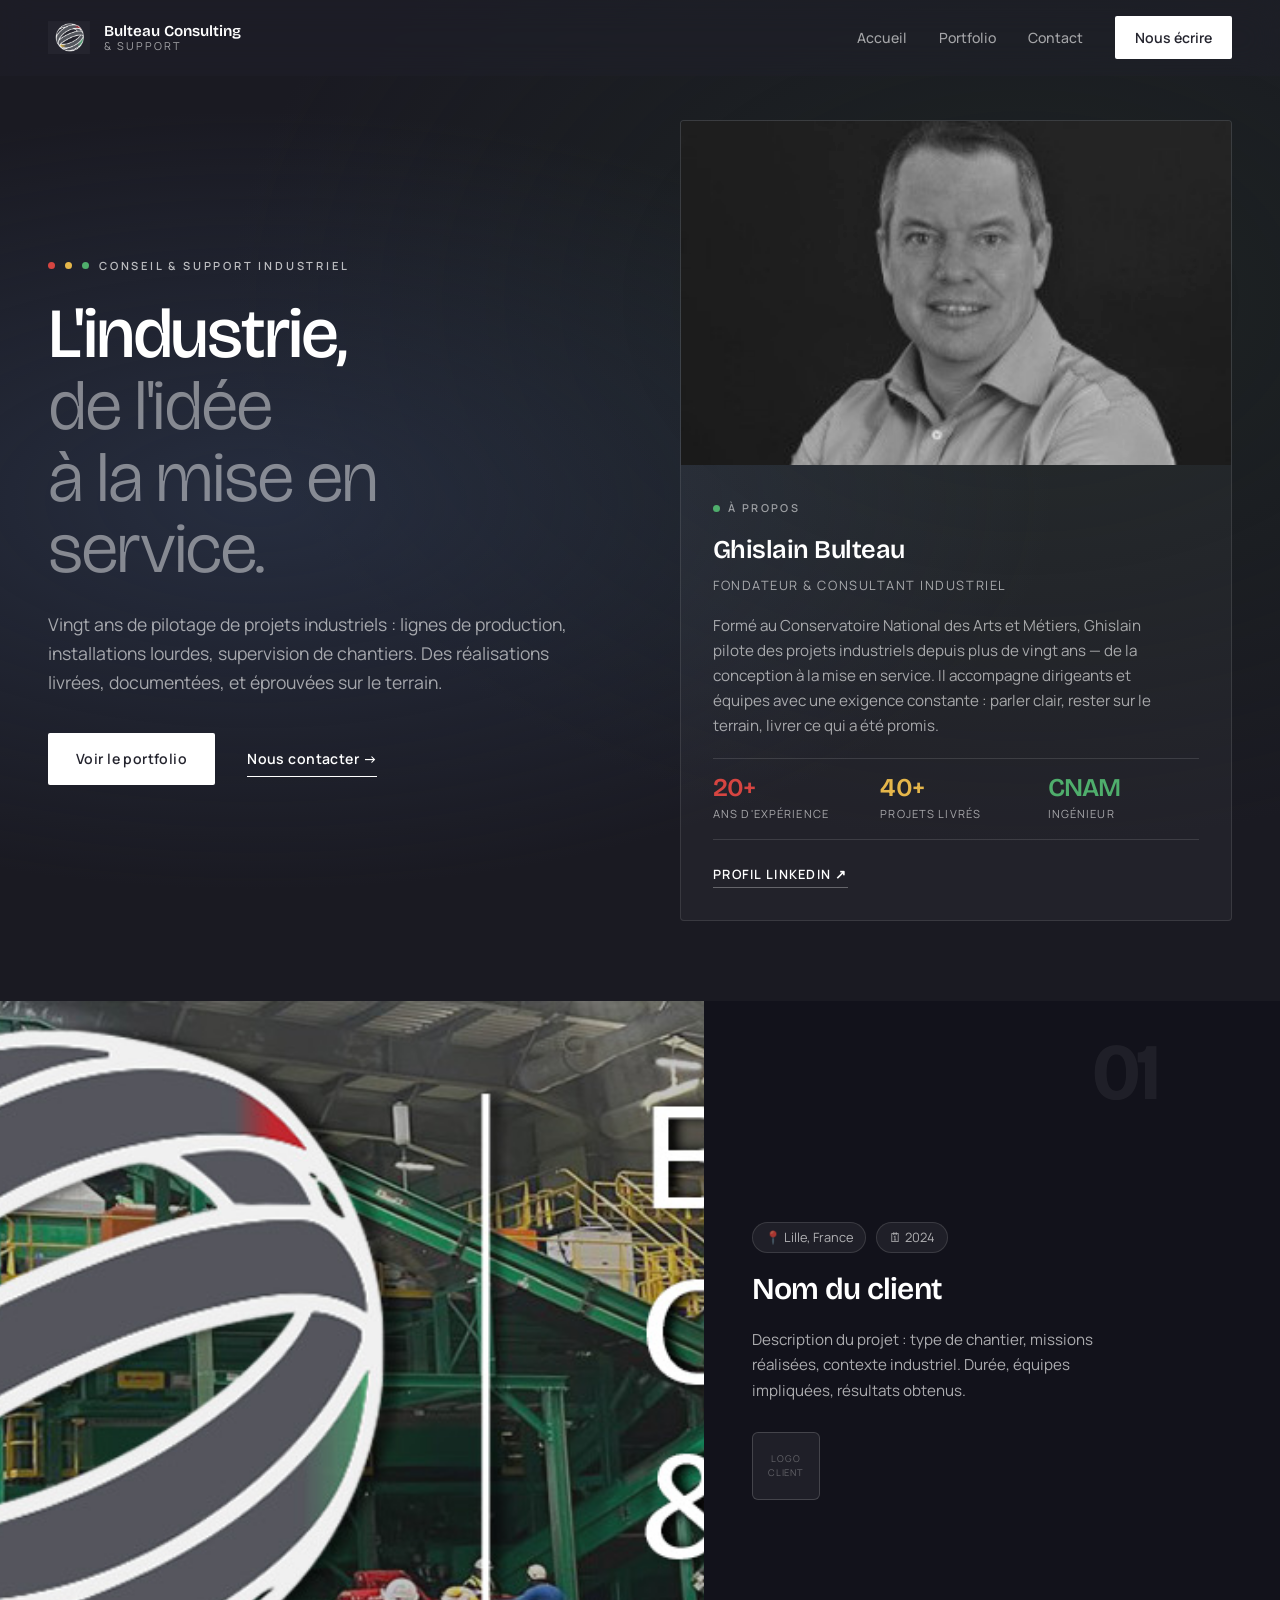
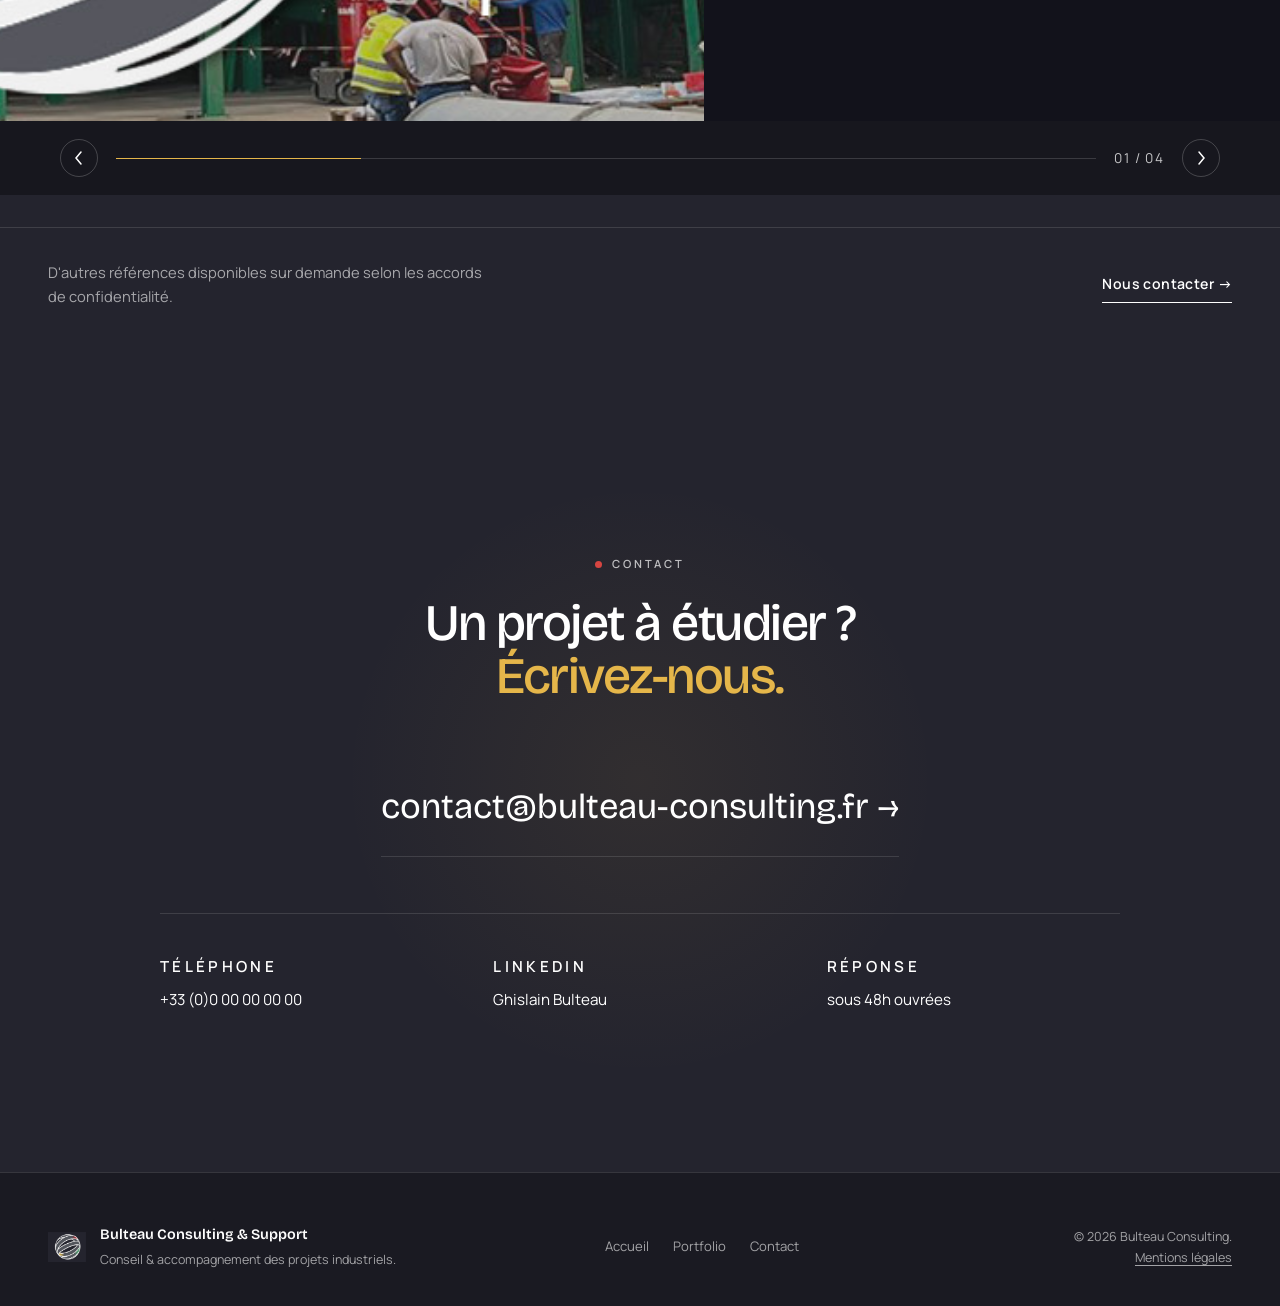
==== index.html @ d1f3a662 "maj" ====
<!DOCTYPE html>
<html lang="fr">
<head>
  <meta charset="UTF-8" />
  <meta name="viewport" content="width=device-width, initial-scale=1.0" />
  <title>Bulteau Consulting &amp; Support — Expertise industrielle</title>
  <meta name="description" content="Bulteau Consulting &amp; Support accompagne les projets de développement industriel." />
  <link rel="icon" type="image/png" href="assets/logo.png" />
  <link rel="preconnect" href="https://fonts.googleapis.com" />
  <link rel="preconnect" href="https://fonts.gstatic.com" crossorigin />
  <link href="https://fonts.googleapis.com/css2?family=Bricolage+Grotesque:opsz,wght@12..96,300..800&family=Manrope:wght@300;400;500;600;700&display=swap" rel="stylesheet" />
  <link rel="stylesheet" href="styles.css" />
</head>
<body>

  <header class="site-header" id="siteHeader">
    <div class="nav-wrap">
      <a href="#hero" class="brand">
        <img src="assets/logo.png" alt="Bulteau Consulting" class="brand-logo" />
        <span class="brand-text">
          <span class="brand-main">Bulteau Consulting</span>
          <span class="brand-sub">&amp; Support</span>
        </span>
      </a>
      <nav class="site-nav">
        <a href="#hero">Accueil</a>
        <a href="#portfolio">Portfolio</a>
        <a href="#contact">Contact</a>
        <a href="mailto:contact@bulteau-consulting.fr" class="nav-cta">Nous écrire</a>
      </nav>
      <button class="nav-toggle" id="navToggle" aria-label="Menu" aria-expanded="false">
        <span></span><span></span><span></span>
      </button>
    </div>
  </header>

  <!-- HERO -->
  <section class="hero" id="hero">
    <div class="hero-bg"></div>
    <div class="hero-inner">
      <div class="hero-left reveal">
        <p class="eyebrow light">
          <span class="dot red"></span>
          <span class="dot yellow"></span>
          <span class="dot green"></span>
          Conseil &amp; Support Industriel
        </p>
        <h1 class="display">
          L'industrie,<br />
          <em>de l'idée<br />à la mise en service.</em>
        </h1>
        <p class="lead">
          Vingt ans de pilotage de projets industriels : lignes de production,
          installations lourdes, supervision de chantiers. Des réalisations
          livrées, documentées, et éprouvées sur le terrain.
        </p>
        <div class="cta-row">
          <a href="#portfolio" class="btn btn-primary">Voir le portfolio</a>
          <a href="#contact" class="btn btn-ghost light">Nous contacter →</a>
        </div>
      </div>

      <div class="hero-right reveal">
        <div class="about-card">
          <div class="about-photo">
            <img src="assets/ghislain.jpg" alt="Ghislain Bulteau" />
          </div>
          <div class="about-body">
            <p class="about-eyebrow"><span class="dot green"></span> À propos</p>
            <h2 class="about-name">Ghislain Bulteau</h2>
            <p class="about-role">Fondateur &amp; Consultant industriel</p>
            <p class="about-bio">
              Formé au Conservatoire National des Arts et Métiers, Ghislain
              pilote des projets industriels depuis plus de vingt ans — de la
              conception à la mise en service. Il accompagne dirigeants et
              équipes avec une exigence constante : parler clair, rester sur
              le terrain, livrer ce qui a été promis.
            </p>
            <div class="about-facts">
              <div class="fact">
                <span class="fact-num red">20+</span>
                <span class="fact-label">ans d'expérience</span>
              </div>
              <div class="fact">
                <span class="fact-num yellow">40+</span>
                <span class="fact-label">projets livrés</span>
              </div>
              <div class="fact">
                <span class="fact-num green">CNAM</span>
                <span class="fact-label">ingénieur</span>
              </div>
            </div>
            <a href="https://www.linkedin.com/in/ghislain-bulteau/" target="_blank" rel="noopener" class="about-linkedin">
              Profil LinkedIn ↗
            </a>
          </div>
        </div>
      </div>
    </div>
  </section>

  <!-- PORTFOLIO -->
  <section class="portfolio" id="portfolio">
    <div class="slider-wrap">
      <div class="slider" id="slider">

        <!-- Chantier 01 -->
        <div class="slide active">
          <div class="slide-left">
            <div class="slide-bg" style="background-image:url('assets/hero-industrial.jpg')"></div>
          </div>
          <div class="slide-right">
            <div class="slide-right-overlay"></div>
            <div class="slide-content">
              <span class="slide-num">01</span>
              <div class="slide-tags">
                <span class="slide-tag">📍 Lille, France</span>
                <span class="slide-tag">🗓 2024</span>
              </div>
              <h3 class="slide-client">Nom du client</h3>
              <p class="slide-desc">
                Description du projet : type de chantier, missions réalisées,
                contexte industriel. Durée, équipes impliquées, résultats obtenus.
              </p>
              <div class="slide-logo">
                <span class="slide-logo-ph">LOGO<br>CLIENT</span>
              </div>
            </div>
          </div>
        </div>

        <!-- Chantier 02 -->
        <div class="slide">
          <div class="slide-left">
            <div class="slide-bg" style="background-image:url('assets/chantier1.jpg')"></div>
          </div>
          <div class="slide-right">
            <div class="slide-right-overlay"></div>
            <div class="slide-content">
              <span class="slide-num">02</span>
              <div class="slide-tags">
                <span class="slide-tag">📍 Lyon, France</span>
                <span class="slide-tag">🗓 2023</span>
              </div>
              <h3 class="slide-client">Nom du client</h3>
              <p class="slide-desc">
                Description du projet : type de chantier, missions réalisées,
                contexte industriel. Durée, équipes impliquées, résultats obtenus.
              </p>
              <div class="slide-logo">
                <span class="slide-logo-ph">LOGO<br>CLIENT</span>
              </div>
            </div>
          </div>
        </div>

        <!-- Chantier 03 -->
        <div class="slide">
          <div class="slide-left">
            <div class="slide-bg" style="background-image:url('assets/chantier2.jpg')"></div>
          </div>
          <div class="slide-right">
            <div class="slide-right-overlay"></div>
            <div class="slide-content">
              <span class="slide-num">03</span>
              <div class="slide-tags">
                <span class="slide-tag">📍 Nantes, France</span>
                <span class="slide-tag">🗓 2023</span>
              </div>
              <h3 class="slide-client">Nom du client</h3>
              <p class="slide-desc">
                Description du projet : type de chantier, missions réalisées,
                contexte industriel. Durée, équipes impliquées, résultats obtenus.
              </p>
              <div class="slide-logo">
                <span class="slide-logo-ph">LOGO<br>CLIENT</span>
              </div>
            </div>
          </div>
        </div>

        <!-- Chantier 04 -->
        <div class="slide">
          <div class="slide-left">
            <div class="slide-bg" style="background-image:url('assets/usine3.jpg')"></div>
          </div>
          <div class="slide-right">
            <div class="slide-right-overlay"></div>
            <div class="slide-content">
              <span class="slide-num">04</span>
              <div class="slide-tags">
                <span class="slide-tag">📍 Paris, France</span>
                <span class="slide-tag">🗓 2022</span>
              </div>
              <h3 class="slide-client">Nom du client</h3>
              <p class="slide-desc">
                Description du projet : type de chantier, missions réalisées,
                contexte industriel. Durée, équipes impliquées, résultats obtenus.
              </p>
              <div class="slide-logo">
                <span class="slide-logo-ph">LOGO<br>CLIENT</span>
              </div>
            </div>
          </div>
        </div>

      </div>

      <div class="slider-controls">
        <button class="ctrl-btn" id="prevSlide" aria-label="Précédent">
          <svg width="18" height="18" viewBox="0 0 18 18" fill="none"><path d="M11 3L6 9L11 15" stroke="currentColor" stroke-width="1.5" stroke-linecap="round"/></svg>
        </button>
        <div class="ctrl-bar"><div class="ctrl-fill" id="ctrlFill"></div></div>
        <span class="ctrl-count" id="ctrlCount">01 / 04</span>
        <button class="ctrl-btn" id="nextSlide" aria-label="Suivant">
          <svg width="18" height="18" viewBox="0 0 18 18" fill="none"><path d="M7 3L12 9L7 15" stroke="currentColor" stroke-width="1.5" stroke-linecap="round"/></svg>
        </button>
      </div>
    </div>

    <div class="portfolio-foot">
      <p>D'autres références disponibles sur demande selon les accords de confidentialité.</p>
      <a href="#contact" class="btn btn-ghost">Nous contacter →</a>
    </div>
  </section>

  <!-- CONTACT -->
  <section class="contact" id="contact">
    <div class="contact-inner reveal">
      <p class="eyebrow light"><span class="dot red"></span> Contact</p>
      <h2 class="display">
        Un projet à étudier ?<br />
        <em>Écrivez-nous.</em>
      </h2>
      <a href="mailto:contact@bulteau-consulting.fr" class="contact-mail">
        contact@bulteau-consulting.fr →
      </a>
      <div class="contact-meta">
        <div class="contact-col">
          <span class="contact-label">Téléphone</span>
          <a href="tel:+33000000000">+33 (0)0 00 00 00 00</a>
        </div>
        <div class="contact-col">
          <span class="contact-label">LinkedIn</span>
          <a href="https://www.linkedin.com/in/ghislain-bulteau/" target="_blank" rel="noopener">Ghislain Bulteau</a>
        </div>
        <div class="contact-col">
          <span class="contact-label">Réponse</span>
          <span>sous 48h ouvrées</span>
        </div>
      </div>
    </div>
  </section>

  <!-- FOOTER -->
  <footer class="site-footer">
    <div class="footer-inner">
      <div class="footer-brand">
        <img src="assets/logo.png" alt="" class="footer-logo" />
        <div>
          <p class="footer-name">Bulteau Consulting &amp; Support</p>
          <p class="footer-tag">Conseil &amp; accompagnement des projets industriels.</p>
        </div>
      </div>
      <nav class="footer-nav">
        <a href="#hero">Accueil</a>
        <a href="#portfolio">Portfolio</a>
        <a href="#contact">Contact</a>
      </nav>
      <p class="footer-legal">
        © <span id="year"></span> Bulteau Consulting.<br />
        <a href="#">Mentions légales</a>
      </p>
    </div>
  </footer>

  <script src="script.js"></script>
</body>
</html>
   
 
---- styles.css ----
:root {
  --bg:      #24242E;
  --bg-dark: #1A1A22;
  --white:   #FFFFFF;
  --muted:   rgba(255,255,255,0.6);
  --border:  rgba(255,255,255,0.12);
  --red:     #D64541;
  --yellow:  #E5B64A;
  --green:   #4FAE6C;
  --ease:    cubic-bezier(0.22,1,0.36,1);
  --max:     1320px;
}

*,*::before,*::after { box-sizing:border-box; margin:0; padding:0; }
html { scroll-behavior:smooth; }
body {
  font-family:'Manrope',-apple-system,sans-serif;
  font-size:16px; line-height:1.65;
  background:var(--bg); color:var(--white);
  -webkit-font-smoothing:antialiased; overflow-x:hidden;
}
img { display:block; max-width:100%; }
a { color:inherit; text-decoration:none; }
button { font:inherit; cursor:pointer; background:none; border:0; }

.display {
  font-family:'Bricolage Grotesque',system-ui,sans-serif;
  font-weight:500; letter-spacing:-0.03em; line-height:1.02;
}
.display em { font-style:normal; font-weight:300; color:rgba(255,255,255,0.45); }
h1.display { font-size:clamp(2.4rem,5.5vw,4.8rem); }
h2.display { font-size:clamp(2rem,4vw,3.6rem); }

.eyebrow {
  font-size:0.7rem; font-weight:600; letter-spacing:0.25em;
  text-transform:uppercase; color:rgba(255,255,255,0.55);
  display:inline-flex; align-items:center; gap:10px; margin-bottom:1.5rem;
}
.eyebrow.light { color:rgba(255,255,255,0.7); }

.dot { display:inline-block; width:7px; height:7px; border-radius:50%; }
.dot.red    { background:var(--red); }
.dot.yellow { background:var(--yellow); }
.dot.green  { background:var(--green); }

.lead { font-size:1.1rem; color:var(--muted); max-width:48ch; margin:1.5rem 0 2.25rem; }

.btn {
  display:inline-flex; align-items:center; gap:8px;
  padding:14px 28px; font-size:0.88rem; font-weight:600;
  letter-spacing:0.03em; border-radius:2px;
  transition:all 0.3s var(--ease); white-space:nowrap;
}
.btn-primary { background:var(--white); color:var(--bg); }
.btn-primary:hover { background:var(--yellow); transform:translateY(-2px); }
.btn-ghost { border-bottom:1px solid currentColor; padding:6px 0; border-radius:0; }
.btn-ghost.light { color:var(--white); }
.cta-row { display:flex; align-items:center; gap:2rem; flex-wrap:wrap; }

/* ── HEADER ── */
.site-header {
  position:fixed; inset:0 0 auto 0; z-index:100;
  background:rgba(36,36,46,0.35);
  backdrop-filter:blur(16px); -webkit-backdrop-filter:blur(16px);
  border-bottom:1px solid transparent;
  transition:background 0.3s,border-color 0.3s;
}
.site-header.scrolled { background:rgba(36,36,46,0.95); border-bottom-color:var(--border); }
.nav-wrap {
  display:flex; align-items:center; justify-content:space-between;
  padding:16px 48px; max-width:var(--max); margin:0 auto;
}
.brand { display:flex; align-items:center; gap:14px; }
.brand-logo { width:42px; height:42px; object-fit:contain; }
.brand-text { display:flex; flex-direction:column; line-height:1.1; }
.brand-main { font-family:'Bricolage Grotesque',system-ui,sans-serif; font-weight:600; font-size:0.95rem; color:var(--white); }
.brand-sub  { font-size:0.68rem; letter-spacing:0.18em; text-transform:uppercase; color:var(--muted); }

.site-nav { display:flex; align-items:center; gap:2rem; }
.site-nav a { font-size:0.88rem; font-weight:500; color:var(--muted); position:relative; transition:color 0.2s; padding:4px 0; }
.site-nav a::after { content:""; position:absolute; left:0; right:100%; bottom:-4px; height:1px; background:var(--white); transition:right 0.3s var(--ease); }
.site-nav a:hover { color:var(--white); }
.site-nav a:hover::after { right:0; }
.site-nav a.nav-cta { padding:10px 20px; background:var(--white); color:var(--bg); border-radius:2px; font-weight:600; }
.site-nav a.nav-cta::after { display:none; }
.site-nav a.nav-cta:hover { background:var(--yellow); }

.nav-toggle { display:none; flex-direction:column; justify-content:center; align-items:center; gap:5px; width:40px; height:40px; }
.nav-toggle span { display:block; width:22px; height:1.5px; background:var(--white); transition:transform 0.3s,opacity 0.3s; }
.nav-toggle.open span:nth-child(1) { transform:translateY(6.5px) rotate(45deg); }
.nav-toggle.open span:nth-child(2) { opacity:0; }
.nav-toggle.open span:nth-child(3) { transform:translateY(-6.5px) rotate(-45deg); }

/* ── HERO ── */
.hero {
  position:relative; min-height:100vh;
  display:flex; align-items:center;
  padding:120px 48px 80px;
}
.hero-bg {
  position:absolute; inset:0; z-index:0;
  background:
    radial-gradient(ellipse at 20% 50%, rgba(46,58,82,0.6) 0%, transparent 55%),
    radial-gradient(ellipse at 80% 30%, rgba(30,42,34,0.5) 0%, transparent 55%),
    var(--bg-dark);
}
.hero-inner {
  position:relative; z-index:1;
  display:grid; grid-template-columns:1fr 1fr;
  gap:80px; align-items:center;
  max-width:var(--max); margin:0 auto; width:100%;
}
.hero-left { display:flex; flex-direction:column; }

.about-card { background:rgba(255,255,255,0.04); border:1px solid rgba(255,255,255,0.1); border-radius:4px; overflow:hidden; }
.about-photo { width:100%; aspect-ratio:16/10; overflow:hidden; }
.about-photo img { width:100%; height:100%; object-fit:cover; object-position:center top; filter:grayscale(100%) contrast(1.05); transition:transform 0.6s var(--ease); }
.about-card:hover .about-photo img { transform:scale(1.03); }
.about-body { padding:28px 32px 32px; }
.about-eyebrow { font-size:0.68rem; font-weight:600; letter-spacing:0.22em; text-transform:uppercase; color:rgba(255,255,255,0.55); display:inline-flex; align-items:center; gap:8px; margin-bottom:12px; }
.about-name { font-family:'Bricolage Grotesque',system-ui,sans-serif; font-weight:600; font-size:1.6rem; letter-spacing:-0.02em; margin-bottom:4px; }
.about-role { font-size:0.8rem; letter-spacing:0.12em; text-transform:uppercase; color:var(--muted); margin-bottom:16px; }
.about-bio { font-size:0.95rem; color:var(--muted); line-height:1.65; margin-bottom:20px; max-width:52ch; }
.about-facts { display:grid; grid-template-columns:repeat(3,1fr); gap:1rem; padding:16px 0; border-top:1px solid var(--border); border-bottom:1px solid var(--border); margin-bottom:20px; }
.fact { display:flex; flex-direction:column; gap:4px; }
.fact-num { font-family:'Bricolage Grotesque',system-ui,sans-serif; font-weight:600; font-size:1.6rem; letter-spacing:-0.03em; line-height:1; }
.fact-num.red    { color:var(--red); }
.fact-num.yellow { color:var(--yellow); }
.fact-num.green  { color:var(--green); }
.fact-label { font-size:0.7rem; letter-spacing:0.1em; text-transform:uppercase; color:var(--muted); }
.about-linkedin { display:inline-flex; align-items:center; gap:6px; font-size:0.8rem; font-weight:600; letter-spacing:0.1em; text-transform:uppercase; color:var(--white); border-bottom:1px solid rgba(255,255,255,0.3); padding-bottom:2px; transition:color 0.2s,border-color 0.2s; }
.about-linkedin:hover { color:var(--yellow); border-color:var(--yellow); }

/* ── PORTFOLIO — slider 2 colonnes ── */
.portfolio { background:var(--bg); padding-bottom:80px; }

.slider-wrap { position:relative; width:100%; }

.slider {
  position:relative;
  width:100%;
  height:80vh;
  min-height:520px;
  max-height:860px;
  overflow:hidden;
  background:var(--bg-dark);
}

/* Chaque slide occupe tout l'espace et est cachée par défaut */
.slide {
  position:absolute;
  inset:0;
  opacity:0;
  transition:opacity 0.85s var(--ease);
  display:grid;
  grid-template-columns:55% 45%;
}
.slide.active { opacity:1; z-index:1; }

/* Colonne gauche : photo bien cadrée */
.slide-left {
  position:relative;
  overflow:hidden;
}
.slide-bg {
  position:absolute; inset:0;
  background-size:cover;
  background-position:center;
  transform:scale(1.04);
  transition:transform 6s var(--ease);
}
.slide.active .slide-bg { transform:scale(1); }

/* Colonne droite : fond sombre + texte */
.slide-right {
  position:relative;
  display:flex;
  align-items:center;
}
.slide-right-overlay {
  position:absolute; inset:0;
  background:rgba(18,18,26,0.82);
  backdrop-filter:blur(2px);
}
.slide-content {
  position:relative; z-index:1;
  padding:52px 48px;
  display:flex;
  flex-direction:column;
  gap:20px;
  height:100%;
  justify-content:center;
}

.slide-num {
  font-family:'Bricolage Grotesque',system-ui,sans-serif;
  font-size:5rem; font-weight:700;
  color:rgba(255,255,255,0.06);
  letter-spacing:-0.05em; line-height:1;
  position:absolute; top:32px; right:40px;
}

.slide-tags { display:flex; gap:10px; flex-wrap:wrap; }
.slide-tag {
  display:inline-flex; align-items:center; gap:6px;
  font-size:0.8rem; color:rgba(255,255,255,0.65);
  padding:4px 12px;
  background:rgba(255,255,255,0.06);
  border:1px solid rgba(255,255,255,0.12);
  border-radius:40px;
}

.slide-client {
  font-family:'Bricolage Grotesque',system-ui,sans-serif;
  font-size:1.9rem; font-weight:600;
  letter-spacing:-0.025em; color:var(--white);
  line-height:1.1;
}

.slide-desc {
  font-size:0.95rem;
  color:rgba(255,255,255,0.65);
  line-height:1.7;
  max-width:44ch;
}

.slide-logo {
  width:68px; height:68px;
  background:rgba(255,255,255,0.06);
  border:1px solid rgba(255,255,255,0.16);
  border-radius:6px;
  display:flex; align-items:center; justify-content:center;
  overflow:hidden; margin-top:8px;
}
.slide-logo img { width:100%; height:100%; object-fit:contain; padding:8px; }
.slide-logo-ph { font-size:0.58rem; letter-spacing:0.1em; text-transform:uppercase; color:rgba(255,255,255,0.3); text-align:center; line-height:1.5; }

/* Contrôles */
.slider-controls {
  display:flex; align-items:center; gap:18px;
  padding:18px 60px;
  background:rgba(18,18,24,0.7);
}
.ctrl-btn { width:38px; height:38px; border-radius:50%; display:flex; align-items:center; justify-content:center; color:var(--white); border:1px solid rgba(255,255,255,0.2); flex-shrink:0; transition:background 0.2s,border-color 0.2s; }
.ctrl-btn:hover { background:var(--white); color:var(--bg); border-color:var(--white); }
.ctrl-bar { flex:1; height:1px; background:rgba(255,255,255,0.15); position:relative; overflow:hidden; }
.ctrl-fill { position:absolute; left:0; top:0; bottom:0; background:var(--yellow); transition:width 0.4s var(--ease); }
.ctrl-count { font-size:0.85rem; letter-spacing:0.1em; color:rgba(255,255,255,0.75); min-width:48px; text-align:center; flex-shrink:0; }

.portfolio-foot {
  display:flex; align-items:center; justify-content:space-between;
  padding:32px 48px 0; max-width:var(--max); margin:32px auto 0;
  border-top:1px solid var(--border);
}
.portfolio-foot p { font-size:0.92rem; color:var(--muted); max-width:50ch; }
.portfolio-foot .btn-ghost { color:var(--white); }

/* ── CONTACT ── */
.contact { background:var(--bg); padding:160px 48px; position:relative; overflow:hidden; }
.contact::before { content:""; position:absolute; left:50%; top:50%; transform:translate(-50%,-50%); width:700px; height:700px; border-radius:50%; background:radial-gradient(circle,rgba(229,182,74,0.07),transparent 60%); pointer-events:none; }
.contact-inner { max-width:960px; margin:0 auto; text-align:center; position:relative; z-index:1; }
.contact-inner .display em { color:var(--yellow); font-weight:500; }
.contact-inner h2 { margin-bottom:3.5rem; }
.contact-mail { display:inline-flex; align-items:center; gap:16px; font-family:'Bricolage Grotesque',system-ui,sans-serif; font-size:clamp(1.2rem,2.8vw,2.2rem); font-weight:400; color:var(--white); padding:1.25rem 0; border-bottom:1px solid var(--border); transition:color 0.3s,gap 0.3s var(--ease); margin-bottom:3.5rem; }
.contact-mail:hover { color:var(--yellow); gap:24px; border-bottom-color:var(--yellow); }
.contact-meta { display:grid; grid-template-columns:repeat(3,1fr); gap:2.5rem; border-top:1px solid var(--border); padding-top:2.5rem; text-align:left; }
.contact-col { display:flex; flex-direction:column; gap:8px; }
.contact-label { font-size:0.68rem; letter-spacing:0.22em; text-transform:uppercase; color:var(--muted); font-weight:600; }
.contact-col a, .contact-col span { font-size:0.95rem; color:var(--white); transition:color 0.2s; }
.contact-col a:hover { color:var(--yellow); }

/* ── FOOTER ── */
.site-footer { background:var(--bg-dark); padding:50px 48px 36px; border-top:1px solid var(--border); }
.footer-inner { display:grid; grid-template-columns:2fr 1fr 1.5fr; gap:2rem; align-items:center; max-width:var(--max); margin:0 auto; }
.footer-brand { display:flex; align-items:center; gap:14px; }
.footer-logo { width:38px; height:38px; object-fit:contain; }
.footer-name { font-family:'Bricolage Grotesque',system-ui,sans-serif; font-weight:600; font-size:0.9rem; margin-bottom:3px; color:var(--white); }
.footer-tag  { font-size:0.78rem; color:var(--muted); }
.footer-nav  { display:flex; gap:1.5rem; justify-content:center; }
.footer-nav a { font-size:0.82rem; color:var(--muted); transition:color 0.2s; }
.footer-nav a:hover { color:var(--white); }
.footer-legal { font-size:0.78rem; color:var(--muted); text-align:right; line-height:1.7; }
.footer-legal a { text-decoration:underline; text-underline-offset:3px; }

/* ── REVEAL ── */
.reveal { opacity:0; transform:translateY(28px); transition:opacity 0.8s var(--ease),transform 0.8s var(--ease); }
.reveal.in { opacity:1; transform:translateY(0); }

/* ── RESPONSIVE ── */
@media (max-width:1000px) {
  .hero-inner { grid-template-columns:1fr; gap:48px; }
  .hero { padding:100px 32px 60px; min-height:auto; }
  .slide { grid-template-columns:1fr; }
  .slide-left { height:50%; }
  .slide-right { height:50%; }
  .slide-content { padding:32px 28px; }
  .portfolio-foot { padding:24px 32px 0; }
  .slider-controls { padding:16px 32px; }
}
@media (max-width:768px) {
  .nav-wrap { padding:14px 24px; }
  .brand-text { display:none; }
  .site-nav { display:none; }
  .nav-toggle { display:flex; }
  .site-nav.mobile-open { display:flex; position:fixed; inset:68px 0 0 0; flex-direction:column; align-items:flex-start; gap:1.5rem; padding:2.5rem 24px; background:var(--bg); border-top:1px solid var(--border); z-index:99; }
  .site-nav.mobile-open a { font-family:'Bricolage Grotesque',system-ui,sans-serif; font-size:1.6rem; color:var(--white); }
  .hero { padding:90px 24px 48px; }
  .about-body { padding:20px 24px 24px; }
  .slider { height:auto; min-height:auto; max-height:none; }
  .slide { position:relative; grid-template-columns:1fr; opacity:1; display:none; }
  .slide.active { display:grid; }
  .slide-left { aspect-ratio:16/9; }
  .slide-num { display:none; }
  .slide-content { padding:24px 20px; }
  .slide-client { font-size:1.3rem; }
  .slider-controls { padding:14px 24px; }
  .contact { padding:100px 24px; }
  .contact-meta { grid-template-columns:1fr; gap:1.5rem; }
  .portfolio-foot { flex-direction:column; align-items:flex-start; gap:1.25rem; padding:20px 24px 0; }
  .site-footer { padding:40px 24px 28px; }
  .footer-inner { grid-template-columns:1fr; text-align:center; gap:1.25rem; }
  .footer-brand { justify-content:center; }
  .footer-nav { justify-content:center; }
  .footer-legal { text-align:center; }
}
@media (max-width:480px) {
  .cta-row { flex-direction:column; align-items:flex-start; }
  .about-facts { gap:0.75rem; }
  .fact-num { font-size:1.3rem; }
}
@media (prefers-reduced-motion:reduce) {
  *,*::before,*::after { transition-duration:0.01ms !important; animation-duration:0.01ms !important; }
  .reveal { opacity:1; transform:none; }
  .slide { transition:none; }
}
   
 
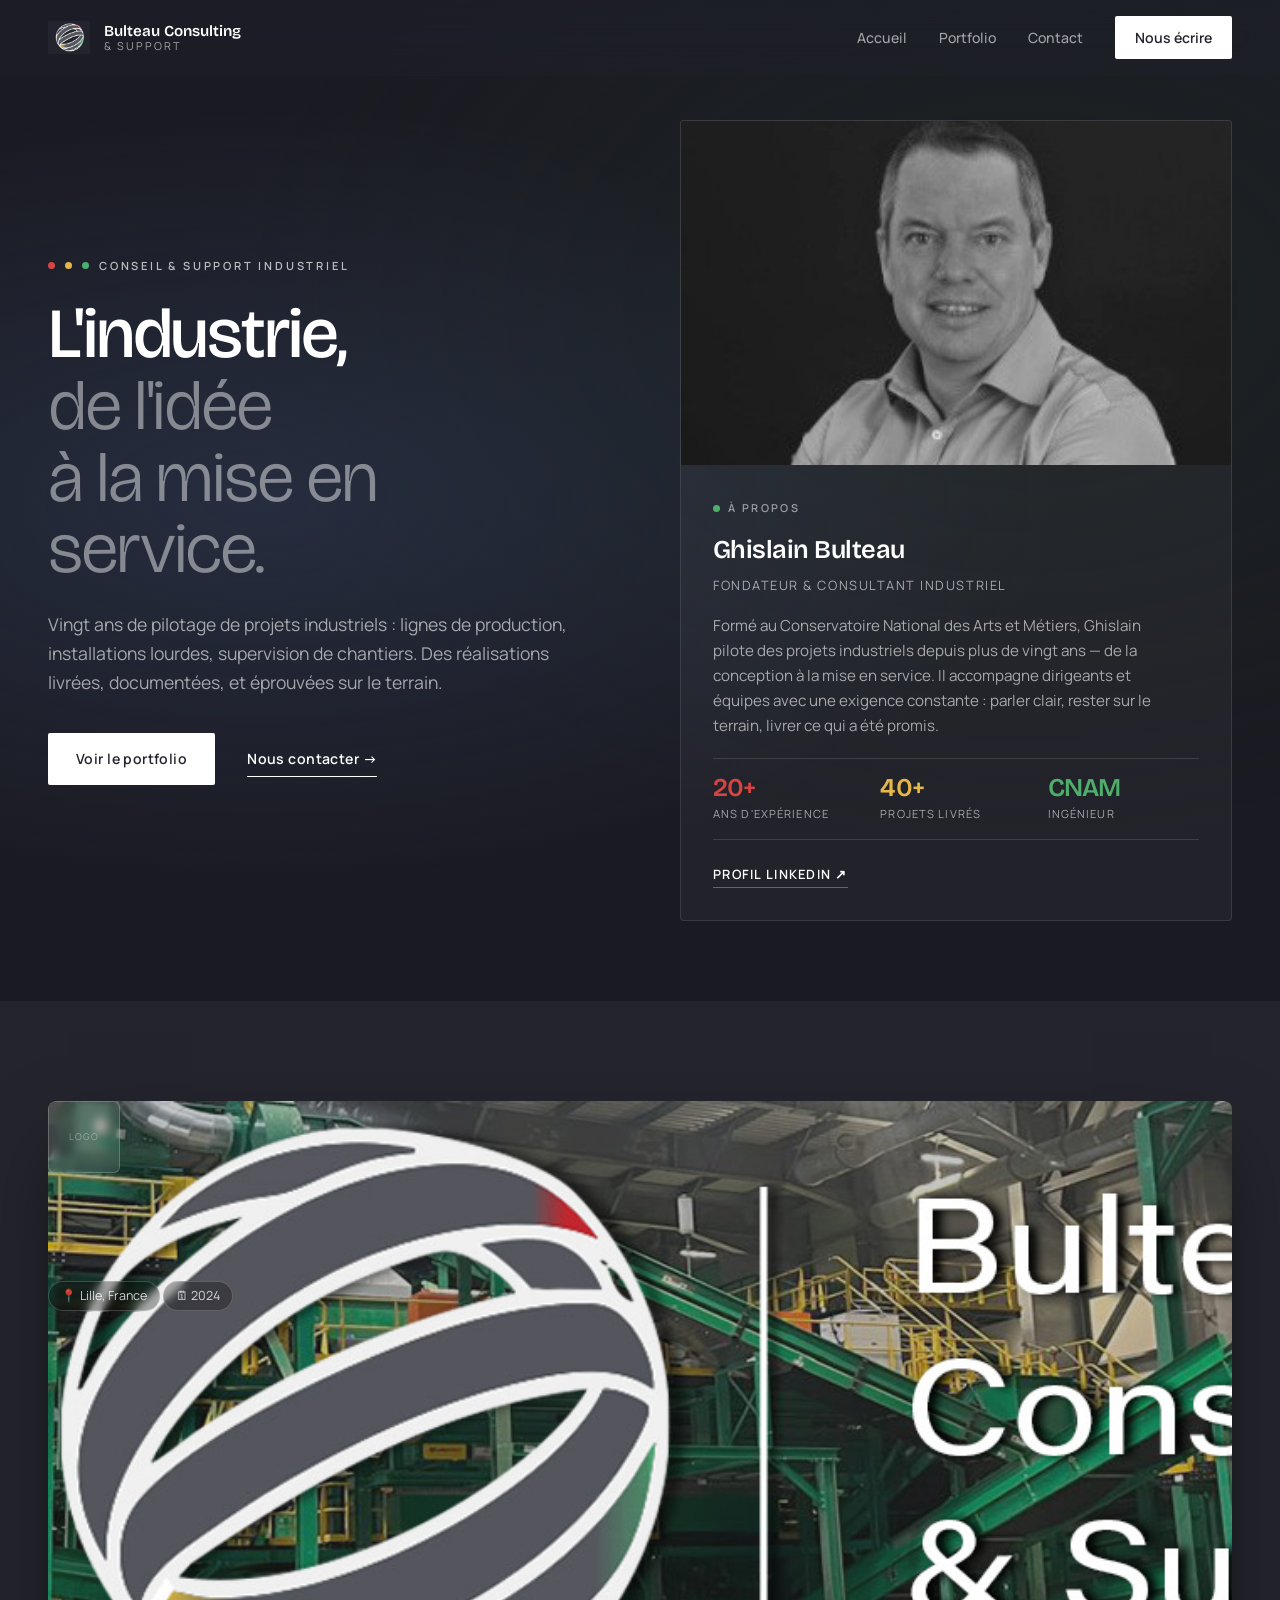
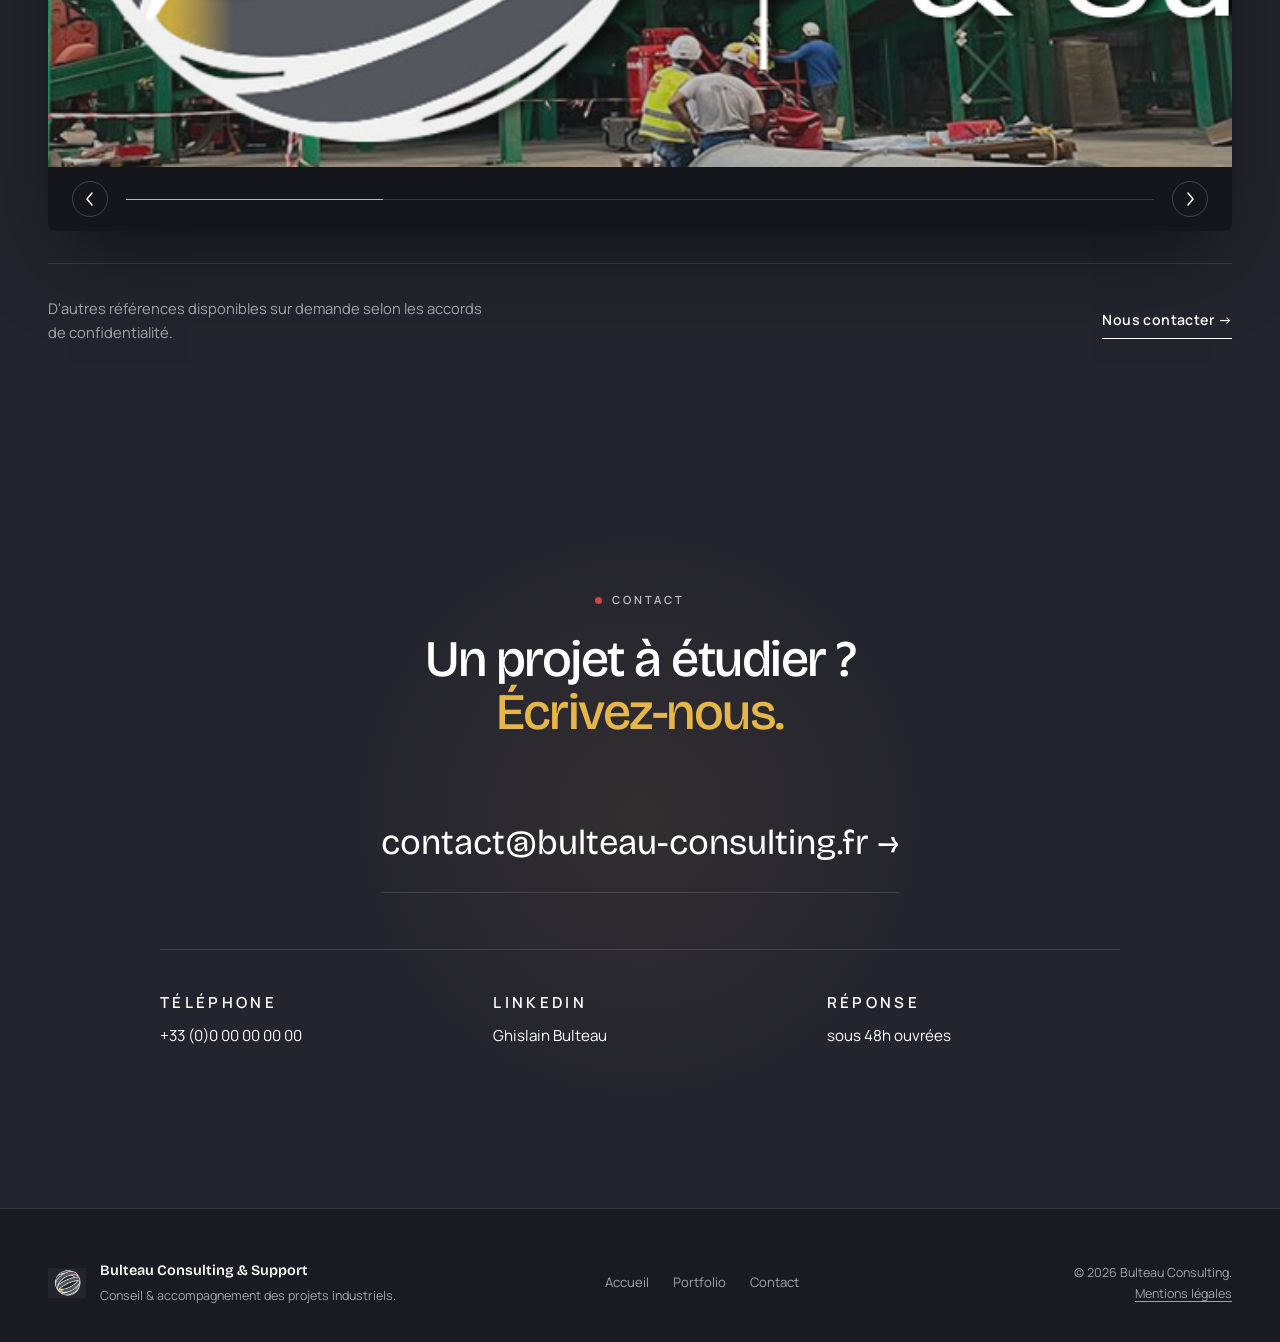
==== commit 43c879af: "Update index.html" ====
--- a/index.html
+++ b/index.html
@@ -34,7 +34,6 @@
     </div>
   </header>
 
-  <!-- HERO -->
   <section class="hero" id="hero">
     <div class="hero-bg"></div>
     <div class="hero-inner">
@@ -99,142 +98,108 @@
     </div>
   </section>
 
-  <!-- PORTFOLIO -->
   <section class="portfolio" id="portfolio">
-    <div class="slider-wrap">
-      <div class="slider" id="slider">
-
-        <!-- Chantier 01 -->
-        <div class="slide active">
-          <div class="slide-left">
+    <div class="portfolio-inner">
+      <div class="slider-wrap reveal">
+        <div class="slider" id="slider">
+
+          <div class="slide active">
             <div class="slide-bg" style="background-image:url('assets/hero-industrial.jpg')"></div>
-          </div>
-          <div class="slide-right">
-            <div class="slide-right-overlay"></div>
-            <div class="slide-content">
-              <span class="slide-num">01</span>
-              <div class="slide-tags">
+            <div class="slide-panel">
+              <div class="panel-top">
+                <div class="slide-logo"><span class="slide-logo-ph">LOGO</span></div>
+                <span class="slide-num">01 / 04</span>
+              </div>
+              <div class="panel-body">
+                <h3 class="slide-client">Nom du client</h3>
+                <p class="slide-desc">Description du projet : type de chantier, missions réalisées, contexte industriel. Durée, équipes impliquées, résultats obtenus.</p>
+              </div>
+              <div class="panel-footer">
                 <span class="slide-tag">📍 Lille, France</span>
                 <span class="slide-tag">🗓 2024</span>
               </div>
-              <h3 class="slide-client">Nom du client</h3>
-              <p class="slide-desc">
-                Description du projet : type de chantier, missions réalisées,
-                contexte industriel. Durée, équipes impliquées, résultats obtenus.
-              </p>
-              <div class="slide-logo">
-                <span class="slide-logo-ph">LOGO<br>CLIENT</span>
-              </div>
-            </div>
-          </div>
-        </div>
-
-        <!-- Chantier 02 -->
-        <div class="slide">
-          <div class="slide-left">
+            </div>
+          </div>
+
+          <div class="slide">
             <div class="slide-bg" style="background-image:url('assets/chantier1.jpg')"></div>
-          </div>
-          <div class="slide-right">
-            <div class="slide-right-overlay"></div>
-            <div class="slide-content">
-              <span class="slide-num">02</span>
-              <div class="slide-tags">
+            <div class="slide-panel">
+              <div class="panel-top">
+                <div class="slide-logo"><span class="slide-logo-ph">LOGO</span></div>
+                <span class="slide-num">02 / 04</span>
+              </div>
+              <div class="panel-body">
+                <h3 class="slide-client">Nom du client</h3>
+                <p class="slide-desc">Description du projet : type de chantier, missions réalisées, contexte industriel. Durée, équipes impliquées, résultats obtenus.</p>
+              </div>
+              <div class="panel-footer">
                 <span class="slide-tag">📍 Lyon, France</span>
                 <span class="slide-tag">🗓 2023</span>
               </div>
-              <h3 class="slide-client">Nom du client</h3>
-              <p class="slide-desc">
-                Description du projet : type de chantier, missions réalisées,
-                contexte industriel. Durée, équipes impliquées, résultats obtenus.
-              </p>
-              <div class="slide-logo">
-                <span class="slide-logo-ph">LOGO<br>CLIENT</span>
-              </div>
-            </div>
-          </div>
-        </div>
-
-        <!-- Chantier 03 -->
-        <div class="slide">
-          <div class="slide-left">
+            </div>
+          </div>
+
+          <div class="slide">
             <div class="slide-bg" style="background-image:url('assets/chantier2.jpg')"></div>
-          </div>
-          <div class="slide-right">
-            <div class="slide-right-overlay"></div>
-            <div class="slide-content">
-              <span class="slide-num">03</span>
-              <div class="slide-tags">
+            <div class="slide-panel">
+              <div class="panel-top">
+                <div class="slide-logo"><span class="slide-logo-ph">LOGO</span></div>
+                <span class="slide-num">03 / 04</span>
+              </div>
+              <div class="panel-body">
+                <h3 class="slide-client">Nom du client</h3>
+                <p class="slide-desc">Description du projet : type de chantier, missions réalisées, contexte industriel. Durée, équipes impliquées, résultats obtenus.</p>
+              </div>
+              <div class="panel-footer">
                 <span class="slide-tag">📍 Nantes, France</span>
                 <span class="slide-tag">🗓 2023</span>
               </div>
-              <h3 class="slide-client">Nom du client</h3>
-              <p class="slide-desc">
-                Description du projet : type de chantier, missions réalisées,
-                contexte industriel. Durée, équipes impliquées, résultats obtenus.
-              </p>
-              <div class="slide-logo">
-                <span class="slide-logo-ph">LOGO<br>CLIENT</span>
-              </div>
-            </div>
-          </div>
-        </div>
-
-        <!-- Chantier 04 -->
-        <div class="slide">
-          <div class="slide-left">
+            </div>
+          </div>
+
+          <div class="slide">
             <div class="slide-bg" style="background-image:url('assets/usine3.jpg')"></div>
-          </div>
-          <div class="slide-right">
-            <div class="slide-right-overlay"></div>
-            <div class="slide-content">
-              <span class="slide-num">04</span>
-              <div class="slide-tags">
+            <div class="slide-panel">
+              <div class="panel-top">
+                <div class="slide-logo"><span class="slide-logo-ph">LOGO</span></div>
+                <span class="slide-num">04 / 04</span>
+              </div>
+              <div class="panel-body">
+                <h3 class="slide-client">Nom du client</h3>
+                <p class="slide-desc">Description du projet : type de chantier, missions réalisées, contexte industriel. Durée, équipes impliquées, résultats obtenus.</p>
+              </div>
+              <div class="panel-footer">
                 <span class="slide-tag">📍 Paris, France</span>
                 <span class="slide-tag">🗓 2022</span>
               </div>
-              <h3 class="slide-client">Nom du client</h3>
-              <p class="slide-desc">
-                Description du projet : type de chantier, missions réalisées,
-                contexte industriel. Durée, équipes impliquées, résultats obtenus.
-              </p>
-              <div class="slide-logo">
-                <span class="slide-logo-ph">LOGO<br>CLIENT</span>
-              </div>
-            </div>
-          </div>
-        </div>
-
-      </div>
-
-      <div class="slider-controls">
-        <button class="ctrl-btn" id="prevSlide" aria-label="Précédent">
-          <svg width="18" height="18" viewBox="0 0 18 18" fill="none"><path d="M11 3L6 9L11 15" stroke="currentColor" stroke-width="1.5" stroke-linecap="round"/></svg>
-        </button>
-        <div class="ctrl-bar"><div class="ctrl-fill" id="ctrlFill"></div></div>
-        <span class="ctrl-count" id="ctrlCount">01 / 04</span>
-        <button class="ctrl-btn" id="nextSlide" aria-label="Suivant">
-          <svg width="18" height="18" viewBox="0 0 18 18" fill="none"><path d="M7 3L12 9L7 15" stroke="currentColor" stroke-width="1.5" stroke-linecap="round"/></svg>
-        </button>
-      </div>
-    </div>
-
-    <div class="portfolio-foot">
-      <p>D'autres références disponibles sur demande selon les accords de confidentialité.</p>
-      <a href="#contact" class="btn btn-ghost">Nous contacter →</a>
+            </div>
+          </div>
+
+        </div>
+
+        <div class="slider-controls">
+          <button class="ctrl-btn" id="prevSlide" aria-label="Précédent">
+            <svg width="18" height="18" viewBox="0 0 18 18" fill="none"><path d="M11 3L6 9L11 15" stroke="currentColor" stroke-width="1.5" stroke-linecap="round"/></svg>
+          </button>
+          <div class="ctrl-bar"><div class="ctrl-fill" id="ctrlFill"></div></div>
+          <button class="ctrl-btn" id="nextSlide" aria-label="Suivant">
+            <svg width="18" height="18" viewBox="0 0 18 18" fill="none"><path d="M7 3L12 9L7 15" stroke="currentColor" stroke-width="1.5" stroke-linecap="round"/></svg>
+          </button>
+        </div>
+      </div>
+
+      <div class="portfolio-foot">
+        <p>D'autres références disponibles sur demande selon les accords de confidentialité.</p>
+        <a href="#contact" class="btn btn-ghost">Nous contacter →</a>
+      </div>
     </div>
   </section>
 
-  <!-- CONTACT -->
   <section class="contact" id="contact">
     <div class="contact-inner reveal">
       <p class="eyebrow light"><span class="dot red"></span> Contact</p>
-      <h2 class="display">
-        Un projet à étudier ?<br />
-        <em>Écrivez-nous.</em>
-      </h2>
-      <a href="mailto:contact@bulteau-consulting.fr" class="contact-mail">
-        contact@bulteau-consulting.fr →
-      </a>
+      <h2 class="display">Un projet à étudier ?<br /><em>Écrivez-nous.</em></h2>
+      <a href="mailto:contact@bulteau-consulting.fr" class="contact-mail">contact@bulteau-consulting.fr →</a>
       <div class="contact-meta">
         <div class="contact-col">
           <span class="contact-label">Téléphone</span>
@@ -252,7 +217,6 @@
     </div>
   </section>
 
-  <!-- FOOTER -->
   <footer class="site-footer">
     <div class="footer-inner">
       <div class="footer-brand">
@@ -267,16 +231,10 @@
         <a href="#portfolio">Portfolio</a>
         <a href="#contact">Contact</a>
       </nav>
-      <p class="footer-legal">
-        © <span id="year"></span> Bulteau Consulting.<br />
-        <a href="#">Mentions légales</a>
-      </p>
+      <p class="footer-legal">© <span id="year"></span> Bulteau Consulting.<br /><a href="#">Mentions légales</a></p>
     </div>
   </footer>
 
   <script src="script.js"></script>
 </body>
 </html>
-  - 
- 
--- a/styles.css
+++ b/styles.css
@@ -1,338 +1,333 @@
-:root {
-  --bg:      #24242E;
-  --bg-dark: #1A1A22;
-  --white:   #FFFFFF;
-  --muted:   rgba(255,255,255,0.6);
-  --border:  rgba(255,255,255,0.12);
-  --red:     #D64541;
-  --yellow:  #E5B64A;
-  --green:   #4FAE6C;
-  --ease:    cubic-bezier(0.22,1,0.36,1);
-  --max:     1320px;
-}
-
-*,*::before,*::after { box-sizing:border-box; margin:0; padding:0; }
-html { scroll-behavior:smooth; }
-body {
-  font-family:'Manrope',-apple-system,sans-serif;
-  font-size:16px; line-height:1.65;
-  background:var(--bg); color:var(--white);
-  -webkit-font-smoothing:antialiased; overflow-x:hidden;
-}
-img { display:block; max-width:100%; }
-a { color:inherit; text-decoration:none; }
-button { font:inherit; cursor:pointer; background:none; border:0; }
-
-.display {
-  font-family:'Bricolage Grotesque',system-ui,sans-serif;
-  font-weight:500; letter-spacing:-0.03em; line-height:1.02;
-}
-.display em { font-style:normal; font-weight:300; color:rgba(255,255,255,0.45); }
-h1.display { font-size:clamp(2.4rem,5.5vw,4.8rem); }
-h2.display { font-size:clamp(2rem,4vw,3.6rem); }
-
-.eyebrow {
-  font-size:0.7rem; font-weight:600; letter-spacing:0.25em;
-  text-transform:uppercase; color:rgba(255,255,255,0.55);
-  display:inline-flex; align-items:center; gap:10px; margin-bottom:1.5rem;
-}
-.eyebrow.light { color:rgba(255,255,255,0.7); }
-
-.dot { display:inline-block; width:7px; height:7px; border-radius:50%; }
-.dot.red    { background:var(--red); }
-.dot.yellow { background:var(--yellow); }
-.dot.green  { background:var(--green); }
-
-.lead { font-size:1.1rem; color:var(--muted); max-width:48ch; margin:1.5rem 0 2.25rem; }
-
-.btn {
-  display:inline-flex; align-items:center; gap:8px;
-  padding:14px 28px; font-size:0.88rem; font-weight:600;
-  letter-spacing:0.03em; border-radius:2px;
-  transition:all 0.3s var(--ease); white-space:nowrap;
-}
-.btn-primary { background:var(--white); color:var(--bg); }
-.btn-primary:hover { background:var(--yellow); transform:translateY(-2px); }
-.btn-ghost { border-bottom:1px solid currentColor; padding:6px 0; border-radius:0; }
-.btn-ghost.light { color:var(--white); }
-.cta-row { display:flex; align-items:center; gap:2rem; flex-wrap:wrap; }
-
-/* ── HEADER ── */
-.site-header {
-  position:fixed; inset:0 0 auto 0; z-index:100;
-  background:rgba(36,36,46,0.35);
-  backdrop-filter:blur(16px); -webkit-backdrop-filter:blur(16px);
-  border-bottom:1px solid transparent;
-  transition:background 0.3s,border-color 0.3s;
-}
-.site-header.scrolled { background:rgba(36,36,46,0.95); border-bottom-color:var(--border); }
-.nav-wrap {
-  display:flex; align-items:center; justify-content:space-between;
-  padding:16px 48px; max-width:var(--max); margin:0 auto;
-}
-.brand { display:flex; align-items:center; gap:14px; }
-.brand-logo { width:42px; height:42px; object-fit:contain; }
-.brand-text { display:flex; flex-direction:column; line-height:1.1; }
-.brand-main { font-family:'Bricolage Grotesque',system-ui,sans-serif; font-weight:600; font-size:0.95rem; color:var(--white); }
-.brand-sub  { font-size:0.68rem; letter-spacing:0.18em; text-transform:uppercase; color:var(--muted); }
-
-.site-nav { display:flex; align-items:center; gap:2rem; }
-.site-nav a { font-size:0.88rem; font-weight:500; color:var(--muted); position:relative; transition:color 0.2s; padding:4px 0; }
-.site-nav a::after { content:""; position:absolute; left:0; right:100%; bottom:-4px; height:1px; background:var(--white); transition:right 0.3s var(--ease); }
-.site-nav a:hover { color:var(--white); }
-.site-nav a:hover::after { right:0; }
-.site-nav a.nav-cta { padding:10px 20px; background:var(--white); color:var(--bg); border-radius:2px; font-weight:600; }
-.site-nav a.nav-cta::after { display:none; }
-.site-nav a.nav-cta:hover { background:var(--yellow); }
-
-.nav-toggle { display:none; flex-direction:column; justify-content:center; align-items:center; gap:5px; width:40px; height:40px; }
-.nav-toggle span { display:block; width:22px; height:1.5px; background:var(--white); transition:transform 0.3s,opacity 0.3s; }
-.nav-toggle.open span:nth-child(1) { transform:translateY(6.5px) rotate(45deg); }
-.nav-toggle.open span:nth-child(2) { opacity:0; }
-.nav-toggle.open span:nth-child(3) { transform:translateY(-6.5px) rotate(-45deg); }
-
-/* ── HERO ── */
-.hero {
-  position:relative; min-height:100vh;
-  display:flex; align-items:center;
-  padding:120px 48px 80px;
-}
-.hero-bg {
-  position:absolute; inset:0; z-index:0;
-  background:
-    radial-gradient(ellipse at 20% 50%, rgba(46,58,82,0.6) 0%, transparent 55%),
-    radial-gradient(ellipse at 80% 30%, rgba(30,42,34,0.5) 0%, transparent 55%),
-    var(--bg-dark);
-}
-.hero-inner {
-  position:relative; z-index:1;
-  display:grid; grid-template-columns:1fr 1fr;
-  gap:80px; align-items:center;
-  max-width:var(--max); margin:0 auto; width:100%;
-}
-.hero-left { display:flex; flex-direction:column; }
-
-.about-card { background:rgba(255,255,255,0.04); border:1px solid rgba(255,255,255,0.1); border-radius:4px; overflow:hidden; }
-.about-photo { width:100%; aspect-ratio:16/10; overflow:hidden; }
-.about-photo img { width:100%; height:100%; object-fit:cover; object-position:center top; filter:grayscale(100%) contrast(1.05); transition:transform 0.6s var(--ease); }
-.about-card:hover .about-photo img { transform:scale(1.03); }
-.about-body { padding:28px 32px 32px; }
-.about-eyebrow { font-size:0.68rem; font-weight:600; letter-spacing:0.22em; text-transform:uppercase; color:rgba(255,255,255,0.55); display:inline-flex; align-items:center; gap:8px; margin-bottom:12px; }
-.about-name { font-family:'Bricolage Grotesque',system-ui,sans-serif; font-weight:600; font-size:1.6rem; letter-spacing:-0.02em; margin-bottom:4px; }
-.about-role { font-size:0.8rem; letter-spacing:0.12em; text-transform:uppercase; color:var(--muted); margin-bottom:16px; }
-.about-bio { font-size:0.95rem; color:var(--muted); line-height:1.65; margin-bottom:20px; max-width:52ch; }
-.about-facts { display:grid; grid-template-columns:repeat(3,1fr); gap:1rem; padding:16px 0; border-top:1px solid var(--border); border-bottom:1px solid var(--border); margin-bottom:20px; }
-.fact { display:flex; flex-direction:column; gap:4px; }
-.fact-num { font-family:'Bricolage Grotesque',system-ui,sans-serif; font-weight:600; font-size:1.6rem; letter-spacing:-0.03em; line-height:1; }
-.fact-num.red    { color:var(--red); }
-.fact-num.yellow { color:var(--yellow); }
-.fact-num.green  { color:var(--green); }
-.fact-label { font-size:0.7rem; letter-spacing:0.1em; text-transform:uppercase; color:var(--muted); }
-.about-linkedin { display:inline-flex; align-items:center; gap:6px; font-size:0.8rem; font-weight:600; letter-spacing:0.1em; text-transform:uppercase; color:var(--white); border-bottom:1px solid rgba(255,255,255,0.3); padding-bottom:2px; transition:color 0.2s,border-color 0.2s; }
-.about-linkedin:hover { color:var(--yellow); border-color:var(--yellow); }
-
-/* ── PORTFOLIO — slider 2 colonnes ── */
-.portfolio { background:var(--bg); padding-bottom:80px; }
-
-.slider-wrap { position:relative; width:100%; }
-
-.slider {
-  position:relative;
-  width:100%;
-  height:80vh;
-  min-height:520px;
-  max-height:860px;
-  overflow:hidden;
-  background:var(--bg-dark);
-}
-
-/* Chaque slide occupe tout l'espace et est cachée par défaut */
-.slide {
-  position:absolute;
-  inset:0;
-  opacity:0;
-  transition:opacity 0.85s var(--ease);
-  display:grid;
-  grid-template-columns:55% 45%;
-}
-.slide.active { opacity:1; z-index:1; }
-
-/* Colonne gauche : photo bien cadrée */
-.slide-left {
-  position:relative;
-  overflow:hidden;
-}
-.slide-bg {
-  position:absolute; inset:0;
-  background-size:cover;
-  background-position:center;
-  transform:scale(1.04);
-  transition:transform 6s var(--ease);
-}
-.slide.active .slide-bg { transform:scale(1); }
-
-/* Colonne droite : fond sombre + texte */
-.slide-right {
-  position:relative;
-  display:flex;
-  align-items:center;
-}
-.slide-right-overlay {
-  position:absolute; inset:0;
-  background:rgba(18,18,26,0.82);
-  backdrop-filter:blur(2px);
-}
-.slide-content {
-  position:relative; z-index:1;
-  padding:52px 48px;
-  display:flex;
-  flex-direction:column;
-  gap:20px;
-  height:100%;
-  justify-content:center;
-}
-
-.slide-num {
-  font-family:'Bricolage Grotesque',system-ui,sans-serif;
-  font-size:5rem; font-weight:700;
-  color:rgba(255,255,255,0.06);
-  letter-spacing:-0.05em; line-height:1;
-  position:absolute; top:32px; right:40px;
-}
-
-.slide-tags { display:flex; gap:10px; flex-wrap:wrap; }
-.slide-tag {
-  display:inline-flex; align-items:center; gap:6px;
-  font-size:0.8rem; color:rgba(255,255,255,0.65);
-  padding:4px 12px;
-  background:rgba(255,255,255,0.06);
-  border:1px solid rgba(255,255,255,0.12);
-  border-radius:40px;
-}
-
-.slide-client {
-  font-family:'Bricolage Grotesque',system-ui,sans-serif;
-  font-size:1.9rem; font-weight:600;
-  letter-spacing:-0.025em; color:var(--white);
-  line-height:1.1;
-}
-
-.slide-desc {
-  font-size:0.95rem;
-  color:rgba(255,255,255,0.65);
-  line-height:1.7;
-  max-width:44ch;
-}
-
-.slide-logo {
-  width:68px; height:68px;
-  background:rgba(255,255,255,0.06);
-  border:1px solid rgba(255,255,255,0.16);
-  border-radius:6px;
-  display:flex; align-items:center; justify-content:center;
-  overflow:hidden; margin-top:8px;
-}
-.slide-logo img { width:100%; height:100%; object-fit:contain; padding:8px; }
-.slide-logo-ph { font-size:0.58rem; letter-spacing:0.1em; text-transform:uppercase; color:rgba(255,255,255,0.3); text-align:center; line-height:1.5; }
-
-/* Contrôles */
-.slider-controls {
-  display:flex; align-items:center; gap:18px;
-  padding:18px 60px;
-  background:rgba(18,18,24,0.7);
-}
-.ctrl-btn { width:38px; height:38px; border-radius:50%; display:flex; align-items:center; justify-content:center; color:var(--white); border:1px solid rgba(255,255,255,0.2); flex-shrink:0; transition:background 0.2s,border-color 0.2s; }
-.ctrl-btn:hover { background:var(--white); color:var(--bg); border-color:var(--white); }
-.ctrl-bar { flex:1; height:1px; background:rgba(255,255,255,0.15); position:relative; overflow:hidden; }
-.ctrl-fill { position:absolute; left:0; top:0; bottom:0; background:var(--yellow); transition:width 0.4s var(--ease); }
-.ctrl-count { font-size:0.85rem; letter-spacing:0.1em; color:rgba(255,255,255,0.75); min-width:48px; text-align:center; flex-shrink:0; }
-
-.portfolio-foot {
-  display:flex; align-items:center; justify-content:space-between;
-  padding:32px 48px 0; max-width:var(--max); margin:32px auto 0;
-  border-top:1px solid var(--border);
-}
-.portfolio-foot p { font-size:0.92rem; color:var(--muted); max-width:50ch; }
-.portfolio-foot .btn-ghost { color:var(--white); }
-
-/* ── CONTACT ── */
-.contact { background:var(--bg); padding:160px 48px; position:relative; overflow:hidden; }
-.contact::before { content:""; position:absolute; left:50%; top:50%; transform:translate(-50%,-50%); width:700px; height:700px; border-radius:50%; background:radial-gradient(circle,rgba(229,182,74,0.07),transparent 60%); pointer-events:none; }
-.contact-inner { max-width:960px; margin:0 auto; text-align:center; position:relative; z-index:1; }
-.contact-inner .display em { color:var(--yellow); font-weight:500; }
-.contact-inner h2 { margin-bottom:3.5rem; }
-.contact-mail { display:inline-flex; align-items:center; gap:16px; font-family:'Bricolage Grotesque',system-ui,sans-serif; font-size:clamp(1.2rem,2.8vw,2.2rem); font-weight:400; color:var(--white); padding:1.25rem 0; border-bottom:1px solid var(--border); transition:color 0.3s,gap 0.3s var(--ease); margin-bottom:3.5rem; }
-.contact-mail:hover { color:var(--yellow); gap:24px; border-bottom-color:var(--yellow); }
-.contact-meta { display:grid; grid-template-columns:repeat(3,1fr); gap:2.5rem; border-top:1px solid var(--border); padding-top:2.5rem; text-align:left; }
-.contact-col { display:flex; flex-direction:column; gap:8px; }
-.contact-label { font-size:0.68rem; letter-spacing:0.22em; text-transform:uppercase; color:var(--muted); font-weight:600; }
-.contact-col a, .contact-col span { font-size:0.95rem; color:var(--white); transition:color 0.2s; }
-.contact-col a:hover { color:var(--yellow); }
-
-/* ── FOOTER ── */
-.site-footer { background:var(--bg-dark); padding:50px 48px 36px; border-top:1px solid var(--border); }
-.footer-inner { display:grid; grid-template-columns:2fr 1fr 1.5fr; gap:2rem; align-items:center; max-width:var(--max); margin:0 auto; }
-.footer-brand { display:flex; align-items:center; gap:14px; }
-.footer-logo { width:38px; height:38px; object-fit:contain; }
-.footer-name { font-family:'Bricolage Grotesque',system-ui,sans-serif; font-weight:600; font-size:0.9rem; margin-bottom:3px; color:var(--white); }
-.footer-tag  { font-size:0.78rem; color:var(--muted); }
-.footer-nav  { display:flex; gap:1.5rem; justify-content:center; }
-.footer-nav a { font-size:0.82rem; color:var(--muted); transition:color 0.2s; }
-.footer-nav a:hover { color:var(--white); }
-.footer-legal { font-size:0.78rem; color:var(--muted); text-align:right; line-height:1.7; }
-.footer-legal a { text-decoration:underline; text-underline-offset:3px; }
-
-/* ── REVEAL ── */
-.reveal { opacity:0; transform:translateY(28px); transition:opacity 0.8s var(--ease),transform 0.8s var(--ease); }
-.reveal.in { opacity:1; transform:translateY(0); }
-
-/* ── RESPONSIVE ── */
-@media (max-width:1000px) {
-  .hero-inner { grid-template-columns:1fr; gap:48px; }
-  .hero { padding:100px 32px 60px; min-height:auto; }
-  .slide { grid-template-columns:1fr; }
-  .slide-left { height:50%; }
-  .slide-right { height:50%; }
-  .slide-content { padding:32px 28px; }
-  .portfolio-foot { padding:24px 32px 0; }
-  .slider-controls { padding:16px 32px; }
-}
-@media (max-width:768px) {
-  .nav-wrap { padding:14px 24px; }
-  .brand-text { display:none; }
-  .site-nav { display:none; }
-  .nav-toggle { display:flex; }
-  .site-nav.mobile-open { display:flex; position:fixed; inset:68px 0 0 0; flex-direction:column; align-items:flex-start; gap:1.5rem; padding:2.5rem 24px; background:var(--bg); border-top:1px solid var(--border); z-index:99; }
-  .site-nav.mobile-open a { font-family:'Bricolage Grotesque',system-ui,sans-serif; font-size:1.6rem; color:var(--white); }
-  .hero { padding:90px 24px 48px; }
-  .about-body { padding:20px 24px 24px; }
-  .slider { height:auto; min-height:auto; max-height:none; }
-  .slide { position:relative; grid-template-columns:1fr; opacity:1; display:none; }
-  .slide.active { display:grid; }
-  .slide-left { aspect-ratio:16/9; }
-  .slide-num { display:none; }
-  .slide-content { padding:24px 20px; }
-  .slide-client { font-size:1.3rem; }
-  .slider-controls { padding:14px 24px; }
-  .contact { padding:100px 24px; }
-  .contact-meta { grid-template-columns:1fr; gap:1.5rem; }
-  .portfolio-foot { flex-direction:column; align-items:flex-start; gap:1.25rem; padding:20px 24px 0; }
-  .site-footer { padding:40px 24px 28px; }
-  .footer-inner { grid-template-columns:1fr; text-align:center; gap:1.25rem; }
-  .footer-brand { justify-content:center; }
-  .footer-nav { justify-content:center; }
-  .footer-legal { text-align:center; }
-}
-@media (max-width:480px) {
-  .cta-row { flex-direction:column; align-items:flex-start; }
-  .about-facts { gap:0.75rem; }
-  .fact-num { font-size:1.3rem; }
-}
-@media (prefers-reduced-motion:reduce) {
-  *,*::before,*::after { transition-duration:0.01ms !important; animation-duration:0.01ms !important; }
-  .reveal { opacity:1; transform:none; }
-  .slide { transition:none; }
-}
-  - 
- +:root {
+  --bg:      #24242E;
+  --bg-dark: #1A1A22;
+  --white:   #FFFFFF;
+  --muted:   rgba(255,255,255,0.6);
+  --border:  rgba(255,255,255,0.12);
+  --red:     #D64541;
+  --yellow:  #E5B64A;
+  --green:   #4FAE6C;
+  --ease:    cubic-bezier(0.22,1,0.36,1);
+  --max:     1320px;
+}
+
+*,*::before,*::after { box-sizing:border-box; margin:0; padding:0; }
+html { scroll-behavior:smooth; }
+body {
+  font-family:'Manrope',-apple-system,sans-serif;
+  font-size:16px; line-height:1.65;
+  background:var(--bg); color:var(--white);
+  -webkit-font-smoothing:antialiased; overflow-x:hidden;
+}
+img { display:block; max-width:100%; }
+a { color:inherit; text-decoration:none; }
+button { font:inherit; cursor:pointer; background:none; border:0; }
+
+.display {
+  font-family:'Bricolage Grotesque',system-ui,sans-serif;
+  font-weight:500; letter-spacing:-0.03em; line-height:1.02;
+}
+.display em { font-style:normal; font-weight:300; color:rgba(255,255,255,0.45); }
+h1.display { font-size:clamp(2.4rem,5.5vw,4.8rem); }
+h2.display { font-size:clamp(2rem,4vw,3.6rem); }
+
+.eyebrow {
+  font-size:0.7rem; font-weight:600; letter-spacing:0.25em;
+  text-transform:uppercase; color:rgba(255,255,255,0.55);
+  display:inline-flex; align-items:center; gap:10px; margin-bottom:1.5rem;
+}
+.eyebrow.light { color:rgba(255,255,255,0.7); }
+
+.dot { display:inline-block; width:7px; height:7px; border-radius:50%; }
+.dot.red    { background:var(--red); }
+.dot.yellow { background:var(--yellow); }
+.dot.green  { background:var(--green); }
+
+.lead { font-size:1.1rem; color:var(--muted); max-width:48ch; margin:1.5rem 0 2.25rem; }
+
+.btn {
+  display:inline-flex; align-items:center; gap:8px;
+  padding:14px 28px; font-size:0.88rem; font-weight:600;
+  letter-spacing:0.03em; border-radius:2px;
+  transition:all 0.3s var(--ease); white-space:nowrap;
+}
+.btn-primary { background:var(--white); color:var(--bg); }
+.btn-primary:hover { background:var(--yellow); transform:translateY(-2px); }
+.btn-ghost { border-bottom:1px solid currentColor; padding:6px 0; border-radius:0; }
+.btn-ghost.light { color:var(--white); }
+.cta-row { display:flex; align-items:center; gap:2rem; flex-wrap:wrap; }
+
+.site-header {
+  position:fixed; inset:0 0 auto 0; z-index:100;
+  background:rgba(36,36,46,0.35);
+  backdrop-filter:blur(16px); -webkit-backdrop-filter:blur(16px);
+  border-bottom:1px solid transparent;
+  transition:background 0.3s,border-color 0.3s;
+}
+.site-header.scrolled { background:rgba(36,36,46,0.95); border-bottom-color:var(--border); }
+.nav-wrap {
+  display:flex; align-items:center; justify-content:space-between;
+  padding:16px 48px; max-width:var(--max); margin:0 auto;
+}
+.brand { display:flex; align-items:center; gap:14px; }
+.brand-logo { width:42px; height:42px; object-fit:contain; }
+.brand-text { display:flex; flex-direction:column; line-height:1.1; }
+.brand-main { font-family:'Bricolage Grotesque',system-ui,sans-serif; font-weight:600; font-size:0.95rem; color:var(--white); }
+.brand-sub  { font-size:0.68rem; letter-spacing:0.18em; text-transform:uppercase; color:var(--muted); }
+
+.site-nav { display:flex; align-items:center; gap:2rem; }
+.site-nav a { font-size:0.88rem; font-weight:500; color:var(--muted); position:relative; transition:color 0.2s; padding:4px 0; }
+.site-nav a::after { content:""; position:absolute; left:0; right:100%; bottom:-4px; height:1px; background:var(--white); transition:right 0.3s var(--ease); }
+.site-nav a:hover { color:var(--white); }
+.site-nav a:hover::after { right:0; }
+.site-nav a.nav-cta { padding:10px 20px; background:var(--white); color:var(--bg); border-radius:2px; font-weight:600; }
+.site-nav a.nav-cta::after { display:none; }
+.site-nav a.nav-cta:hover { background:var(--yellow); }
+
+.nav-toggle { display:none; flex-direction:column; justify-content:center; align-items:center; gap:5px; width:40px; height:40px; }
+.nav-toggle span { display:block; width:22px; height:1.5px; background:var(--white); transition:transform 0.3s,opacity 0.3s; }
+.nav-toggle.open span:nth-child(1) { transform:translateY(6.5px) rotate(45deg); }
+.nav-toggle.open span:nth-child(2) { opacity:0; }
+.nav-toggle.open span:nth-child(3) { transform:translateY(-6.5px) rotate(-45deg); }
+
+.hero {
+  position:relative; min-height:100vh;
+  display:flex; align-items:center;
+  padding:120px 48px 80px;
+}
+.hero-bg {
+  position:absolute; inset:0; z-index:0;
+  background:
+    radial-gradient(ellipse at 20% 50%, rgba(46,58,82,0.6) 0%, transparent 55%),
+    radial-gradient(ellipse at 80% 30%, rgba(30,42,34,0.5) 0%, transparent 55%),
+    var(--bg-dark);
+}
+.hero-inner {
+  position:relative; z-index:1;
+  display:grid; grid-template-columns:1fr 1fr;
+  gap:80px; align-items:center;
+  max-width:var(--max); margin:0 auto; width:100%;
+}
+.hero-left { display:flex; flex-direction:column; }
+
+.about-card { background:rgba(255,255,255,0.04); border:1px solid rgba(255,255,255,0.1); border-radius:4px; overflow:hidden; }
+.about-photo { width:100%; aspect-ratio:16/10; overflow:hidden; }
+.about-photo img { width:100%; height:100%; object-fit:cover; object-position:center top; filter:grayscale(100%) contrast(1.05); transition:transform 0.6s var(--ease); }
+.about-card:hover .about-photo img { transform:scale(1.03); }
+.about-body { padding:28px 32px 32px; }
+.about-eyebrow { font-size:0.68rem; font-weight:600; letter-spacing:0.22em; text-transform:uppercase; color:rgba(255,255,255,0.55); display:inline-flex; align-items:center; gap:8px; margin-bottom:12px; }
+.about-name { font-family:'Bricolage Grotesque',system-ui,sans-serif; font-weight:600; font-size:1.6rem; letter-spacing:-0.02em; margin-bottom:4px; }
+.about-role { font-size:0.8rem; letter-spacing:0.12em; text-transform:uppercase; color:var(--muted); margin-bottom:16px; }
+.about-bio { font-size:0.95rem; color:var(--muted); line-height:1.65; margin-bottom:20px; max-width:52ch; }
+.about-facts { display:grid; grid-template-columns:repeat(3,1fr); gap:1rem; padding:16px 0; border-top:1px solid var(--border); border-bottom:1px solid var(--border); margin-bottom:20px; }
+.fact { display:flex; flex-direction:column; gap:4px; }
+.fact-num { font-family:'Bricolage Grotesque',system-ui,sans-serif; font-weight:600; font-size:1.6rem; letter-spacing:-0.03em; line-height:1; }
+.fact-num.red    { color:var(--red); }
+.fact-num.yellow { color:var(--yellow); }
+.fact-num.green  { color:var(--green); }
+.fact-label { font-size:0.7rem; letter-spacing:0.1em; text-transform:uppercase; color:var(--muted); }
+.about-linkedin { display:inline-flex; align-items:center; gap:6px; font-size:0.8rem; font-weight:600; letter-spacing:0.1em; text-transform:uppercase; color:var(--white); border-bottom:1px solid rgba(255,255,255,0.3); padding-bottom:2px; transition:color 0.2s,border-color 0.2s; }
+.about-linkedin:hover { color:var(--yellow); border-color:var(--yellow); }
+
+.portfolio {
+  background:var(--bg);
+  padding:100px 0 80px;
+}
+
+.portfolio-inner {
+  max-width:var(--max);
+  margin:0 auto;
+  padding:0 48px;
+}
+
+.slider-wrap {
+  position:relative;
+  width:100%;
+  border-radius:8px;
+  overflow:hidden;
+  box-shadow:0 32px 80px -20px rgba(0,0,0,0.6);
+}
+
+.slider {
+  position:relative;
+  width:100%;
+  aspect-ratio:16/9;
+  min-height:400px;
+  max-height:720px;
+  overflow:hidden;
+  background:var(--bg-dark);
+}
+
+.slide {
+  position:absolute;
+  inset:0;
+  opacity:0;
+  transition:opacity 0.85s var(--ease);
+}
+.slide.active { opacity:1; z-index:1; }
+
+.slide-bg {
+  position:absolute; inset:0;
+  background-size:cover;
+  background-position:center;
+  transform:scale(1.04);
+  transition:transform 6s var(--ease);
+}
+.slide.active .slide-bg { transform:scale(1); }
+
+.slide-overlay {
+  position:absolute; inset:0;
+  background:linear-gradient(
+    to top,
+    rgba(10,10,16,0.75) 0%,
+    rgba(10,10,16,0.25) 35%,
+    transparent 60%
+  );
+}
+
+.slide-caption {
+  position:absolute;
+  left:0; right:0; bottom:0;
+  z-index:2;
+  display:flex;
+  align-items:flex-end;
+  justify-content:space-between;
+  gap:24px;
+  padding:32px 44px;
+}
+
+.slide-caption-left {
+  display:flex;
+  flex-direction:column;
+  gap:10px;
+}
+
+.slide-tags { display:flex; gap:8px; flex-wrap:wrap; }
+.slide-tag {
+  display:inline-flex; align-items:center; gap:5px;
+  font-size:0.78rem; color:rgba(255,255,255,0.8);
+  padding:4px 12px;
+  background:rgba(0,0,0,0.3);
+  border:1px solid rgba(255,255,255,0.2);
+  border-radius:40px;
+  backdrop-filter:blur(4px);
+}
+
+.slide-client {
+  font-family:'Bricolage Grotesque',system-ui,sans-serif;
+  font-size:2rem; font-weight:600;
+  letter-spacing:-0.025em;
+  color:var(--white);
+  line-height:1.1;
+  text-shadow:0 2px 12px rgba(0,0,0,0.4);
+}
+
+.slide-desc {
+  font-size:0.9rem;
+  color:rgba(255,255,255,0.75);
+  line-height:1.6;
+  max-width:52ch;
+  text-shadow:0 1px 6px rgba(0,0,0,0.5);
+}
+
+.slide-logo {
+  width:72px; height:72px;
+  flex-shrink:0;
+  background:rgba(255,255,255,0.1);
+  border:1px solid rgba(255,255,255,0.2);
+  border-radius:6px;
+  display:flex; align-items:center; justify-content:center;
+  overflow:hidden;
+  backdrop-filter:blur(4px);
+  align-self:flex-end;
+}
+.slide-logo img { width:100%; height:100%; object-fit:contain; padding:8px; }
+.slide-logo-ph { font-size:0.58rem; letter-spacing:0.1em; text-transform:uppercase; color:rgba(255,255,255,0.4); text-align:center; line-height:1.5; }
+
+.slider-controls {
+  display:flex; align-items:center; gap:18px;
+  padding:14px 24px;
+  background:rgba(18,18,24,0.8);
+}
+.ctrl-btn { width:36px; height:36px; border-radius:50%; display:flex; align-items:center; justify-content:center; color:var(--white); border:1px solid rgba(255,255,255,0.2); flex-shrink:0; transition:background 0.2s,border-color 0.2s; }
+.ctrl-btn:hover { background:var(--white); color:var(--bg); border-color:var(--white); }
+.ctrl-bar { flex:1; height:1px; background:rgba(255,255,255,0.15); position:relative; overflow:hidden; }
+.ctrl-fill { position:absolute; left:0; top:0; bottom:0; background:var(--yellow); transition:width 0.4s var(--ease); }
+.ctrl-count { font-size:0.82rem; letter-spacing:0.1em; color:rgba(255,255,255,0.7); min-width:44px; text-align:center; flex-shrink:0; }
+
+.portfolio-foot {
+  display:flex; align-items:center; justify-content:space-between;
+  padding-top:32px; margin-top:32px;
+  border-top:1px solid var(--border);
+}
+.portfolio-foot p { font-size:0.92rem; color:var(--muted); max-width:50ch; }
+.portfolio-foot .btn-ghost { color:var(--white); }
+
+.contact { background:var(--bg); padding:160px 48px; position:relative; overflow:hidden; }
+.contact::before { content:""; position:absolute; left:50%; top:50%; transform:translate(-50%,-50%); width:700px; height:700px; border-radius:50%; background:radial-gradient(circle,rgba(229,182,74,0.07),transparent 60%); pointer-events:none; }
+.contact-inner { max-width:960px; margin:0 auto; text-align:center; position:relative; z-index:1; }
+.contact-inner .display em { color:var(--yellow); font-weight:500; }
+.contact-inner h2 { margin-bottom:3.5rem; }
+.contact-mail { display:inline-flex; align-items:center; gap:16px; font-family:'Bricolage Grotesque',system-ui,sans-serif; font-size:clamp(1.2rem,2.8vw,2.2rem); font-weight:400; color:var(--white); padding:1.25rem 0; border-bottom:1px solid var(--border); transition:color 0.3s,gap 0.3s var(--ease); margin-bottom:3.5rem; }
+.contact-mail:hover { color:var(--yellow); gap:24px; border-bottom-color:var(--yellow); }
+.contact-meta { display:grid; grid-template-columns:repeat(3,1fr); gap:2.5rem; border-top:1px solid var(--border); padding-top:2.5rem; text-align:left; }
+.contact-col { display:flex; flex-direction:column; gap:8px; }
+.contact-label { font-size:0.68rem; letter-spacing:0.22em; text-transform:uppercase; color:var(--muted); font-weight:600; }
+.contact-col a,.contact-col span { font-size:0.95rem; color:var(--white); transition:color 0.2s; }
+.contact-col a:hover { color:var(--yellow); }
+
+.site-footer { background:var(--bg-dark); padding:50px 48px 36px; border-top:1px solid var(--border); }
+.footer-inner { display:grid; grid-template-columns:2fr 1fr 1.5fr; gap:2rem; align-items:center; max-width:var(--max); margin:0 auto; }
+.footer-brand { display:flex; align-items:center; gap:14px; }
+.footer-logo { width:38px; height:38px; object-fit:contain; }
+.footer-name { font-family:'Bricolage Grotesque',system-ui,sans-serif; font-weight:600; font-size:0.9rem; margin-bottom:3px; color:var(--white); }
+.footer-tag  { font-size:0.78rem; color:var(--muted); }
+.footer-nav  { display:flex; gap:1.5rem; justify-content:center; }
+.footer-nav a { font-size:0.82rem; color:var(--muted); transition:color 0.2s; }
+.footer-nav a:hover { color:var(--white); }
+.footer-legal { font-size:0.78rem; color:var(--muted); text-align:right; line-height:1.7; }
+.footer-legal a { text-decoration:underline; text-underline-offset:3px; }
+
+.reveal { opacity:0; transform:translateY(28px); transition:opacity 0.8s var(--ease),transform 0.8s var(--ease); }
+.reveal.in { opacity:1; transform:translateY(0); }
+
+@media (max-width:1000px) {
+  .hero-inner { grid-template-columns:1fr; gap:48px; }
+  .hero { padding:100px 32px 60px; min-height:auto; }
+  .portfolio-inner { padding:0 32px; }
+  .slide-client { font-size:1.5rem; }
+}
+@media (max-width:768px) {
+  .nav-wrap { padding:14px 24px; }
+  .brand-text { display:none; }
+  .site-nav { display:none; }
+  .nav-toggle { display:flex; }
+  .site-nav.mobile-open { display:flex; position:fixed; inset:68px 0 0 0; flex-direction:column; align-items:flex-start; gap:1.5rem; padding:2.5rem 24px; background:var(--bg); border-top:1px solid var(--border); z-index:99; }
+  .site-nav.mobile-open a { font-family:'Bricolage Grotesque',system-ui,sans-serif; font-size:1.6rem; color:var(--white); }
+  .hero { padding:90px 24px 48px; }
+  .about-body { padding:20px 24px 24px; }
+  .portfolio { padding:60px 0 60px; }
+  .portfolio-inner { padding:0 20px; }
+  .slider { aspect-ratio:4/3; }
+  .slide-caption { padding:20px 24px; flex-direction:column; align-items:flex-start; gap:14px; }
+  .slide-client { font-size:1.2rem; }
+  .slide-desc { display:none; }
+  .contact { padding:100px 24px; }
+  .contact-meta { grid-template-columns:1fr; gap:1.5rem; }
+  .portfolio-foot { flex-direction:column; align-items:flex-start; gap:1.25rem; }
+  .site-footer { padding:40px 24px 28px; }
+  .footer-inner { grid-template-columns:1fr; text-align:center; gap:1.25rem; }
+  .footer-brand { justify-content:center; }
+  .footer-nav { justify-content:center; }
+  .footer-legal { text-align:center; }
+}
+@media (max-width:480px) {
+  .cta-row { flex-direction:column; align-items:flex-start; }
+  .about-facts { gap:0.75rem; }
+  .fact-num { font-size:1.3rem; }
+}
+@media (prefers-reduced-motion:reduce) {
+  *,*::before,*::after { transition-duration:0.01ms !important; animation-duration:0.01ms !important; }
+  .reveal { opacity:1; transform:none; }
+  .slide { transition:none; }
+}
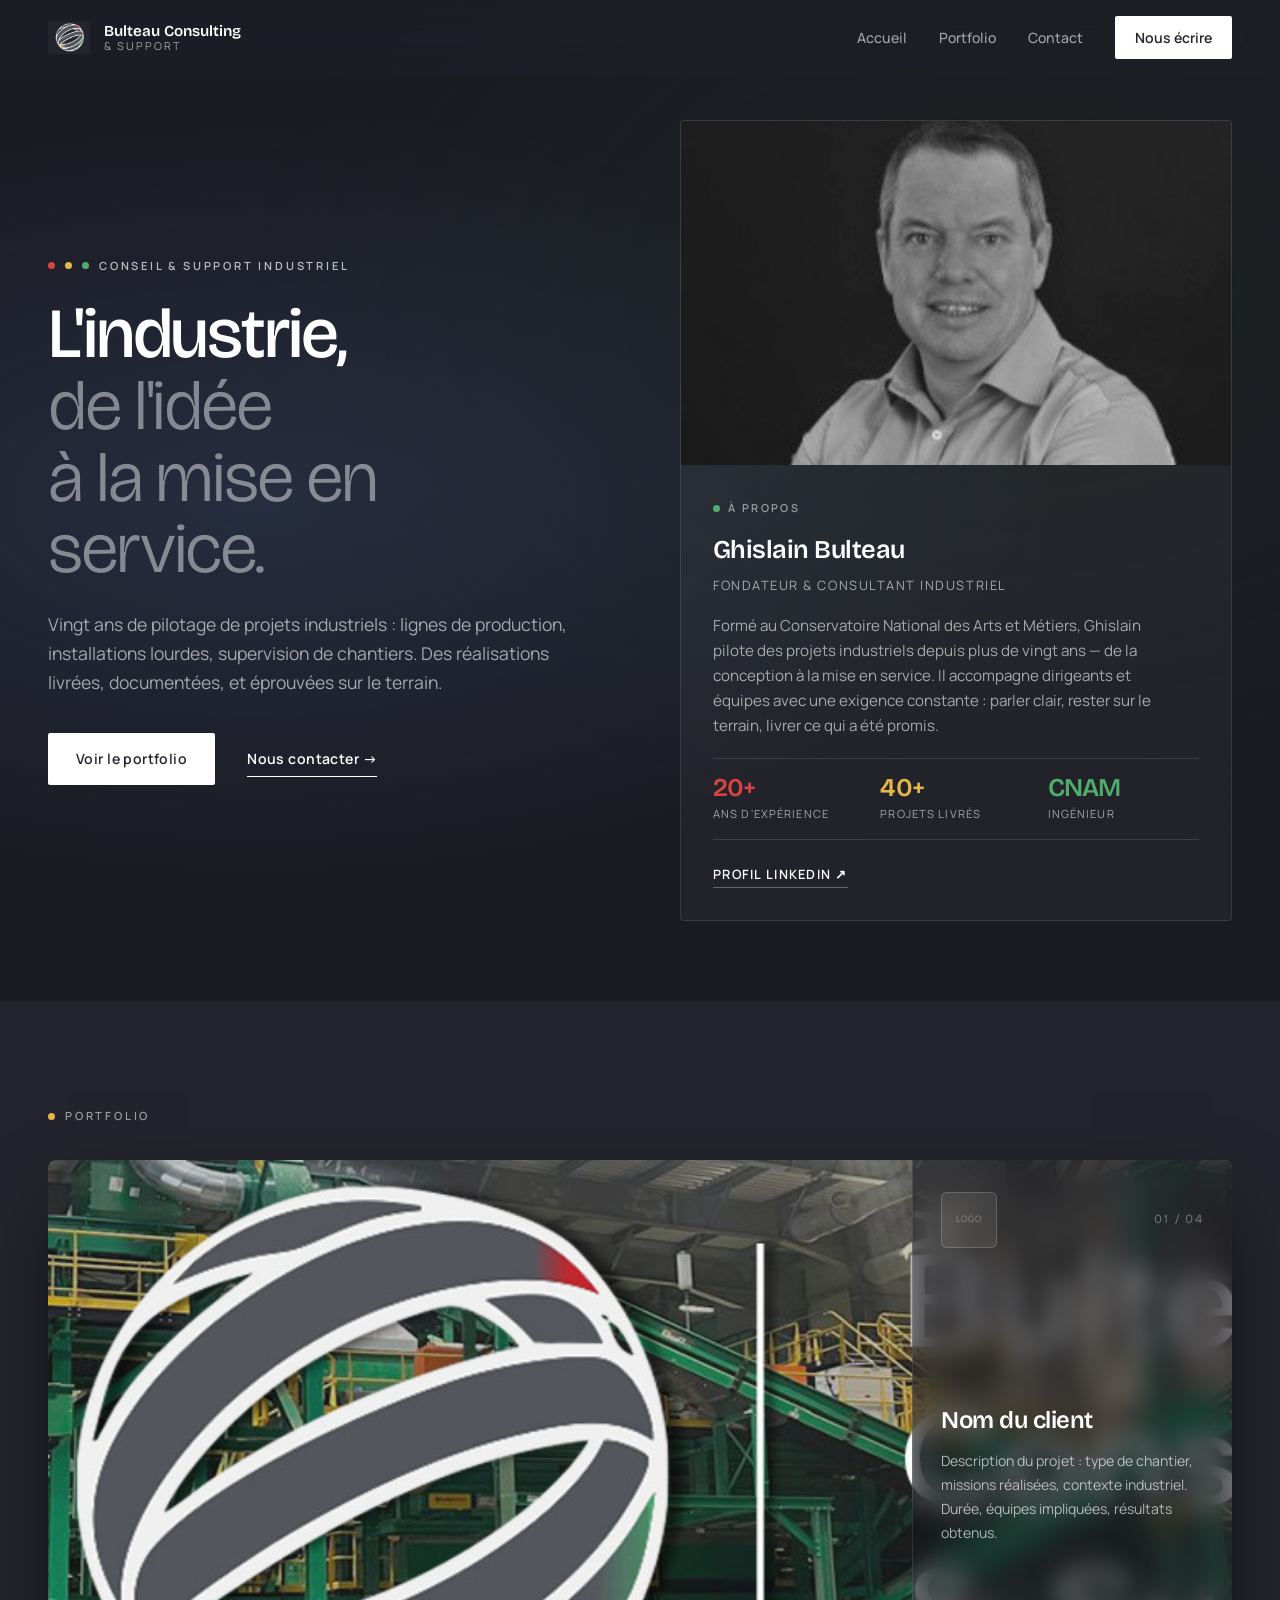
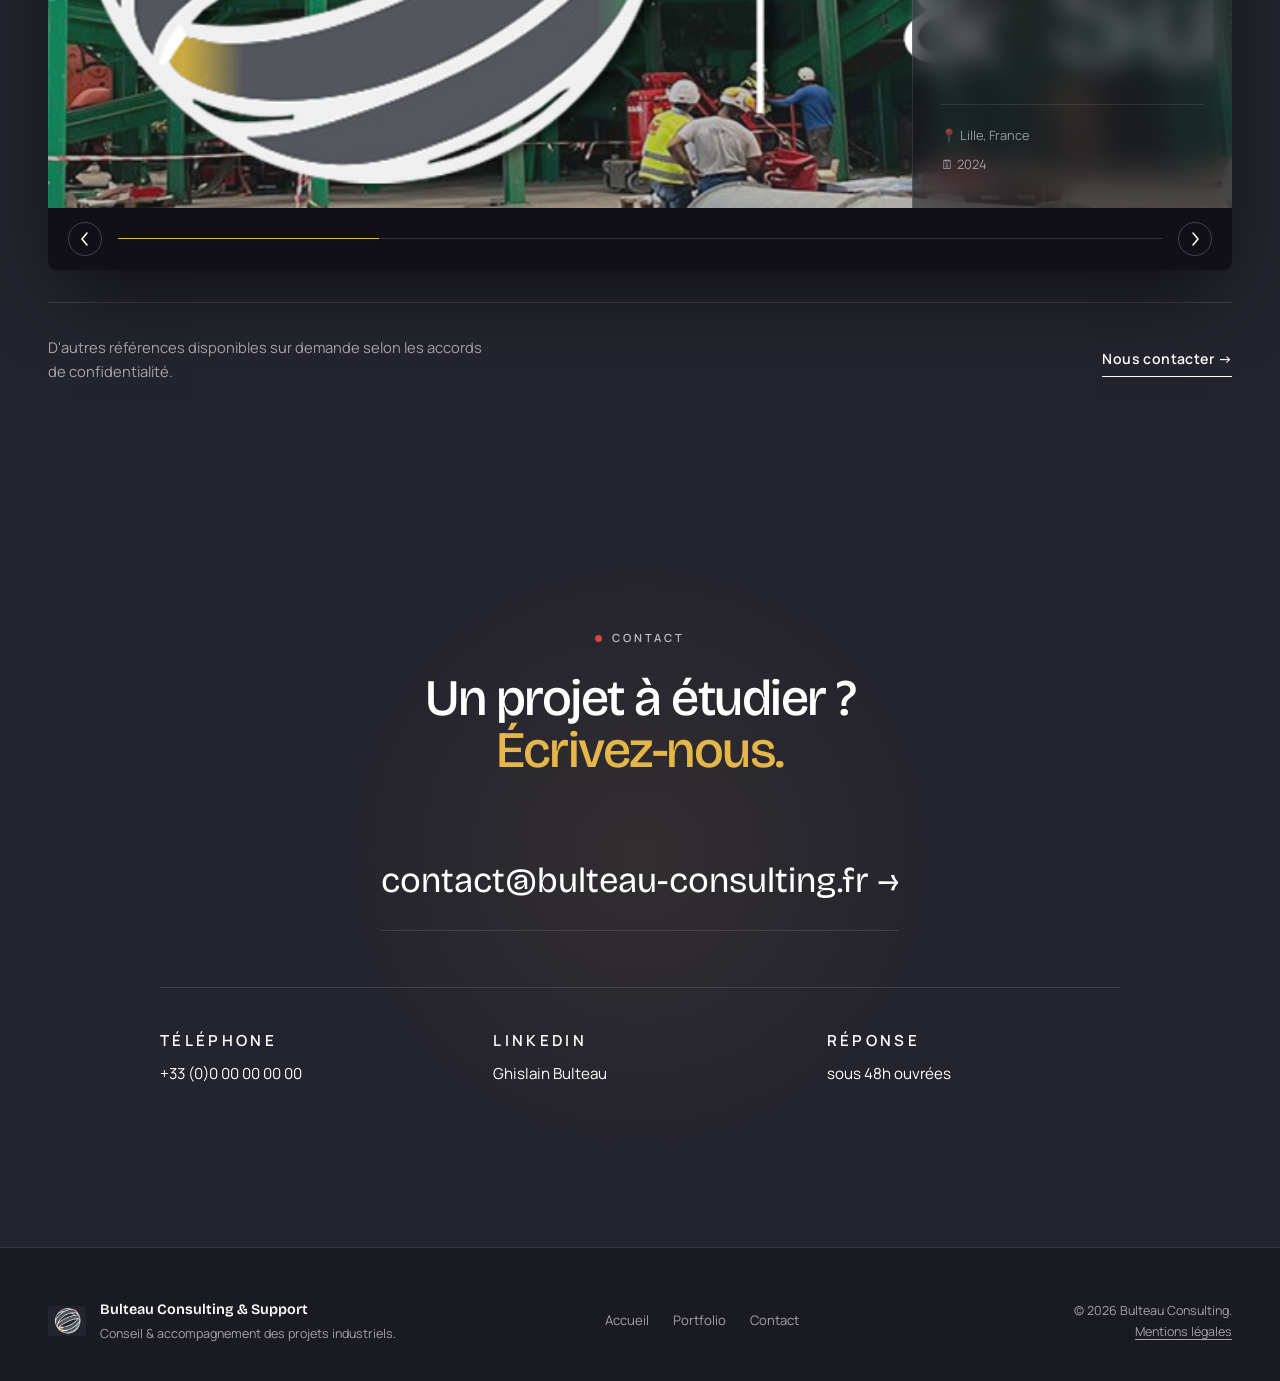
==== commit fe7d0c2d: "Update index.html" ====
--- a/index.html
+++ b/index.html
@@ -100,6 +100,9 @@
 
   <section class="portfolio" id="portfolio">
     <div class="portfolio-inner">
+      <div class="portfolio-title">
+  <p class="eyebrow"><span class="dot yellow"></span> Portfolio</p>
+</div>
       <div class="slider-wrap reveal">
         <div class="slider" id="slider">
 
--- a/styles.css
+++ b/styles.css
@@ -10,71 +10,38 @@
   --ease:    cubic-bezier(0.22,1,0.36,1);
   --max:     1320px;
 }
-
 *,*::before,*::after { box-sizing:border-box; margin:0; padding:0; }
 html { scroll-behavior:smooth; }
-body {
-  font-family:'Manrope',-apple-system,sans-serif;
-  font-size:16px; line-height:1.65;
-  background:var(--bg); color:var(--white);
-  -webkit-font-smoothing:antialiased; overflow-x:hidden;
-}
+body { font-family:'Manrope',-apple-system,sans-serif; font-size:16px; line-height:1.65; background:var(--bg); color:var(--white); -webkit-font-smoothing:antialiased; overflow-x:hidden; }
 img { display:block; max-width:100%; }
 a { color:inherit; text-decoration:none; }
 button { font:inherit; cursor:pointer; background:none; border:0; }
-
-.display {
-  font-family:'Bricolage Grotesque',system-ui,sans-serif;
-  font-weight:500; letter-spacing:-0.03em; line-height:1.02;
-}
+.display { font-family:'Bricolage Grotesque',system-ui,sans-serif; font-weight:500; letter-spacing:-0.03em; line-height:1.02; }
 .display em { font-style:normal; font-weight:300; color:rgba(255,255,255,0.45); }
 h1.display { font-size:clamp(2.4rem,5.5vw,4.8rem); }
 h2.display { font-size:clamp(2rem,4vw,3.6rem); }
-
-.eyebrow {
-  font-size:0.7rem; font-weight:600; letter-spacing:0.25em;
-  text-transform:uppercase; color:rgba(255,255,255,0.55);
-  display:inline-flex; align-items:center; gap:10px; margin-bottom:1.5rem;
-}
+.eyebrow { font-size:0.7rem; font-weight:600; letter-spacing:0.25em; text-transform:uppercase; color:rgba(255,255,255,0.55); display:inline-flex; align-items:center; gap:10px; margin-bottom:1.5rem; }
 .eyebrow.light { color:rgba(255,255,255,0.7); }
-
 .dot { display:inline-block; width:7px; height:7px; border-radius:50%; }
-.dot.red    { background:var(--red); }
+.dot.red { background:var(--red); }
 .dot.yellow { background:var(--yellow); }
-.dot.green  { background:var(--green); }
-
+.dot.green { background:var(--green); }
 .lead { font-size:1.1rem; color:var(--muted); max-width:48ch; margin:1.5rem 0 2.25rem; }
-
-.btn {
-  display:inline-flex; align-items:center; gap:8px;
-  padding:14px 28px; font-size:0.88rem; font-weight:600;
-  letter-spacing:0.03em; border-radius:2px;
-  transition:all 0.3s var(--ease); white-space:nowrap;
-}
+.btn { display:inline-flex; align-items:center; gap:8px; padding:14px 28px; font-size:0.88rem; font-weight:600; letter-spacing:0.03em; border-radius:2px; transition:all 0.3s var(--ease); white-space:nowrap; }
 .btn-primary { background:var(--white); color:var(--bg); }
 .btn-primary:hover { background:var(--yellow); transform:translateY(-2px); }
 .btn-ghost { border-bottom:1px solid currentColor; padding:6px 0; border-radius:0; }
 .btn-ghost.light { color:var(--white); }
 .cta-row { display:flex; align-items:center; gap:2rem; flex-wrap:wrap; }
 
-.site-header {
-  position:fixed; inset:0 0 auto 0; z-index:100;
-  background:rgba(36,36,46,0.35);
-  backdrop-filter:blur(16px); -webkit-backdrop-filter:blur(16px);
-  border-bottom:1px solid transparent;
-  transition:background 0.3s,border-color 0.3s;
-}
+.site-header { position:fixed; inset:0 0 auto 0; z-index:100; background:rgba(36,36,46,0.35); backdrop-filter:blur(16px); -webkit-backdrop-filter:blur(16px); border-bottom:1px solid transparent; transition:background 0.3s,border-color 0.3s; }
 .site-header.scrolled { background:rgba(36,36,46,0.95); border-bottom-color:var(--border); }
-.nav-wrap {
-  display:flex; align-items:center; justify-content:space-between;
-  padding:16px 48px; max-width:var(--max); margin:0 auto;
-}
+.nav-wrap { display:flex; align-items:center; justify-content:space-between; padding:16px 48px; max-width:var(--max); margin:0 auto; }
 .brand { display:flex; align-items:center; gap:14px; }
 .brand-logo { width:42px; height:42px; object-fit:contain; }
 .brand-text { display:flex; flex-direction:column; line-height:1.1; }
 .brand-main { font-family:'Bricolage Grotesque',system-ui,sans-serif; font-weight:600; font-size:0.95rem; color:var(--white); }
-.brand-sub  { font-size:0.68rem; letter-spacing:0.18em; text-transform:uppercase; color:var(--muted); }
-
+.brand-sub { font-size:0.68rem; letter-spacing:0.18em; text-transform:uppercase; color:var(--muted); }
 .site-nav { display:flex; align-items:center; gap:2rem; }
 .site-nav a { font-size:0.88rem; font-weight:500; color:var(--muted); position:relative; transition:color 0.2s; padding:4px 0; }
 .site-nav a::after { content:""; position:absolute; left:0; right:100%; bottom:-4px; height:1px; background:var(--white); transition:right 0.3s var(--ease); }
@@ -83,33 +50,16 @@
 .site-nav a.nav-cta { padding:10px 20px; background:var(--white); color:var(--bg); border-radius:2px; font-weight:600; }
 .site-nav a.nav-cta::after { display:none; }
 .site-nav a.nav-cta:hover { background:var(--yellow); }
-
 .nav-toggle { display:none; flex-direction:column; justify-content:center; align-items:center; gap:5px; width:40px; height:40px; }
 .nav-toggle span { display:block; width:22px; height:1.5px; background:var(--white); transition:transform 0.3s,opacity 0.3s; }
 .nav-toggle.open span:nth-child(1) { transform:translateY(6.5px) rotate(45deg); }
 .nav-toggle.open span:nth-child(2) { opacity:0; }
 .nav-toggle.open span:nth-child(3) { transform:translateY(-6.5px) rotate(-45deg); }
 
-.hero {
-  position:relative; min-height:100vh;
-  display:flex; align-items:center;
-  padding:120px 48px 80px;
-}
-.hero-bg {
-  position:absolute; inset:0; z-index:0;
-  background:
-    radial-gradient(ellipse at 20% 50%, rgba(46,58,82,0.6) 0%, transparent 55%),
-    radial-gradient(ellipse at 80% 30%, rgba(30,42,34,0.5) 0%, transparent 55%),
-    var(--bg-dark);
-}
-.hero-inner {
-  position:relative; z-index:1;
-  display:grid; grid-template-columns:1fr 1fr;
-  gap:80px; align-items:center;
-  max-width:var(--max); margin:0 auto; width:100%;
-}
+.hero { position:relative; min-height:100vh; display:flex; align-items:center; padding:120px 48px 80px; }
+.hero-bg { position:absolute; inset:0; z-index:0; background: radial-gradient(ellipse at 20% 50%, rgba(46,58,82,0.6) 0%, transparent 55%), radial-gradient(ellipse at 80% 30%, rgba(30,42,34,0.5) 0%, transparent 55%), var(--bg-dark); }
+.hero-inner { position:relative; z-index:1; display:grid; grid-template-columns:1fr 1fr; gap:80px; align-items:center; max-width:var(--max); margin:0 auto; width:100%; }
 .hero-left { display:flex; flex-direction:column; }
-
 .about-card { background:rgba(255,255,255,0.04); border:1px solid rgba(255,255,255,0.1); border-radius:4px; overflow:hidden; }
 .about-photo { width:100%; aspect-ratio:16/10; overflow:hidden; }
 .about-photo img { width:100%; height:100%; object-fit:cover; object-position:center top; filter:grayscale(100%) contrast(1.05); transition:transform 0.6s var(--ease); }
@@ -122,144 +72,71 @@
 .about-facts { display:grid; grid-template-columns:repeat(3,1fr); gap:1rem; padding:16px 0; border-top:1px solid var(--border); border-bottom:1px solid var(--border); margin-bottom:20px; }
 .fact { display:flex; flex-direction:column; gap:4px; }
 .fact-num { font-family:'Bricolage Grotesque',system-ui,sans-serif; font-weight:600; font-size:1.6rem; letter-spacing:-0.03em; line-height:1; }
-.fact-num.red    { color:var(--red); }
+.fact-num.red { color:var(--red); }
 .fact-num.yellow { color:var(--yellow); }
-.fact-num.green  { color:var(--green); }
+.fact-num.green { color:var(--green); }
 .fact-label { font-size:0.7rem; letter-spacing:0.1em; text-transform:uppercase; color:var(--muted); }
 .about-linkedin { display:inline-flex; align-items:center; gap:6px; font-size:0.8rem; font-weight:600; letter-spacing:0.1em; text-transform:uppercase; color:var(--white); border-bottom:1px solid rgba(255,255,255,0.3); padding-bottom:2px; transition:color 0.2s,border-color 0.2s; }
 .about-linkedin:hover { color:var(--yellow); border-color:var(--yellow); }
 
-.portfolio {
-  background:var(--bg);
-  padding:100px 0 80px;
-}
-
-.portfolio-inner {
-  max-width:var(--max);
-  margin:0 auto;
-  padding:0 48px;
-}
-
-.slider-wrap {
-  position:relative;
-  width:100%;
-  border-radius:8px;
-  overflow:hidden;
-  box-shadow:0 32px 80px -20px rgba(0,0,0,0.6);
-}
+/* PORTFOLIO */
+.portfolio { background:var(--bg); padding:100px 0 80px; }
+.portfolio-inner { max-width:var(--max); margin:0 auto; padding:0 48px; }
+
+.portfolio-title {
+  margin-bottom:32px;
+}
+.portfolio-title .eyebrow {
+  color:rgba(255,255,255,0.55);
+  margin-bottom:0;
+}
+
+.slider-wrap { position:relative; border-radius:8px; overflow:hidden; box-shadow:0 32px 80px -20px rgba(0,0,0,0.7); }
 
 .slider {
   position:relative;
   width:100%;
-  aspect-ratio:16/9;
-  min-height:400px;
-  max-height:720px;
+  height:72vh;
+  min-height:520px;
+  max-height:860px;
+  background:#0a0a0f;
   overflow:hidden;
-  background:var(--bg-dark);
-}
-
-.slide {
+}
+
+.slide { position:absolute; inset:0; opacity:0; transition:opacity 0.85s var(--ease); }
+.slide.active { opacity:1; z-index:1; }
+
+/* Photo en cover — remplit tout, pas de bandes noires */
+.slide-bg {
   position:absolute;
   inset:0;
-  opacity:0;
-  transition:opacity 0.85s var(--ease);
-}
-.slide.active { opacity:1; z-index:1; }
-
-.slide-bg {
-  position:absolute; inset:0;
   background-size:cover;
   background-position:center;
-  transform:scale(1.04);
+  background-repeat:no-repeat;
+  transform:scale(1.03);
   transition:transform 6s var(--ease);
 }
 .slide.active .slide-bg { transform:scale(1); }
 
-.slide-overlay {
-  position:absolute; inset:0;
-  background:linear-gradient(
-    to top,
-    rgba(10,10,16,0.75) 0%,
-    rgba(10,10,16,0.25) 35%,
-    transparent 60%
-  );
-}
-
-.slide-caption {
-  position:absolute;
-  left:0; right:0; bottom:0;
-  z-index:2;
-  display:flex;
-  align-items:flex-end;
-  justify-content:space-between;
-  gap:24px;
-  padding:32px 44px;
-}
-
-.slide-caption-left {
-  display:flex;
-  flex-direction:column;
-  gap:10px;
-}
-
-.slide-tags { display:flex; gap:8px; flex-wrap:wrap; }
-.slide-tag {
-  display:inline-flex; align-items:center; gap:5px;
-  font-size:0.78rem; color:rgba(255,255,255,0.8);
-  padding:4px 12px;
-  background:rgba(0,0,0,0.3);
-  border:1px solid rgba(255,255,255,0.2);
-  border-radius:40px;
-  backdrop-filter:blur(4px);
-}
-
-.slide-client {
-  font-family:'Bricolage Grotesque',system-ui,sans-serif;
-  font-size:2rem; font-weight:600;
-  letter-spacing:-0.025em;
-  color:var(--white);
-  line-height:1.1;
-  text-shadow:0 2px 12px rgba(0,0,0,0.4);
-}
-
-.slide-desc {
-  font-size:0.9rem;
-  color:rgba(255,255,255,0.75);
-  line-height:1.6;
-  max-width:52ch;
-  text-shadow:0 1px 6px rgba(0,0,0,0.5);
-}
-
-.slide-logo {
-  width:72px; height:72px;
-  flex-shrink:0;
-  background:rgba(255,255,255,0.1);
-  border:1px solid rgba(255,255,255,0.2);
-  border-radius:6px;
-  display:flex; align-items:center; justify-content:center;
-  overflow:hidden;
-  backdrop-filter:blur(4px);
-  align-self:flex-end;
-}
-.slide-logo img { width:100%; height:100%; object-fit:contain; padding:8px; }
-.slide-logo-ph { font-size:0.58rem; letter-spacing:0.1em; text-transform:uppercase; color:rgba(255,255,255,0.4); text-align:center; line-height:1.5; }
-
-.slider-controls {
-  display:flex; align-items:center; gap:18px;
-  padding:14px 24px;
-  background:rgba(18,18,24,0.8);
-}
-.ctrl-btn { width:36px; height:36px; border-radius:50%; display:flex; align-items:center; justify-content:center; color:var(--white); border:1px solid rgba(255,255,255,0.2); flex-shrink:0; transition:background 0.2s,border-color 0.2s; }
+.slide-panel { position:absolute; top:0; right:0; bottom:0; width:320px; display:flex; flex-direction:column; justify-content:space-between; padding:32px 28px; background:rgba(20,20,28,0.55); backdrop-filter:blur(14px); -webkit-backdrop-filter:blur(14px); border-left:1px solid rgba(255,255,255,0.1); }
+.panel-top { display:flex; align-items:center; justify-content:space-between; }
+.slide-logo { width:56px; height:56px; background:rgba(255,255,255,0.08); border:1px solid rgba(255,255,255,0.18); border-radius:6px; display:flex; align-items:center; justify-content:center; overflow:hidden; }
+.slide-logo img { width:100%; height:100%; object-fit:contain; padding:6px; }
+.slide-logo-ph { font-size:0.55rem; letter-spacing:0.1em; text-transform:uppercase; color:rgba(255,255,255,0.35); text-align:center; line-height:1.4; }
+.slide-num { font-family:'Bricolage Grotesque',system-ui,sans-serif; font-size:0.78rem; letter-spacing:0.15em; color:rgba(255,255,255,0.35); }
+.panel-body { flex:1; display:flex; flex-direction:column; justify-content:center; gap:14px; padding:24px 0; }
+.slide-client { font-family:'Bricolage Grotesque',system-ui,sans-serif; font-size:1.5rem; font-weight:600; letter-spacing:-0.02em; color:var(--white); line-height:1.15; }
+.slide-desc { font-size:0.88rem; color:rgba(255,255,255,0.65); line-height:1.7; }
+.panel-footer { display:flex; flex-direction:column; gap:8px; padding-top:20px; border-top:1px solid rgba(255,255,255,0.1); }
+.slide-tag { font-size:0.8rem; color:rgba(255,255,255,0.55); display:flex; align-items:center; gap:6px; }
+
+.slider-controls { display:flex; align-items:center; gap:16px; padding:14px 20px; background:rgba(14,14,20,0.9); }
+.ctrl-btn { width:34px; height:34px; border-radius:50%; display:flex; align-items:center; justify-content:center; color:var(--white); border:1px solid rgba(255,255,255,0.2); flex-shrink:0; transition:background 0.2s,border-color 0.2s; }
 .ctrl-btn:hover { background:var(--white); color:var(--bg); border-color:var(--white); }
 .ctrl-bar { flex:1; height:1px; background:rgba(255,255,255,0.15); position:relative; overflow:hidden; }
 .ctrl-fill { position:absolute; left:0; top:0; bottom:0; background:var(--yellow); transition:width 0.4s var(--ease); }
-.ctrl-count { font-size:0.82rem; letter-spacing:0.1em; color:rgba(255,255,255,0.7); min-width:44px; text-align:center; flex-shrink:0; }
-
-.portfolio-foot {
-  display:flex; align-items:center; justify-content:space-between;
-  padding-top:32px; margin-top:32px;
-  border-top:1px solid var(--border);
-}
+
+.portfolio-foot { display:flex; align-items:center; justify-content:space-between; padding-top:32px; margin-top:32px; border-top:1px solid var(--border); }
 .portfolio-foot p { font-size:0.92rem; color:var(--muted); max-width:50ch; }
 .portfolio-foot .btn-ghost { color:var(--white); }
 
@@ -281,8 +158,8 @@
 .footer-brand { display:flex; align-items:center; gap:14px; }
 .footer-logo { width:38px; height:38px; object-fit:contain; }
 .footer-name { font-family:'Bricolage Grotesque',system-ui,sans-serif; font-weight:600; font-size:0.9rem; margin-bottom:3px; color:var(--white); }
-.footer-tag  { font-size:0.78rem; color:var(--muted); }
-.footer-nav  { display:flex; gap:1.5rem; justify-content:center; }
+.footer-tag { font-size:0.78rem; color:var(--muted); }
+.footer-nav { display:flex; gap:1.5rem; justify-content:center; }
 .footer-nav a { font-size:0.82rem; color:var(--muted); transition:color 0.2s; }
 .footer-nav a:hover { color:var(--white); }
 .footer-legal { font-size:0.78rem; color:var(--muted); text-align:right; line-height:1.7; }
@@ -295,7 +172,8 @@
   .hero-inner { grid-template-columns:1fr; gap:48px; }
   .hero { padding:100px 32px 60px; min-height:auto; }
   .portfolio-inner { padding:0 32px; }
-  .slide-client { font-size:1.5rem; }
+  .slide-panel { width:260px; padding:24px 20px; }
+  .slide-client { font-size:1.2rem; }
 }
 @media (max-width:768px) {
   .nav-wrap { padding:14px 24px; }
@@ -308,9 +186,8 @@
   .about-body { padding:20px 24px 24px; }
   .portfolio { padding:60px 0 60px; }
   .portfolio-inner { padding:0 20px; }
-  .slider { aspect-ratio:4/3; }
-  .slide-caption { padding:20px 24px; flex-direction:column; align-items:flex-start; gap:14px; }
-  .slide-client { font-size:1.2rem; }
+  .slider { height:65vh; min-height:400px; }
+  .slide-panel { width:100%; top:auto; left:0; right:0; bottom:0; border-left:none; border-top:1px solid rgba(255,255,255,0.1); }
   .slide-desc { display:none; }
   .contact { padding:100px 24px; }
   .contact-meta { grid-template-columns:1fr; gap:1.5rem; }
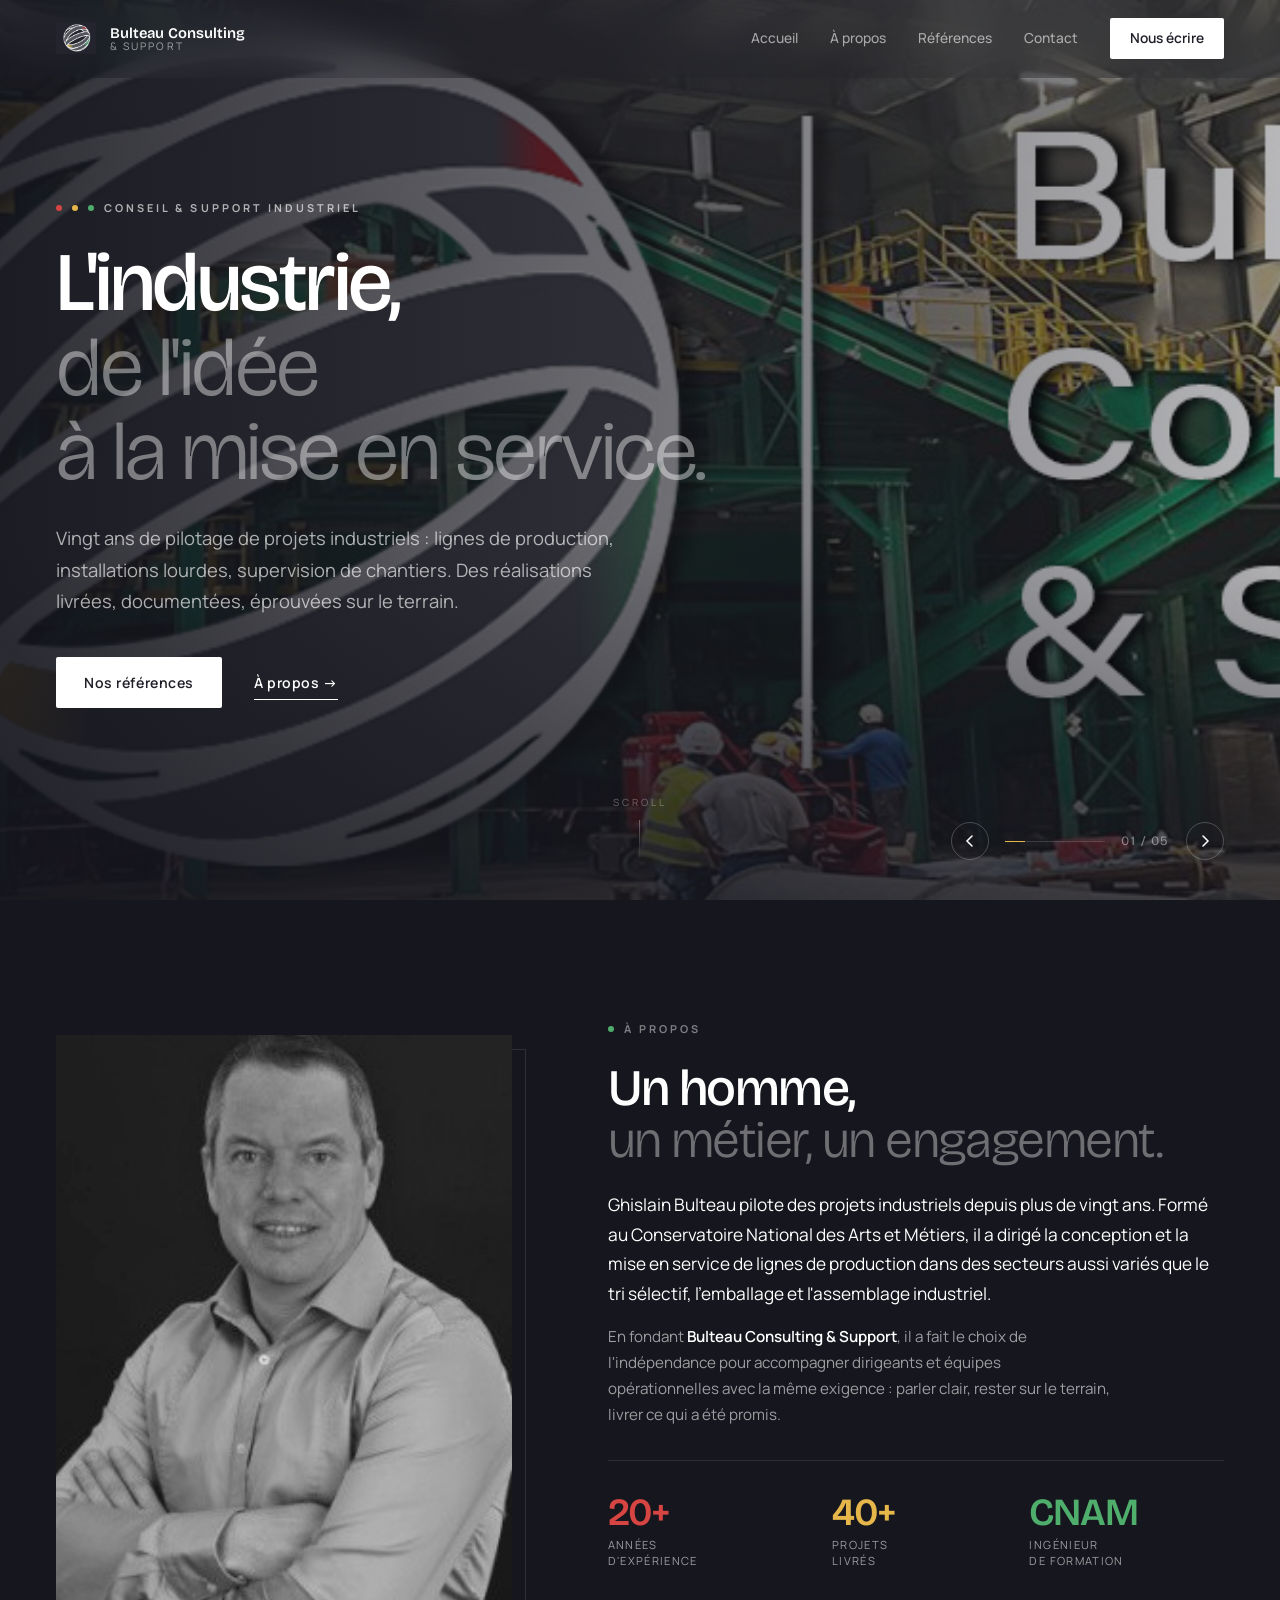
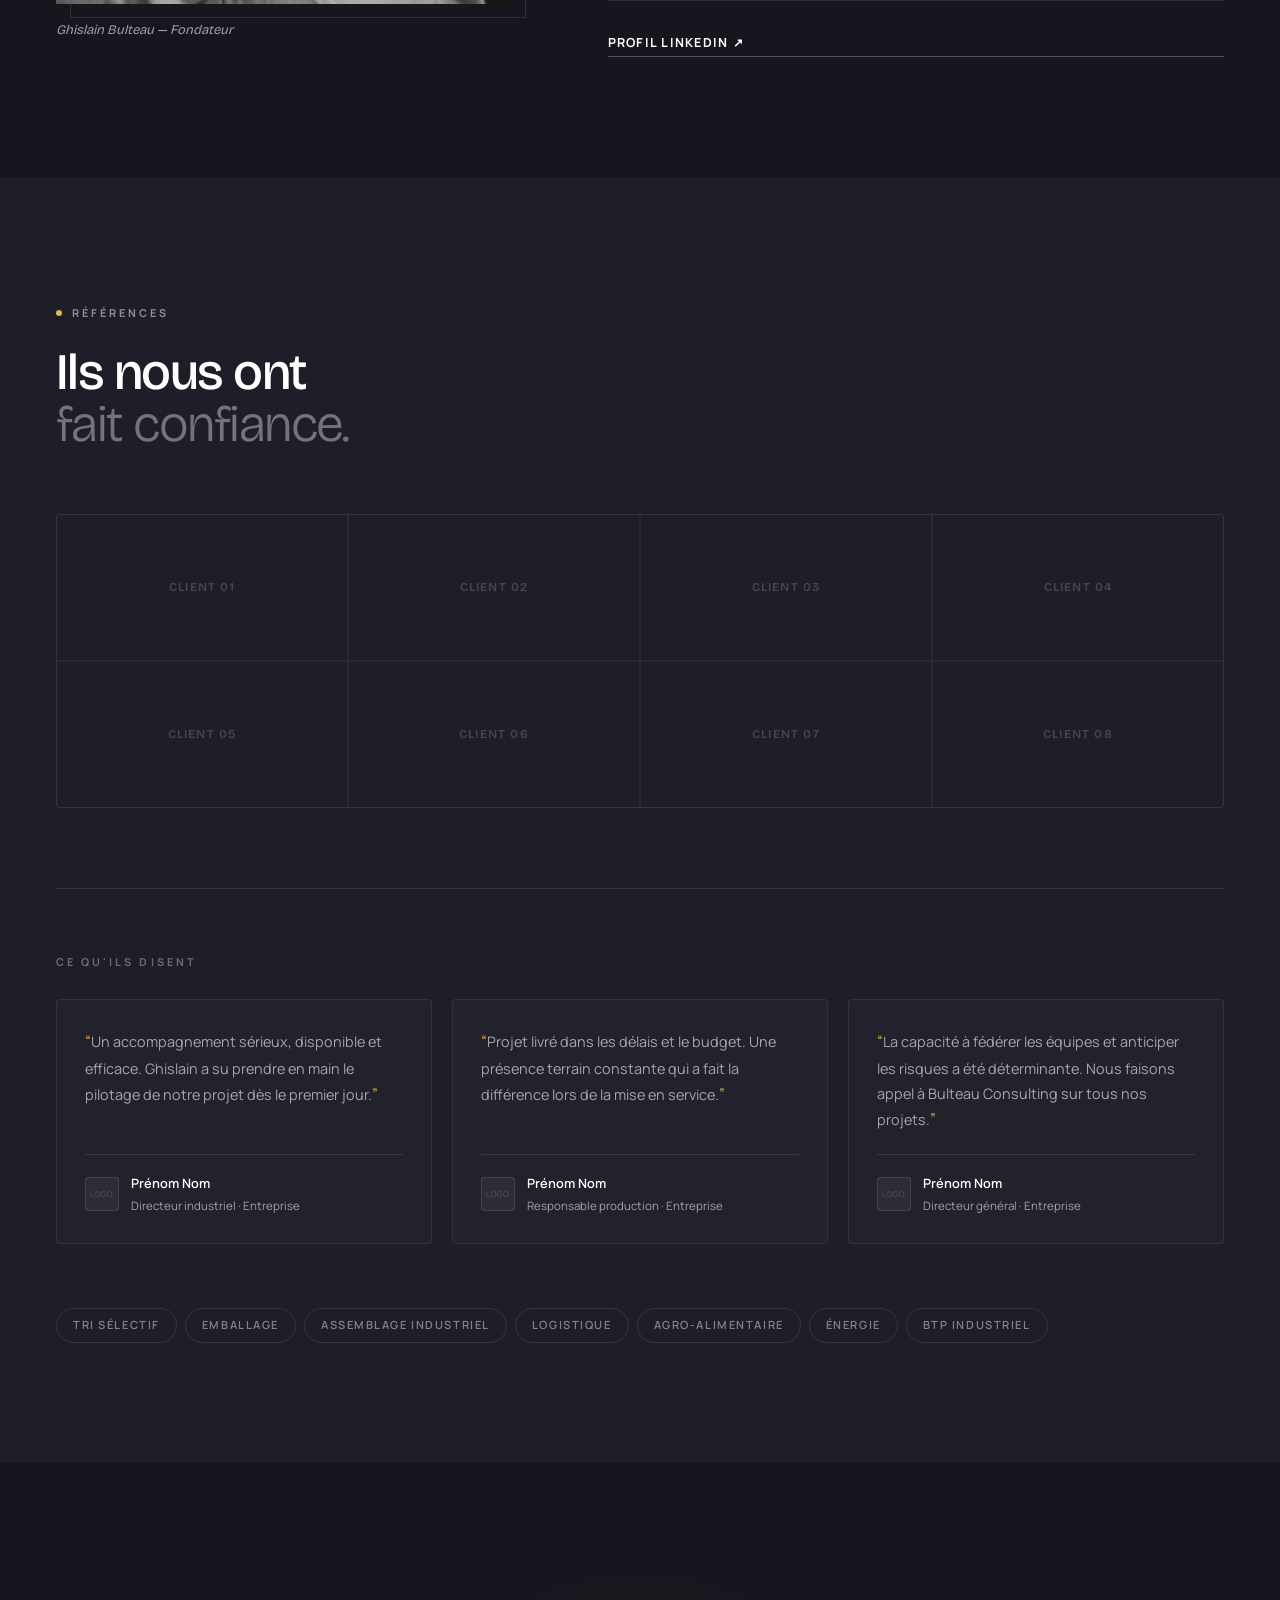
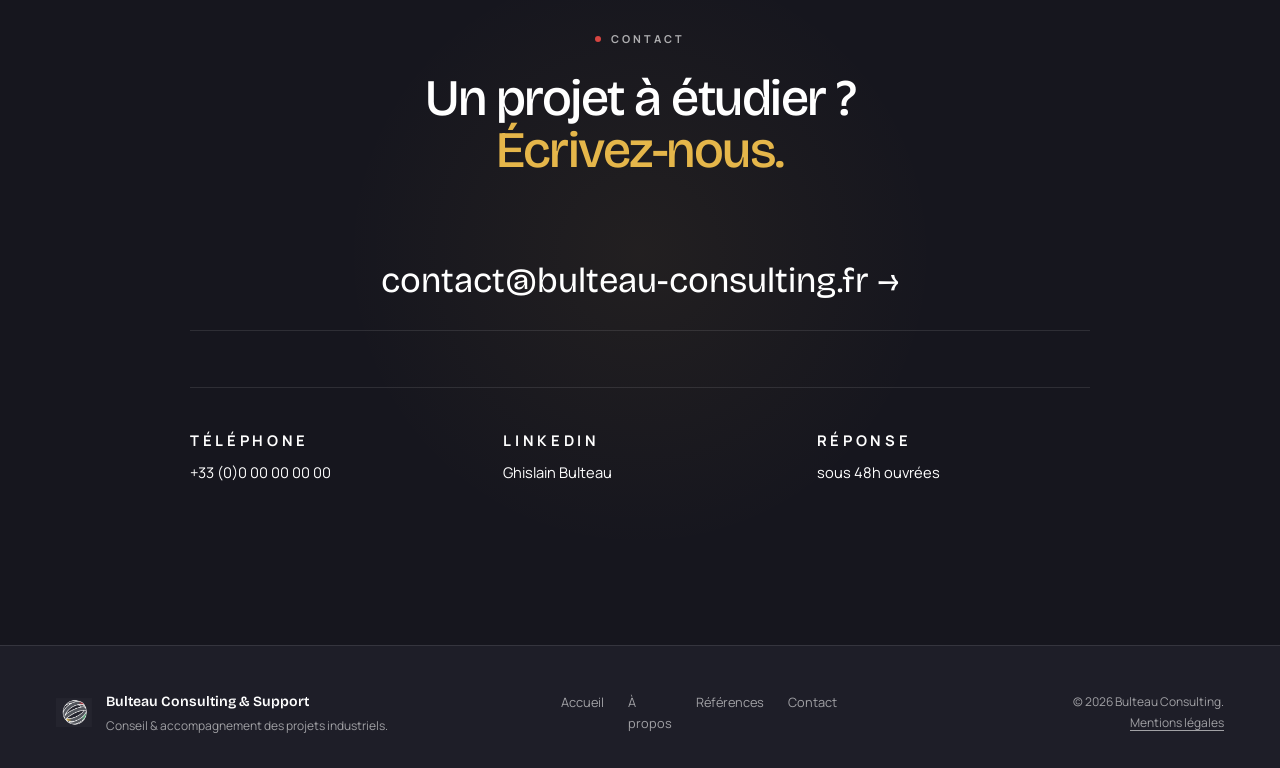
==== commit 2e363a23: "nouvelle version du site avec timelapse" ====
--- a/index.html
+++ b/index.html
@@ -4,15 +4,262 @@
   <meta charset="UTF-8" />
   <meta name="viewport" content="width=device-width, initial-scale=1.0" />
   <title>Bulteau Consulting &amp; Support — Expertise industrielle</title>
-  <meta name="description" content="Bulteau Consulting &amp; Support accompagne les projets de développement industriel." />
-  <link rel="icon" type="image/png" href="assets/logo.png" />
   <link rel="preconnect" href="https://fonts.googleapis.com" />
   <link rel="preconnect" href="https://fonts.gstatic.com" crossorigin />
   <link href="https://fonts.googleapis.com/css2?family=Bricolage+Grotesque:opsz,wght@12..96,300..800&family=Manrope:wght@300;400;500;600;700&display=swap" rel="stylesheet" />
-  <link rel="stylesheet" href="styles.css" />
+  <style>
+    :root {
+      --bg:      #1E1E28;
+      --bg-dark: #16161E;
+      --white:   #FFFFFF;
+      --muted:   rgba(255,255,255,0.58);
+      --border:  rgba(255,255,255,0.1);
+      --red:     #D64541;
+      --yellow:  #E5B64A;
+      --green:   #4FAE6C;
+      --ease:    cubic-bezier(0.22,1,0.36,1);
+      --max:     1280px;
+    }
+    *,*::before,*::after { box-sizing:border-box; margin:0; padding:0; }
+    html { scroll-behavior:smooth; }
+    body { font-family:'Manrope',sans-serif; font-size:16px; line-height:1.65; background:var(--bg); color:var(--white); -webkit-font-smoothing:antialiased; overflow-x:hidden; }
+    img { display:block; max-width:100%; }
+    a { color:inherit; text-decoration:none; }
+    button { font:inherit; cursor:pointer; background:none; border:0; }
+
+    .display { font-family:'Bricolage Grotesque',sans-serif; font-weight:500; letter-spacing:-0.03em; line-height:1.02; }
+    .display em { font-style:normal; font-weight:300; color:rgba(255,255,255,0.42); }
+    h1.display { font-size:clamp(3rem,6.5vw,5.8rem); }
+    h2.display { font-size:clamp(2rem,4vw,3.4rem); }
+
+    .eyebrow { font-size:0.68rem; font-weight:700; letter-spacing:0.28em; text-transform:uppercase; color:rgba(255,255,255,0.5); display:inline-flex; align-items:center; gap:10px; margin-bottom:1.5rem; }
+    .eyebrow.light { color:rgba(255,255,255,0.65); }
+    .dot { display:inline-block; width:6px; height:6px; border-radius:50%; }
+    .dot.red    { background:var(--red); }
+    .dot.yellow { background:var(--yellow); }
+    .dot.green  { background:var(--green); }
+    .lead { font-size:1.15rem; color:rgba(255,255,255,0.65); max-width:52ch; margin:1.75rem 0 2.5rem; line-height:1.7; }
+
+    .btn { display:inline-flex; align-items:center; gap:8px; padding:14px 28px; font-size:0.88rem; font-weight:600; letter-spacing:0.04em; border-radius:2px; transition:all 0.3s var(--ease); white-space:nowrap; }
+    .btn-primary { background:var(--white); color:var(--bg); }
+    .btn-primary:hover { background:var(--yellow); transform:translateY(-2px); }
+    .btn-ghost { border-bottom:1px solid currentColor; padding:5px 0; border-radius:0; }
+    .btn-ghost.light { color:var(--white); }
+    .cta-row { display:flex; align-items:center; gap:2rem; flex-wrap:wrap; }
+
+    /* ── HEADER ── */
+    .site-header { position:fixed; inset:0 0 auto 0; z-index:100; background:rgba(30,30,40,0.2); backdrop-filter:blur(18px); -webkit-backdrop-filter:blur(18px); border-bottom:1px solid transparent; transition:background 0.3s,border-color 0.3s; }
+    .site-header.scrolled { background:rgba(22,22,30,0.96); border-bottom-color:var(--border); }
+    .nav-wrap { display:flex; align-items:center; justify-content:space-between; padding:18px 56px; max-width:var(--max); margin:0 auto; }
+    .brand { display:flex; align-items:center; gap:14px; }
+    .brand-logo { width:40px; height:40px; object-fit:contain; }
+    .brand-text { display:flex; flex-direction:column; line-height:1.1; }
+    .brand-main { font-family:'Bricolage Grotesque',sans-serif; font-weight:600; font-size:0.92rem; color:var(--white); }
+    .brand-sub  { font-size:0.65rem; letter-spacing:0.2em; text-transform:uppercase; color:var(--muted); }
+    .site-nav { display:flex; align-items:center; gap:2rem; }
+    .site-nav a { font-size:0.86rem; font-weight:500; color:var(--muted); position:relative; transition:color 0.2s; padding:4px 0; }
+    .site-nav a::after { content:""; position:absolute; left:0; right:100%; bottom:-4px; height:1px; background:var(--white); transition:right 0.3s var(--ease); }
+    .site-nav a:hover { color:var(--white); }
+    .site-nav a:hover::after { right:0; }
+    .site-nav a.nav-cta { padding:9px 20px; background:var(--white); color:var(--bg); border-radius:2px; font-weight:600; }
+    .site-nav a.nav-cta::after { display:none; }
+    .site-nav a.nav-cta:hover { background:var(--yellow); }
+
+    /* ── HERO plein écran — slider en fond, texte centré ── */
+    .hero {
+      position:relative;
+      height:100vh;
+      min-height:640px;
+      display:flex;
+      align-items:center;
+      overflow:hidden;
+    }
+
+    /* Slides en fond */
+    .hero-slides { position:absolute; inset:0; z-index:0; }
+    .hero-slide {
+      position:absolute; inset:0;
+      opacity:0;
+      transition:opacity 1.4s var(--ease);
+    }
+    .hero-slide.active { opacity:1; }
+    .hero-slide-img {
+      position:absolute; inset:0;
+      background-size:cover;
+      background-position:center;
+    }
+    /* Vidéo dans une slide */
+    .hero-slide-video {
+      position:absolute; inset:0;
+      width:100%; height:100%;
+      object-fit:cover;
+    }
+    /* Badge "timelapse" sur la slide vidéo */
+    .hero-video-badge {
+      position:absolute; top:32px; left:56px; z-index:3;
+      display:inline-flex; align-items:center; gap:8px;
+      font-size:0.7rem; font-weight:700; letter-spacing:0.18em; text-transform:uppercase;
+      color:#fff; background:rgba(214,69,65,0.85);
+      padding:7px 16px; border-radius:40px;
+      opacity:0; transition:opacity 0.4s var(--ease) 0.3s;
+    }
+    .hero-slide.active .hero-video-badge { opacity:1; }
+    .hero-video-badge .rec-dot {
+      width:6px; height:6px; border-radius:50%; background:#fff;
+      animation:pulse 1.4s ease-in-out infinite;
+    }
+    @keyframes pulse { 0%,100%{opacity:1} 50%{opacity:0.3} }
+
+    /* Overlay : dégradé fort à gauche pour lisibilité, léger à droite */
+    .hero-overlay {
+      position:absolute; inset:0; z-index:1;
+      background:
+        linear-gradient(90deg,
+          rgba(20,20,28,0.88) 0%,
+          rgba(20,20,28,0.60) 50%,
+          rgba(20,20,28,0.30) 100%
+        ),
+        linear-gradient(to top,
+          rgba(20,20,28,0.6) 0%,
+          transparent 40%
+        );
+    }
+
+    /* Contenu du hero */
+    .hero-content {
+      position:relative; z-index:2;
+      max-width:var(--max);
+      margin:0 auto;
+      padding:0 56px;
+      width:100%;
+    }
+
+    .hero-text { max-width:680px; }
+    .hero-text h1 { margin:0; }
+
+    /* Contrôles et scroll en bas */
+    .hero-scroll { position:absolute; bottom:40px; left:50%; transform:translateX(-50%); display:flex; flex-direction:column; align-items:center; gap:10px; font-size:0.62rem; letter-spacing:0.3em; text-transform:uppercase; color:rgba(255,255,255,0.35); z-index:2; }
+    .hero-scroll-line { width:1px; height:40px; background:linear-gradient(to bottom, rgba(255,255,255,0.35), transparent); animation:scrollDown 2.4s var(--ease) infinite; }
+    @keyframes scrollDown { 0%{transform:scaleY(0);transform-origin:top} 50%{transform:scaleY(1);transform-origin:top} 51%{transform-origin:bottom} 100%{transform:scaleY(0);transform-origin:bottom} }
+
+    .hero-bottom { position:absolute; bottom:40px; right:56px; z-index:2; display:flex; align-items:center; }
+    .hero-controls { display:flex; align-items:center; gap:16px; }
+    .hero-ctrl-btn { width:38px; height:38px; border-radius:50%; display:flex; align-items:center; justify-content:center; color:var(--white); border:1px solid rgba(255,255,255,0.22); transition:background 0.2s,border-color 0.2s; }
+    .hero-ctrl-btn:hover { background:rgba(255,255,255,0.1); border-color:rgba(255,255,255,0.4); }
+    .hero-ctrl-bar { width:100px; height:1px; background:rgba(255,255,255,0.15); position:relative; overflow:hidden; }
+    .hero-ctrl-fill { position:absolute; left:0; top:0; bottom:0; background:var(--yellow); transition:width 0.5s var(--ease); }
+    .hero-ctrl-count { font-family:'Bricolage Grotesque',sans-serif; font-size:0.8rem; letter-spacing:0.12em; color:rgba(255,255,255,0.45); }
+
+    /* ── À PROPOS ── */
+    .about { background:var(--bg-dark); padding:120px 0; }
+    .about-inner { max-width:var(--max); margin:0 auto; padding:0 56px; display:grid; grid-template-columns:minmax(0,0.85fr) minmax(0,1.15fr); gap:96px; align-items:center; }
+
+    .about-portrait { display:flex; flex-direction:column; gap:16px; }
+    .portrait-img-wrap { position:relative; }
+    .portrait-img-wrap img { width:100%; aspect-ratio:4/5; object-fit:cover; object-position:top center; filter:grayscale(100%) contrast(1.06); display:block; }
+    .portrait-img-wrap::after { content:""; position:absolute; top:14px; left:14px; right:-14px; bottom:-14px; border:1px solid rgba(255,255,255,0.1); pointer-events:none; z-index:-1; }
+    .portrait-caption { font-family:'Bricolage Grotesque',sans-serif; font-size:0.82rem; color:var(--muted); font-style:italic; }
+
+    .about-text { display:flex; flex-direction:column; }
+    .about-text .eyebrow { color:rgba(255,255,255,0.45); }
+    .about-text h2 { color:var(--white); margin-bottom:0; }
+    .about-text h2 em { color:rgba(255,255,255,0.38); }
+    .about-bio-lead { font-size:1.08rem; color:var(--white); line-height:1.7; margin:1.5rem 0 1rem; max-width:56ch; }
+    .about-bio { font-size:0.95rem; color:var(--muted); line-height:1.72; max-width:56ch; margin-bottom:2rem; }
+    .about-bio strong { color:var(--white); font-weight:600; }
+
+    .about-facts { display:grid; grid-template-columns:repeat(3,auto); gap:3rem; padding:2rem 0; border-top:1px solid var(--border); border-bottom:1px solid var(--border); margin-bottom:2rem; }
+    .fact { display:flex; flex-direction:column; gap:5px; }
+    .fact-num { font-family:'Bricolage Grotesque',sans-serif; font-weight:600; font-size:2.4rem; letter-spacing:-0.03em; line-height:1; }
+    .fact-num.red    { color:var(--red); }
+    .fact-num.yellow { color:var(--yellow); }
+    .fact-num.green  { color:var(--green); }
+    .fact-label { font-size:0.7rem; letter-spacing:0.12em; text-transform:uppercase; color:var(--muted); line-height:1.4; }
+
+    .about-linkedin { display:inline-flex; align-items:center; gap:6px; font-size:0.78rem; font-weight:700; letter-spacing:0.1em; text-transform:uppercase; color:var(--white); border-bottom:1px solid rgba(255,255,255,0.25); padding-bottom:2px; transition:color 0.2s,border-color 0.2s; }
+    .about-linkedin:hover { color:var(--yellow); border-color:var(--yellow); }
+
+    /* ── ILS NOUS ONT FAIT CONFIANCE ── */
+    .trust { background:var(--bg); padding:120px 0; }
+    .trust-inner { max-width:var(--max); margin:0 auto; padding:0 56px; }
+    .trust-head { margin-bottom:64px; }
+    .trust-head .display { color:var(--white); }
+    .trust-head .display em { color:rgba(255,255,255,0.38); }
+
+    .logos-grid { display:grid; grid-template-columns:repeat(4,1fr); gap:2px; background:rgba(255,255,255,0.05); border:1px solid rgba(255,255,255,0.05); border-radius:4px; overflow:hidden; margin-bottom:80px; }
+    .logo-cell { background:var(--bg); aspect-ratio:2/1; display:flex; align-items:center; justify-content:center; padding:28px; transition:background 0.3s; }
+    .logo-cell:hover { background:rgba(255,255,255,0.03); }
+    .logo-cell img { max-width:130px; max-height:48px; object-fit:contain; opacity:0.5; filter:grayscale(100%) brightness(2); transition:opacity 0.3s; }
+    .logo-cell:hover img { opacity:0.8; }
+    .logo-ph { font-family:'Bricolage Grotesque',sans-serif; font-size:0.75rem; font-weight:600; letter-spacing:0.1em; text-transform:uppercase; color:rgba(255,255,255,0.18); }
+
+    .refs-label { font-size:0.68rem; font-weight:700; letter-spacing:0.28em; text-transform:uppercase; color:rgba(255,255,255,0.35); margin-bottom:28px; padding-top:64px; border-top:1px solid var(--border); }
+    .refs-grid { display:grid; grid-template-columns:repeat(3,1fr); gap:20px; margin-bottom:64px; }
+    .ref-card { background:rgba(255,255,255,0.02); border:1px solid rgba(255,255,255,0.07); border-radius:4px; padding:28px; display:flex; flex-direction:column; gap:20px; transition:border-color 0.3s,background 0.3s; }
+    .ref-card:hover { background:rgba(255,255,255,0.04); border-color:rgba(255,255,255,0.14); }
+    .ref-text { font-size:0.9rem; color:rgba(255,255,255,0.6); line-height:1.75; flex:1; }
+    .ref-text::before { content:"\201C"; color:var(--yellow); font-size:1.1em; }
+    .ref-text::after  { content:"\201D"; color:var(--yellow); font-size:1.1em; }
+    .ref-meta { display:flex; align-items:center; gap:12px; padding-top:18px; border-top:1px solid var(--border); }
+    .ref-logo { width:34px; height:34px; background:rgba(255,255,255,0.05); border:1px solid rgba(255,255,255,0.1); border-radius:3px; display:flex; align-items:center; justify-content:center; flex-shrink:0; }
+    .ref-logo-ph { font-size:0.48rem; letter-spacing:0.08em; color:rgba(255,255,255,0.2); text-transform:uppercase; text-align:center; }
+    .ref-who { display:flex; flex-direction:column; gap:2px; }
+    .ref-name { font-size:0.8rem; font-weight:600; color:var(--white); }
+    .ref-company { font-size:0.72rem; color:var(--muted); }
+
+    .sectors { display:flex; gap:8px; flex-wrap:wrap; }
+    .sector-tag { font-size:0.7rem; font-weight:600; letter-spacing:0.14em; text-transform:uppercase; padding:7px 16px; border:1px solid rgba(255,255,255,0.1); border-radius:40px; color:rgba(255,255,255,0.45); transition:color 0.2s,border-color 0.2s; }
+    .sector-tag:hover { color:var(--white); border-color:rgba(255,255,255,0.28); }
+
+    /* ── CONTACT ── */
+    .contact { background:var(--bg-dark); padding:160px 56px; position:relative; overflow:hidden; }
+    .contact::before { content:""; position:absolute; left:50%; top:50%; transform:translate(-50%,-50%); width:700px; height:700px; border-radius:50%; background:radial-gradient(circle,rgba(229,182,74,0.06),transparent 60%); pointer-events:none; }
+    .contact-inner { max-width:900px; margin:0 auto; text-align:center; position:relative; z-index:1; }
+    .contact-inner h2 { margin-bottom:3.5rem; }
+    .contact-inner .display em { color:var(--yellow); font-weight:500; }
+    .contact-mail { display:block; font-family:'Bricolage Grotesque',sans-serif; font-size:clamp(1.2rem,2.8vw,2.2rem); font-weight:400; color:var(--white); padding:1.25rem 0; border-bottom:1px solid var(--border); transition:color 0.3s; margin-bottom:3.5rem; }
+    .contact-mail:hover { color:var(--yellow); border-bottom-color:var(--yellow); }
+    .contact-meta { display:grid; grid-template-columns:repeat(3,1fr); gap:2.5rem; border-top:1px solid var(--border); padding-top:2.5rem; text-align:left; }
+    .contact-col { display:flex; flex-direction:column; gap:8px; }
+    .contact-label { font-size:0.65rem; letter-spacing:0.25em; text-transform:uppercase; color:var(--muted); font-weight:700; }
+    .contact-col a,.contact-col span { font-size:0.92rem; color:var(--white); transition:color 0.2s; }
+    .contact-col a:hover { color:var(--yellow); }
+
+    /* ── FOOTER ── */
+    .site-footer { background:var(--bg); padding:44px 56px 32px; border-top:1px solid var(--border); }
+    .footer-inner { display:grid; grid-template-columns:2fr 1fr 1.5fr; gap:2rem; align-items:center; max-width:var(--max); margin:0 auto; }
+    .footer-brand { display:flex; align-items:center; gap:14px; }
+    .footer-logo { width:36px; height:36px; object-fit:contain; }
+    .footer-name { font-family:'Bricolage Grotesque',sans-serif; font-weight:600; font-size:0.88rem; margin-bottom:3px; color:var(--white); }
+    .footer-tag  { font-size:0.75rem; color:var(--muted); }
+    .footer-nav  { display:flex; gap:1.5rem; justify-content:center; }
+    .footer-nav a { font-size:0.8rem; color:var(--muted); transition:color 0.2s; }
+    .footer-nav a:hover { color:var(--white); }
+    .footer-legal { font-size:0.75rem; color:var(--muted); text-align:right; line-height:1.7; }
+    .footer-legal a { text-decoration:underline; text-underline-offset:3px; }
+
+    /* ── REVEAL ── */
+    .reveal { opacity:0; transform:translateY(24px); transition:opacity 0.8s var(--ease),transform 0.8s var(--ease); }
+    .reveal.in { opacity:1; transform:translateY(0); }
+
+    /* ── RESPONSIVE ── */
+    @media (max-width:960px) {
+      .nav-wrap,.hero-content,.hero-bottom,.about-inner,.trust-inner,.contact,.site-footer { padding-left:28px; padding-right:28px; }
+      .about-inner { grid-template-columns:1fr; gap:52px; }
+      .logos-grid { grid-template-columns:repeat(2,1fr); }
+      .refs-grid { grid-template-columns:1fr; }
+      .contact-meta { grid-template-columns:1fr; gap:1.5rem; }
+      .footer-inner { grid-template-columns:1fr; text-align:center; gap:1.25rem; }
+      .footer-brand { justify-content:center; }
+      .footer-nav { justify-content:center; }
+      .footer-legal { text-align:center; }
+      .hero-video-badge { left:28px; top:24px; }
+    }
+  </style>
 </head>
 <body>
 
+  <!-- HEADER -->
   <header class="site-header" id="siteHeader">
     <div class="nav-wrap">
       <a href="#hero" class="brand">
@@ -24,20 +271,59 @@
       </a>
       <nav class="site-nav">
         <a href="#hero">Accueil</a>
-        <a href="#portfolio">Portfolio</a>
+        <a href="#apropos">À propos</a>
+        <a href="#confiance">Références</a>
         <a href="#contact">Contact</a>
         <a href="mailto:contact@bulteau-consulting.fr" class="nav-cta">Nous écrire</a>
       </nav>
-      <button class="nav-toggle" id="navToggle" aria-label="Menu" aria-expanded="false">
-        <span></span><span></span><span></span>
-      </button>
     </div>
   </header>
 
+  <!-- ══ HERO ══ -->
   <section class="hero" id="hero">
-    <div class="hero-bg"></div>
-    <div class="hero-inner">
-      <div class="hero-left reveal">
+
+    <!-- Fond : photos de chantiers + 1 slide vidéo (timelapse) -->
+    <div class="hero-slides" id="heroSlides">
+
+      <!-- Slide 1 : photo -->
+      <div class="hero-slide active" data-type="image">
+        <div class="hero-slide-img" style="background-image:url('assets/hero-industrial.jpg')"></div>
+      </div>
+
+      <!-- Slide 2 : photo -->
+      <div class="hero-slide" data-type="image">
+        <div class="hero-slide-img" style="background-image:url('assets/chantier1.jpg')"></div>
+      </div>
+
+      <!-- Slide 3 : VIDÉO (timelapse) -->
+      <!--
+        Remplace src="assets/timelapse.mp4" par le vrai fichier vidéo.
+        La vidéo se lance automatiquement UNIQUEMENT quand cette slide devient active,
+        et se met en pause dès qu'on change de slide. Muette + boucle.
+      -->
+      <div class="hero-slide" data-type="video">
+        <span class="hero-video-badge"><span class="rec-dot"></span> Timelapse chantier</span>
+        <video class="hero-slide-video" id="heroVideo" muted loop playsinline preload="none">
+          <source src="assets/timelapse.mp4" type="video/mp4" />
+        </video>
+      </div>
+
+      <!-- Slide 4 : photo -->
+      <div class="hero-slide" data-type="image">
+        <div class="hero-slide-img" style="background-image:url('assets/chantier2.jpg')"></div>
+      </div>
+
+      <!-- Slide 5 : photo -->
+      <div class="hero-slide" data-type="image">
+        <div class="hero-slide-img" style="background-image:url('assets/usine3.jpg')"></div>
+      </div>
+
+    </div>
+    <div class="hero-overlay"></div>
+
+    <!-- Texte centré sur la gauche -->
+    <div class="hero-content">
+      <div class="hero-text reveal">
         <p class="eyebrow light">
           <span class="dot red"></span>
           <span class="dot yellow"></span>
@@ -51,158 +337,167 @@
         <p class="lead">
           Vingt ans de pilotage de projets industriels : lignes de production,
           installations lourdes, supervision de chantiers. Des réalisations
-          livrées, documentées, et éprouvées sur le terrain.
+          livrées, documentées, éprouvées sur le terrain.
         </p>
         <div class="cta-row">
-          <a href="#portfolio" class="btn btn-primary">Voir le portfolio</a>
-          <a href="#contact" class="btn btn-ghost light">Nous contacter →</a>
-        </div>
-      </div>
-
-      <div class="hero-right reveal">
-        <div class="about-card">
-          <div class="about-photo">
-            <img src="assets/ghislain.jpg" alt="Ghislain Bulteau" />
+          <a href="#confiance" class="btn btn-primary">Nos références</a>
+          <a href="#apropos" class="btn btn-ghost light">À propos →</a>
+        </div>
+      </div>
+    </div>
+
+    <!-- Bas : scroll centré + contrôles slider -->
+    <div class="hero-scroll">
+      <span>Scroll</span>
+      <span class="hero-scroll-line"></span>
+    </div>
+
+    <div class="hero-bottom">
+      <div class="hero-controls">
+        <button class="hero-ctrl-btn" id="prevHero" aria-label="Précédent">
+          <svg width="16" height="16" viewBox="0 0 16 16" fill="none"><path d="M10 3L5 8L10 13" stroke="currentColor" stroke-width="1.5" stroke-linecap="round"/></svg>
+        </button>
+        <div class="hero-ctrl-bar"><div class="hero-ctrl-fill" id="heroFill"></div></div>
+        <span class="hero-ctrl-count" id="heroCount">01 / 05</span>
+        <button class="hero-ctrl-btn" id="nextHero" aria-label="Suivant">
+          <svg width="16" height="16" viewBox="0 0 16 16" fill="none"><path d="M6 3L11 8L6 13" stroke="currentColor" stroke-width="1.5" stroke-linecap="round"/></svg>
+        </button>
+      </div>
+    </div>
+
+  </section>
+
+  <!-- ══ À PROPOS ══ -->
+  <section class="about" id="apropos">
+    <div class="about-inner">
+
+      <div class="about-portrait reveal">
+        <div class="portrait-img-wrap">
+          <img src="assets/ghislain.jpg" alt="Ghislain Bulteau" />
+        </div>
+        <p class="portrait-caption">Ghislain Bulteau — Fondateur</p>
+      </div>
+
+      <div class="about-text reveal">
+        <p class="eyebrow"><span class="dot green"></span> À propos</p>
+        <h2 class="display">
+          Un homme,<br />
+          <em>un métier, un engagement.</em>
+        </h2>
+        <p class="about-bio-lead">
+          Ghislain Bulteau pilote des projets industriels depuis plus de vingt ans. Formé au
+          Conservatoire National des Arts et Métiers, il a dirigé la conception et la mise en
+          service de lignes de production dans des secteurs aussi variés que le tri sélectif,
+          l'emballage et l'assemblage industriel.
+        </p>
+        <p class="about-bio">
+          En fondant <strong>Bulteau Consulting &amp; Support</strong>, il a fait le choix de
+          l'indépendance pour accompagner dirigeants et équipes opérationnelles avec la même
+          exigence : parler clair, rester sur le terrain, livrer ce qui a été promis.
+        </p>
+        <div class="about-facts">
+          <div class="fact">
+            <span class="fact-num red">20+</span>
+            <span class="fact-label">années<br>d'expérience</span>
           </div>
-          <div class="about-body">
-            <p class="about-eyebrow"><span class="dot green"></span> À propos</p>
-            <h2 class="about-name">Ghislain Bulteau</h2>
-            <p class="about-role">Fondateur &amp; Consultant industriel</p>
-            <p class="about-bio">
-              Formé au Conservatoire National des Arts et Métiers, Ghislain
-              pilote des projets industriels depuis plus de vingt ans — de la
-              conception à la mise en service. Il accompagne dirigeants et
-              équipes avec une exigence constante : parler clair, rester sur
-              le terrain, livrer ce qui a été promis.
-            </p>
-            <div class="about-facts">
-              <div class="fact">
-                <span class="fact-num red">20+</span>
-                <span class="fact-label">ans d'expérience</span>
-              </div>
-              <div class="fact">
-                <span class="fact-num yellow">40+</span>
-                <span class="fact-label">projets livrés</span>
-              </div>
-              <div class="fact">
-                <span class="fact-num green">CNAM</span>
-                <span class="fact-label">ingénieur</span>
-              </div>
-            </div>
-            <a href="https://www.linkedin.com/in/ghislain-bulteau/" target="_blank" rel="noopener" class="about-linkedin">
-              Profil LinkedIn ↗
-            </a>
+          <div class="fact">
+            <span class="fact-num yellow">40+</span>
+            <span class="fact-label">projets<br>livrés</span>
           </div>
-        </div>
-      </div>
+          <div class="fact">
+            <span class="fact-num green">CNAM</span>
+            <span class="fact-label">ingénieur<br>de formation</span>
+          </div>
+        </div>
+        <a href="https://www.linkedin.com/in/ghislain-bulteau/" target="_blank" rel="noopener" class="about-linkedin">
+          Profil LinkedIn ↗
+        </a>
+      </div>
+
     </div>
   </section>
 
-  <section class="portfolio" id="portfolio">
-    <div class="portfolio-inner">
-      <div class="portfolio-title">
-  <p class="eyebrow"><span class="dot yellow"></span> Portfolio</p>
-</div>
-      <div class="slider-wrap reveal">
-        <div class="slider" id="slider">
-
-          <div class="slide active">
-            <div class="slide-bg" style="background-image:url('assets/hero-industrial.jpg')"></div>
-            <div class="slide-panel">
-              <div class="panel-top">
-                <div class="slide-logo"><span class="slide-logo-ph">LOGO</span></div>
-                <span class="slide-num">01 / 04</span>
-              </div>
-              <div class="panel-body">
-                <h3 class="slide-client">Nom du client</h3>
-                <p class="slide-desc">Description du projet : type de chantier, missions réalisées, contexte industriel. Durée, équipes impliquées, résultats obtenus.</p>
-              </div>
-              <div class="panel-footer">
-                <span class="slide-tag">📍 Lille, France</span>
-                <span class="slide-tag">🗓 2024</span>
-              </div>
+  <!-- ══ ILS NOUS ONT FAIT CONFIANCE ══ -->
+  <section class="trust" id="confiance">
+    <div class="trust-inner">
+
+      <header class="trust-head reveal">
+        <p class="eyebrow"><span class="dot yellow"></span> Références</p>
+        <h2 class="display">
+          Ils nous ont<br />
+          <em>fait confiance.</em>
+        </h2>
+      </header>
+
+      <div class="logos-grid reveal">
+        <div class="logo-cell"><span class="logo-ph">Client 01</span></div>
+        <div class="logo-cell"><span class="logo-ph">Client 02</span></div>
+        <div class="logo-cell"><span class="logo-ph">Client 03</span></div>
+        <div class="logo-cell"><span class="logo-ph">Client 04</span></div>
+        <div class="logo-cell"><span class="logo-ph">Client 05</span></div>
+        <div class="logo-cell"><span class="logo-ph">Client 06</span></div>
+        <div class="logo-cell"><span class="logo-ph">Client 07</span></div>
+        <div class="logo-cell"><span class="logo-ph">Client 08</span></div>
+      </div>
+
+      <p class="refs-label reveal">Ce qu'ils disent</p>
+      <div class="refs-grid">
+        <div class="ref-card reveal">
+          <p class="ref-text">Un accompagnement sérieux, disponible et efficace. Ghislain a su prendre en main le pilotage de notre projet dès le premier jour.</p>
+          <div class="ref-meta">
+            <div class="ref-logo"><span class="ref-logo-ph">LOGO</span></div>
+            <div class="ref-who">
+              <span class="ref-name">Prénom Nom</span>
+              <span class="ref-company">Directeur industriel · Entreprise</span>
             </div>
           </div>
-
-          <div class="slide">
-            <div class="slide-bg" style="background-image:url('assets/chantier1.jpg')"></div>
-            <div class="slide-panel">
-              <div class="panel-top">
-                <div class="slide-logo"><span class="slide-logo-ph">LOGO</span></div>
-                <span class="slide-num">02 / 04</span>
-              </div>
-              <div class="panel-body">
-                <h3 class="slide-client">Nom du client</h3>
-                <p class="slide-desc">Description du projet : type de chantier, missions réalisées, contexte industriel. Durée, équipes impliquées, résultats obtenus.</p>
-              </div>
-              <div class="panel-footer">
-                <span class="slide-tag">📍 Lyon, France</span>
-                <span class="slide-tag">🗓 2023</span>
-              </div>
+        </div>
+        <div class="ref-card reveal">
+          <p class="ref-text">Projet livré dans les délais et le budget. Une présence terrain constante qui a fait la différence lors de la mise en service.</p>
+          <div class="ref-meta">
+            <div class="ref-logo"><span class="ref-logo-ph">LOGO</span></div>
+            <div class="ref-who">
+              <span class="ref-name">Prénom Nom</span>
+              <span class="ref-company">Responsable production · Entreprise</span>
             </div>
           </div>
-
-          <div class="slide">
-            <div class="slide-bg" style="background-image:url('assets/chantier2.jpg')"></div>
-            <div class="slide-panel">
-              <div class="panel-top">
-                <div class="slide-logo"><span class="slide-logo-ph">LOGO</span></div>
-                <span class="slide-num">03 / 04</span>
-              </div>
-              <div class="panel-body">
-                <h3 class="slide-client">Nom du client</h3>
-                <p class="slide-desc">Description du projet : type de chantier, missions réalisées, contexte industriel. Durée, équipes impliquées, résultats obtenus.</p>
-              </div>
-              <div class="panel-footer">
-                <span class="slide-tag">📍 Nantes, France</span>
-                <span class="slide-tag">🗓 2023</span>
-              </div>
+        </div>
+        <div class="ref-card reveal">
+          <p class="ref-text">La capacité à fédérer les équipes et anticiper les risques a été déterminante. Nous faisons appel à Bulteau Consulting sur tous nos projets.</p>
+          <div class="ref-meta">
+            <div class="ref-logo"><span class="ref-logo-ph">LOGO</span></div>
+            <div class="ref-who">
+              <span class="ref-name">Prénom Nom</span>
+              <span class="ref-company">Directeur général · Entreprise</span>
             </div>
           </div>
-
-          <div class="slide">
-            <div class="slide-bg" style="background-image:url('assets/usine3.jpg')"></div>
-            <div class="slide-panel">
-              <div class="panel-top">
-                <div class="slide-logo"><span class="slide-logo-ph">LOGO</span></div>
-                <span class="slide-num">04 / 04</span>
-              </div>
-              <div class="panel-body">
-                <h3 class="slide-client">Nom du client</h3>
-                <p class="slide-desc">Description du projet : type de chantier, missions réalisées, contexte industriel. Durée, équipes impliquées, résultats obtenus.</p>
-              </div>
-              <div class="panel-footer">
-                <span class="slide-tag">📍 Paris, France</span>
-                <span class="slide-tag">🗓 2022</span>
-              </div>
-            </div>
-          </div>
-
-        </div>
-
-        <div class="slider-controls">
-          <button class="ctrl-btn" id="prevSlide" aria-label="Précédent">
-            <svg width="18" height="18" viewBox="0 0 18 18" fill="none"><path d="M11 3L6 9L11 15" stroke="currentColor" stroke-width="1.5" stroke-linecap="round"/></svg>
-          </button>
-          <div class="ctrl-bar"><div class="ctrl-fill" id="ctrlFill"></div></div>
-          <button class="ctrl-btn" id="nextSlide" aria-label="Suivant">
-            <svg width="18" height="18" viewBox="0 0 18 18" fill="none"><path d="M7 3L12 9L7 15" stroke="currentColor" stroke-width="1.5" stroke-linecap="round"/></svg>
-          </button>
-        </div>
-      </div>
-
-      <div class="portfolio-foot">
-        <p>D'autres références disponibles sur demande selon les accords de confidentialité.</p>
-        <a href="#contact" class="btn btn-ghost">Nous contacter →</a>
-      </div>
+        </div>
+      </div>
+
+      <div class="sectors reveal">
+        <span class="sector-tag">Tri sélectif</span>
+        <span class="sector-tag">Emballage</span>
+        <span class="sector-tag">Assemblage industriel</span>
+        <span class="sector-tag">Logistique</span>
+        <span class="sector-tag">Agro-alimentaire</span>
+        <span class="sector-tag">Énergie</span>
+        <span class="sector-tag">BTP industriel</span>
+      </div>
+
     </div>
   </section>
 
+  <!-- ══ CONTACT ══ -->
   <section class="contact" id="contact">
     <div class="contact-inner reveal">
       <p class="eyebrow light"><span class="dot red"></span> Contact</p>
-      <h2 class="display">Un projet à étudier ?<br /><em>Écrivez-nous.</em></h2>
-      <a href="mailto:contact@bulteau-consulting.fr" class="contact-mail">contact@bulteau-consulting.fr →</a>
+      <h2 class="display">
+        Un projet à étudier ?<br />
+        <em>Écrivez-nous.</em>
+      </h2>
+      <a href="mailto:contact@bulteau-consulting.fr" class="contact-mail">
+        contact@bulteau-consulting.fr →
+      </a>
       <div class="contact-meta">
         <div class="contact-col">
           <span class="contact-label">Téléphone</span>
@@ -220,6 +515,7 @@
     </div>
   </section>
 
+  <!-- ══ FOOTER ══ -->
   <footer class="site-footer">
     <div class="footer-inner">
       <div class="footer-brand">
@@ -231,13 +527,79 @@
       </div>
       <nav class="footer-nav">
         <a href="#hero">Accueil</a>
-        <a href="#portfolio">Portfolio</a>
+        <a href="#apropos">À propos</a>
+        <a href="#confiance">Références</a>
         <a href="#contact">Contact</a>
       </nav>
-      <p class="footer-legal">© <span id="year"></span> Bulteau Consulting.<br /><a href="#">Mentions légales</a></p>
+      <p class="footer-legal">
+        © <span id="year"></span> Bulteau Consulting.<br />
+        <a href="mentions-legales.html">Mentions légales</a>
+      </p>
     </div>
   </footer>
 
-  <script src="script.js"></script>
+  <script>
+    document.getElementById('year').textContent = new Date().getFullYear();
+
+    const header = document.getElementById('siteHeader');
+    window.addEventListener('scroll', () => header.classList.toggle('scrolled', scrollY > 20), {passive:true});
+
+    // Reveal
+    const reveals = document.querySelectorAll('.reveal');
+    if ('IntersectionObserver' in window) {
+      const io = new IntersectionObserver((entries) => {
+        entries.forEach((e,i) => { if(e.isIntersecting){ setTimeout(()=>e.target.classList.add('in'),i*80); io.unobserve(e.target); } });
+      }, {threshold:0.1, rootMargin:'0px 0px -30px 0px'});
+      reveals.forEach(el => io.observe(el));
+    } else { reveals.forEach(el=>el.classList.add('in')); }
+
+    // ── Hero slideshow avec gestion vidéo ──
+    const slides = document.querySelectorAll('.hero-slide');
+    const fill   = document.getElementById('heroFill');
+    const count  = document.getElementById('heroCount');
+    const heroVideo = document.getElementById('heroVideo');
+    const total  = slides.length;
+    let cur = 0;
+    let timer;
+
+    function goTo(i) {
+      // Met en pause la vidéo si on la quitte
+      if (slides[cur].dataset.type === 'video' && heroVideo) {
+        heroVideo.pause();
+        heroVideo.currentTime = 0;
+      }
+
+      slides[cur].classList.remove('active');
+      cur = (i + total) % total;
+      slides[cur].classList.add('active');
+
+      if (fill)  fill.style.width = ((cur+1)/total*100) + '%';
+      if (count) count.textContent = String(cur+1).padStart(2,'0') + ' / ' + String(total).padStart(2,'0');
+
+      // Lance la vidéo automatiquement si la nouvelle slide active en contient une
+      if (slides[cur].dataset.type === 'video' && heroVideo) {
+        heroVideo.play().catch(() => {}); // catch : certains navigateurs bloquent sans interaction, ignoré silencieusement
+      }
+    }
+
+    document.getElementById('prevHero').addEventListener('click', () => { goTo(cur-1); restart(); });
+    document.getElementById('nextHero').addEventListener('click', () => { goTo(cur+1); restart(); });
+
+    const start   = () => { timer = setInterval(() => goTo(cur+1), 6000); };
+    const restart = () => { clearInterval(timer); start(); };
+    start();
+    if (fill) fill.style.width = (1/total*100) + '%';
+
+    document.addEventListener('visibilitychange', () => {
+      if (document.hidden) {
+        clearInterval(timer);
+        if (heroVideo) heroVideo.pause();
+      } else {
+        start();
+        if (slides[cur].dataset.type === 'video' && heroVideo) heroVideo.play().catch(()=>{});
+      }
+    });
+  </script>
+
 </body>
 </html>
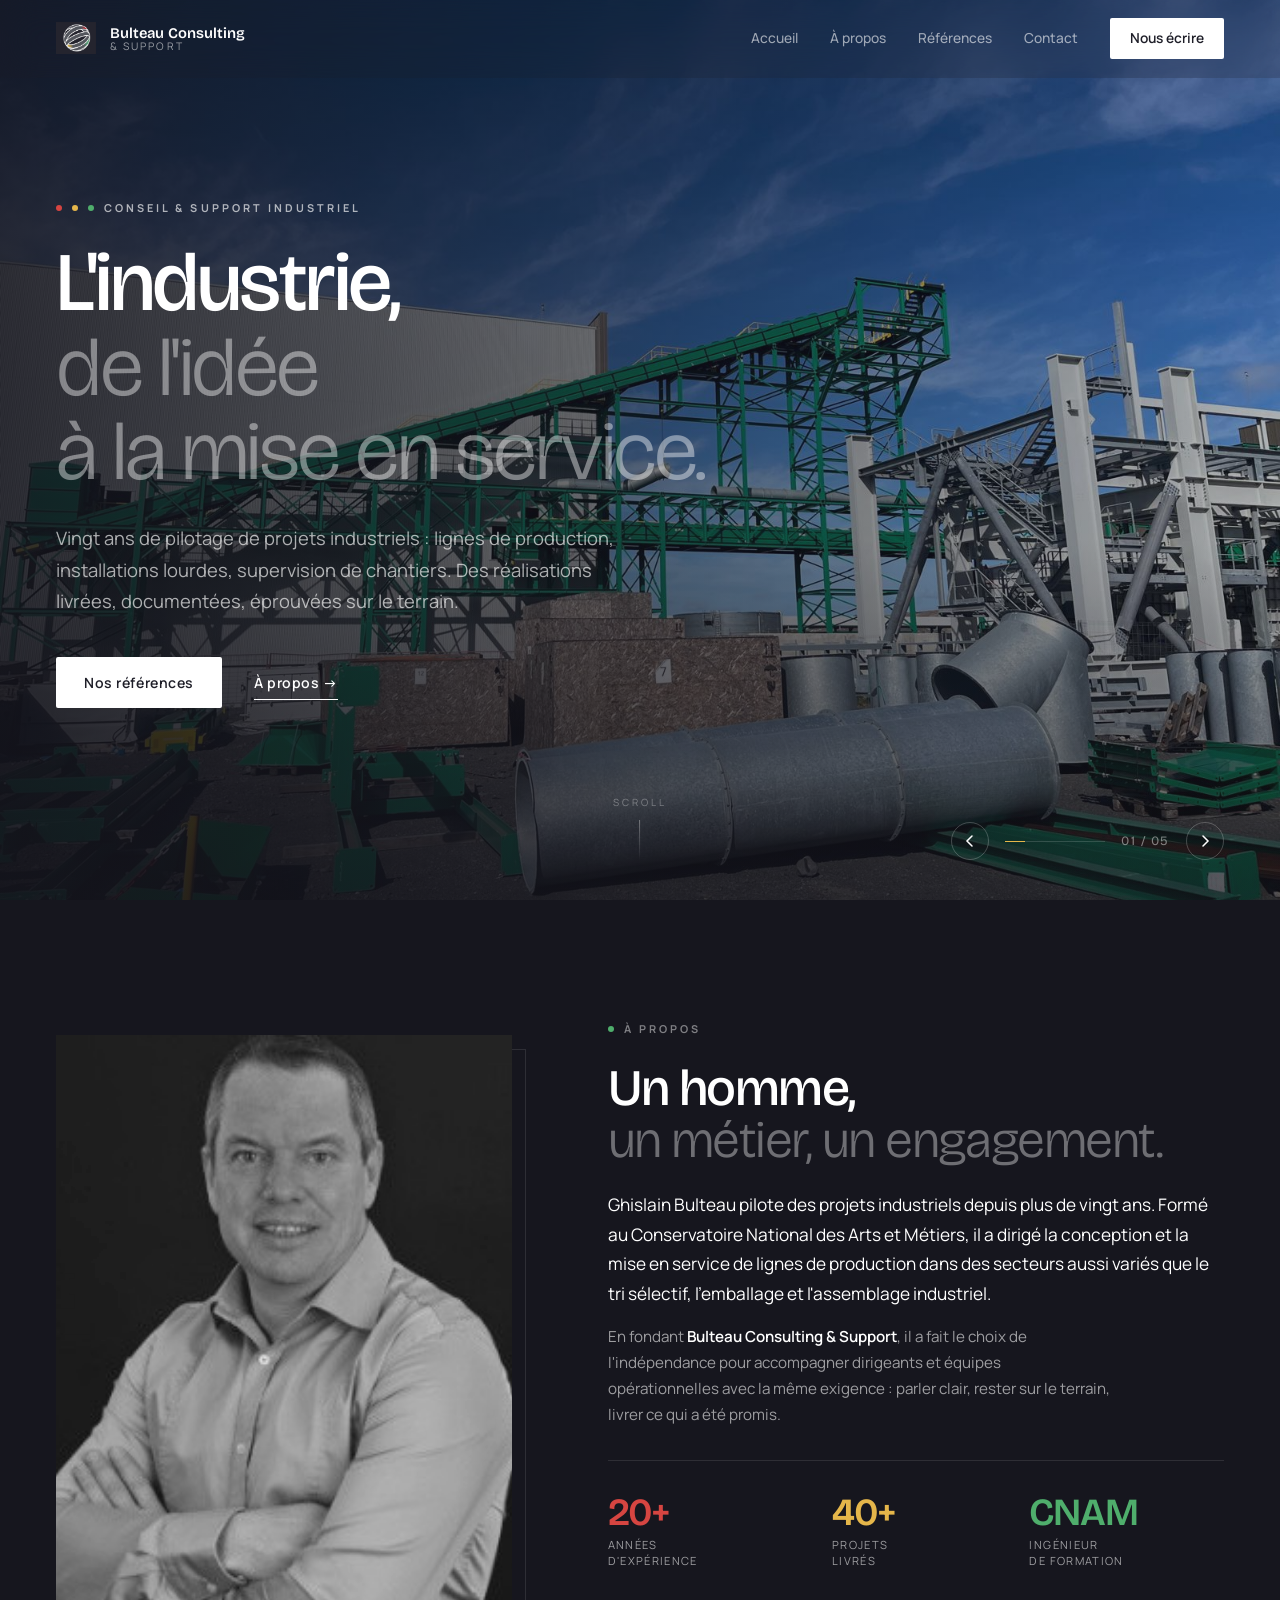
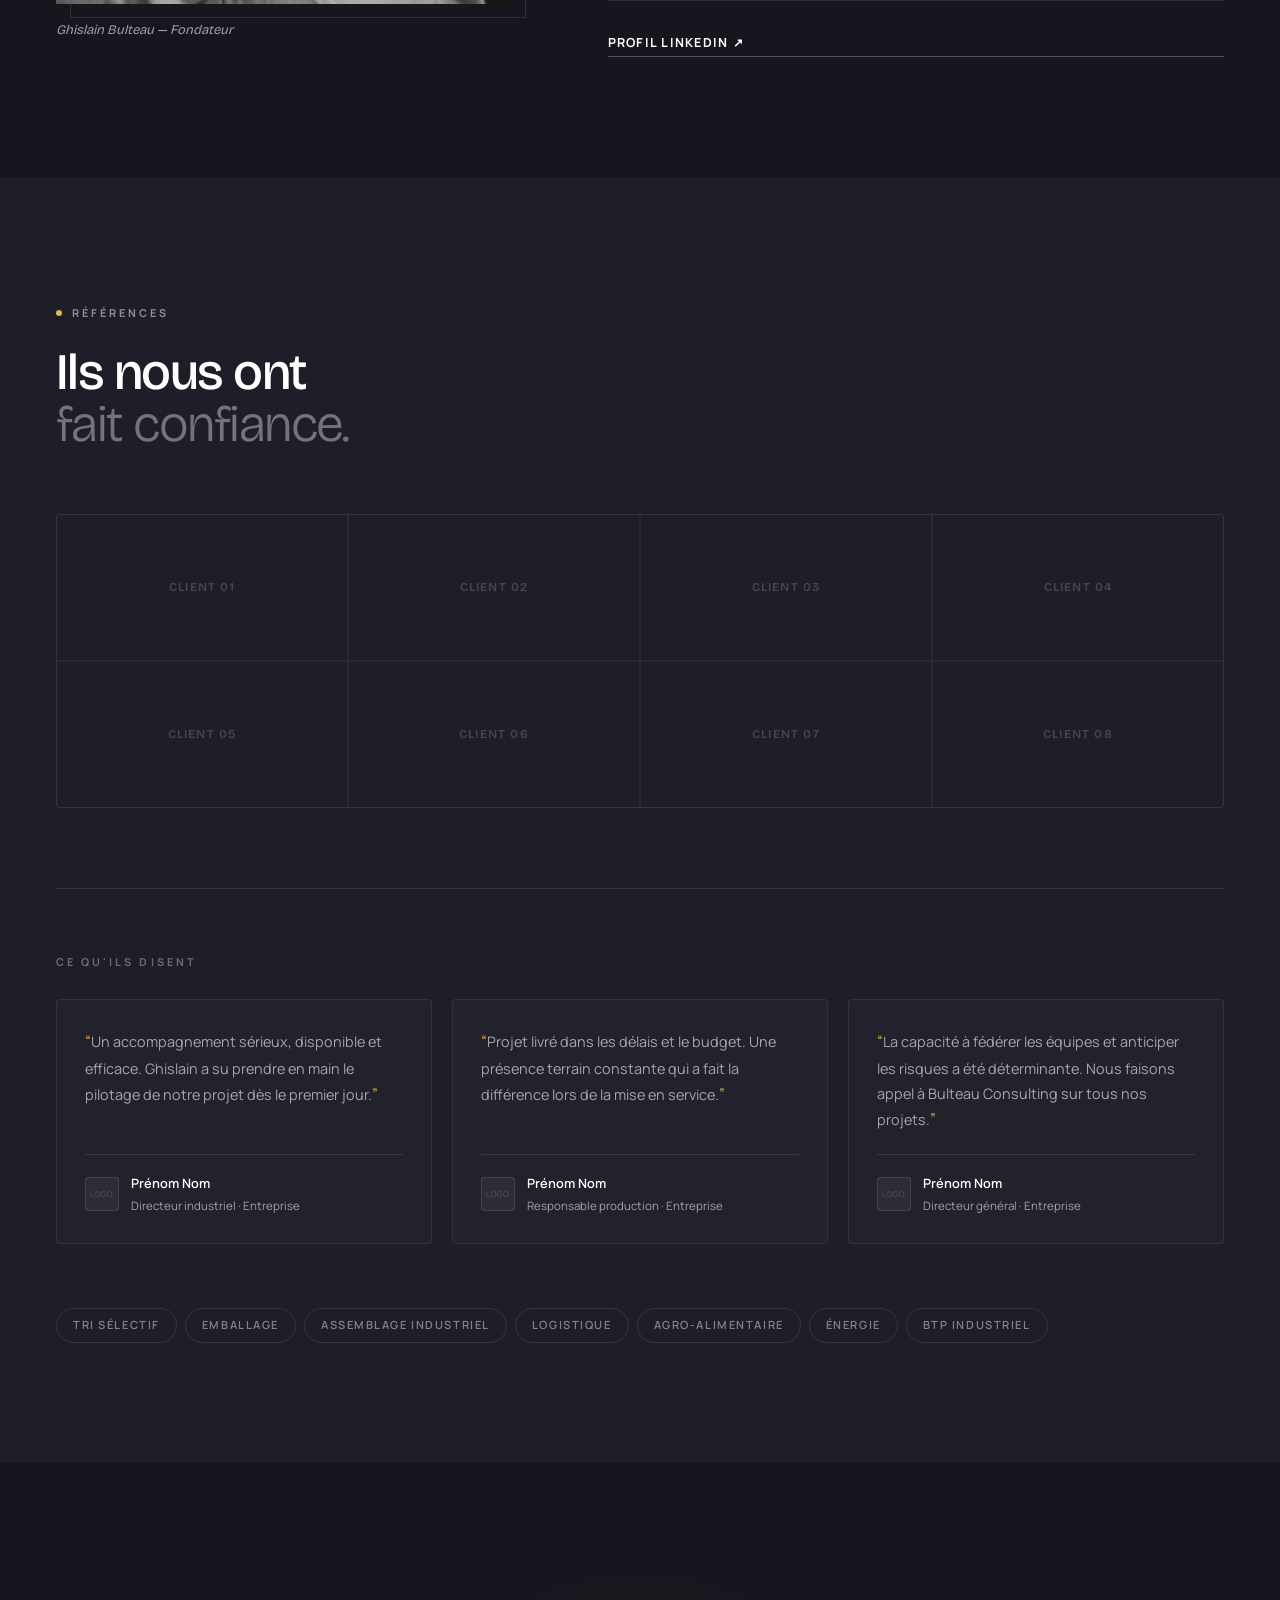
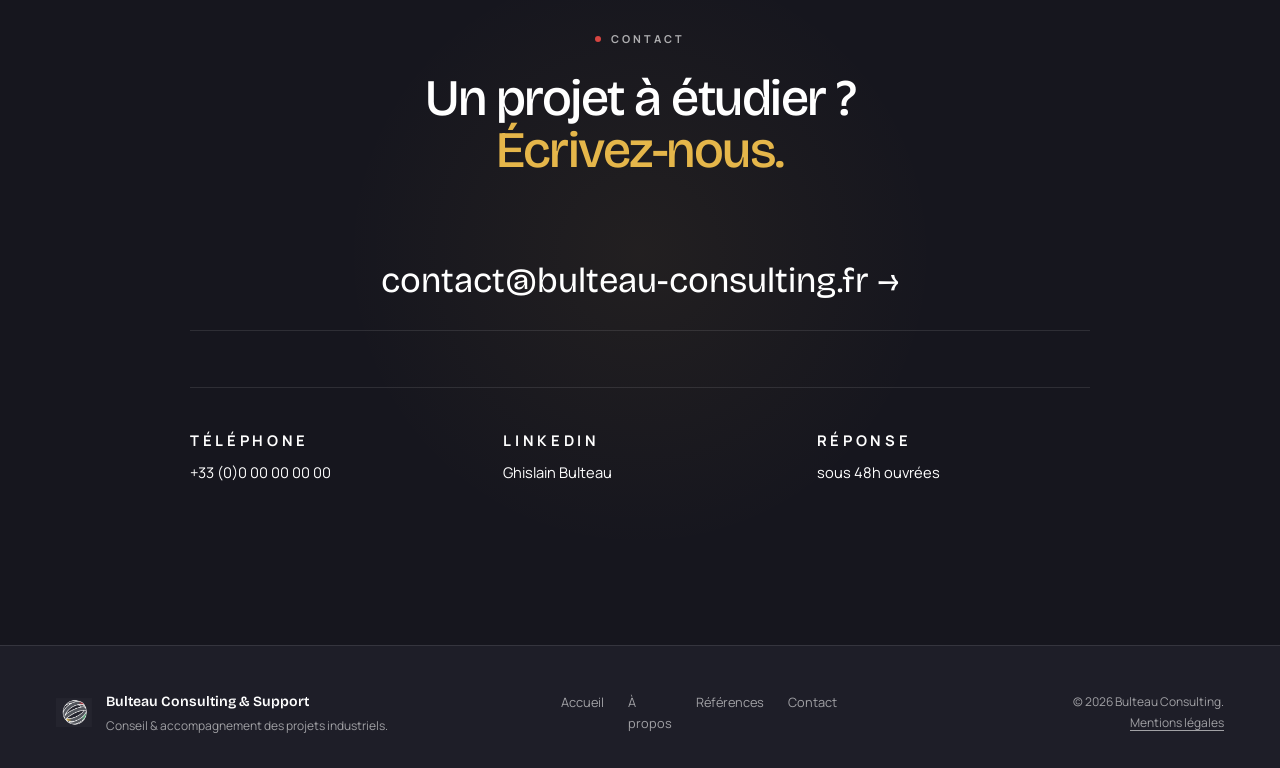
==== commit 57cf6fb9: "fix timing video + nouvel ordre slider" ====
--- a/index.html
+++ b/index.html
@@ -285,17 +285,12 @@
     <!-- Fond : photos de chantiers + 1 slide vidéo (timelapse) -->
     <div class="hero-slides" id="heroSlides">
 
-      <!-- Slide 1 : photo -->
+      <!-- Slide 1 : photo (ex-slide 5) -->
       <div class="hero-slide active" data-type="image">
-        <div class="hero-slide-img" style="background-image:url('assets/hero-industrial.jpg')"></div>
-      </div>
-
-      <!-- Slide 2 : photo -->
-      <div class="hero-slide" data-type="image">
-        <div class="hero-slide-img" style="background-image:url('assets/chantier1.jpg')"></div>
-      </div>
-
-      <!-- Slide 3 : VIDÉO (timelapse) -->
+        <div class="hero-slide-img" style="background-image:url('assets/usine3.jpg')"></div>
+      </div>
+
+      <!-- Slide 2 : VIDÉO (timelapse) -->
       <!--
         Remplace src="assets/timelapse.mp4" par le vrai fichier vidéo.
         La vidéo se lance automatiquement UNIQUEMENT quand cette slide devient active,
@@ -303,19 +298,24 @@
       -->
       <div class="hero-slide" data-type="video">
         <span class="hero-video-badge"><span class="rec-dot"></span> Timelapse chantier</span>
-        <video class="hero-slide-video" id="heroVideo" muted loop playsinline preload="none">
+        <video class="hero-slide-video" id="heroVideo" muted playsinline preload="auto">
           <source src="assets/timelapse.mp4" type="video/mp4" />
         </video>
       </div>
 
-      <!-- Slide 4 : photo -->
+      <!-- Slide 3 : photo (ex-slide 4) -->
       <div class="hero-slide" data-type="image">
         <div class="hero-slide-img" style="background-image:url('assets/chantier2.jpg')"></div>
       </div>
 
-      <!-- Slide 5 : photo -->
+      <!-- Slide 4 : photo (ex-slide 2) -->
       <div class="hero-slide" data-type="image">
-        <div class="hero-slide-img" style="background-image:url('assets/usine3.jpg')"></div>
+        <div class="hero-slide-img" style="background-image:url('assets/chantier1.jpg')"></div>
+      </div>
+
+      <!-- Slide 5 : photo (ex-slide 1) -->
+      <div class="hero-slide" data-type="image">
+        <div class="hero-slide-img" style="background-image:url('assets/hero-industrial.jpg')"></div>
       </div>
 
     </div>
@@ -553,20 +553,23 @@
       reveals.forEach(el => io.observe(el));
     } else { reveals.forEach(el=>el.classList.add('in')); }
 
-    // ── Hero slideshow avec gestion vidéo ──
+    // ── Hero slideshow avec gestion vidéo (durée dynamique) ──
     const slides = document.querySelectorAll('.hero-slide');
     const fill   = document.getElementById('heroFill');
     const count  = document.getElementById('heroCount');
     const heroVideo = document.getElementById('heroVideo');
     const total  = slides.length;
+    const PHOTO_DURATION = 6000; // 6s pour les slides photo
     let cur = 0;
     let timer;
+    let paused = false;
 
     function goTo(i) {
       // Met en pause la vidéo si on la quitte
       if (slides[cur].dataset.type === 'video' && heroVideo) {
         heroVideo.pause();
         heroVideo.currentTime = 0;
+        heroVideo.onended = null; // détache l'écouteur de la slide qu'on quitte
       }
 
       slides[cur].classList.remove('active');
@@ -576,27 +579,56 @@
       if (fill)  fill.style.width = ((cur+1)/total*100) + '%';
       if (count) count.textContent = String(cur+1).padStart(2,'0') + ' / ' + String(total).padStart(2,'0');
 
-      // Lance la vidéo automatiquement si la nouvelle slide active en contient une
-      if (slides[cur].dataset.type === 'video' && heroVideo) {
-        heroVideo.play().catch(() => {}); // catch : certains navigateurs bloquent sans interaction, ignoré silencieusement
+      scheduleNext();
+    }
+
+    // Programme le passage à la slide suivante :
+    // — pour une photo, après PHOTO_DURATION
+    // — pour la vidéo, seulement quand elle se termine (événement 'ended')
+    function scheduleNext() {
+      clearTimeout(timer);
+      if (paused) return;
+
+      const activeSlide = slides[cur];
+
+      if (activeSlide.dataset.type === 'video' && heroVideo) {
+        heroVideo.currentTime = 0;
+        heroVideo.onended = () => goTo(cur + 1);
+
+        const playPromise = heroVideo.play();
+        if (playPromise) {
+          playPromise.catch(() => {
+            // Autoplay bloqué par le navigateur : on passe quand même après
+            // la durée réelle de la vidéo si elle est connue, sinon un délai de secours.
+            const fallback = (heroVideo.duration && isFinite(heroVideo.duration))
+              ? heroVideo.duration * 1000
+              : PHOTO_DURATION;
+            timer = setTimeout(() => goTo(cur + 1), fallback);
+          });
+        }
+      } else {
+        timer = setTimeout(() => goTo(cur + 1), PHOTO_DURATION);
       }
     }
 
-    document.getElementById('prevHero').addEventListener('click', () => { goTo(cur-1); restart(); });
-    document.getElementById('nextHero').addEventListener('click', () => { goTo(cur+1); restart(); });
-
-    const start   = () => { timer = setInterval(() => goTo(cur+1), 6000); };
-    const restart = () => { clearInterval(timer); start(); };
-    start();
+    document.getElementById('prevHero').addEventListener('click', () => goTo(cur - 1));
+    document.getElementById('nextHero').addEventListener('click', () => goTo(cur + 1));
+
+    scheduleNext();
     if (fill) fill.style.width = (1/total*100) + '%';
 
     document.addEventListener('visibilitychange', () => {
       if (document.hidden) {
-        clearInterval(timer);
+        paused = true;
+        clearTimeout(timer);
         if (heroVideo) heroVideo.pause();
       } else {
-        start();
-        if (slides[cur].dataset.type === 'video' && heroVideo) heroVideo.play().catch(()=>{});
+        paused = false;
+        if (slides[cur].dataset.type === 'video' && heroVideo) {
+          heroVideo.play().catch(()=>{});
+        } else {
+          scheduleNext();
+        }
       }
     });
   </script>
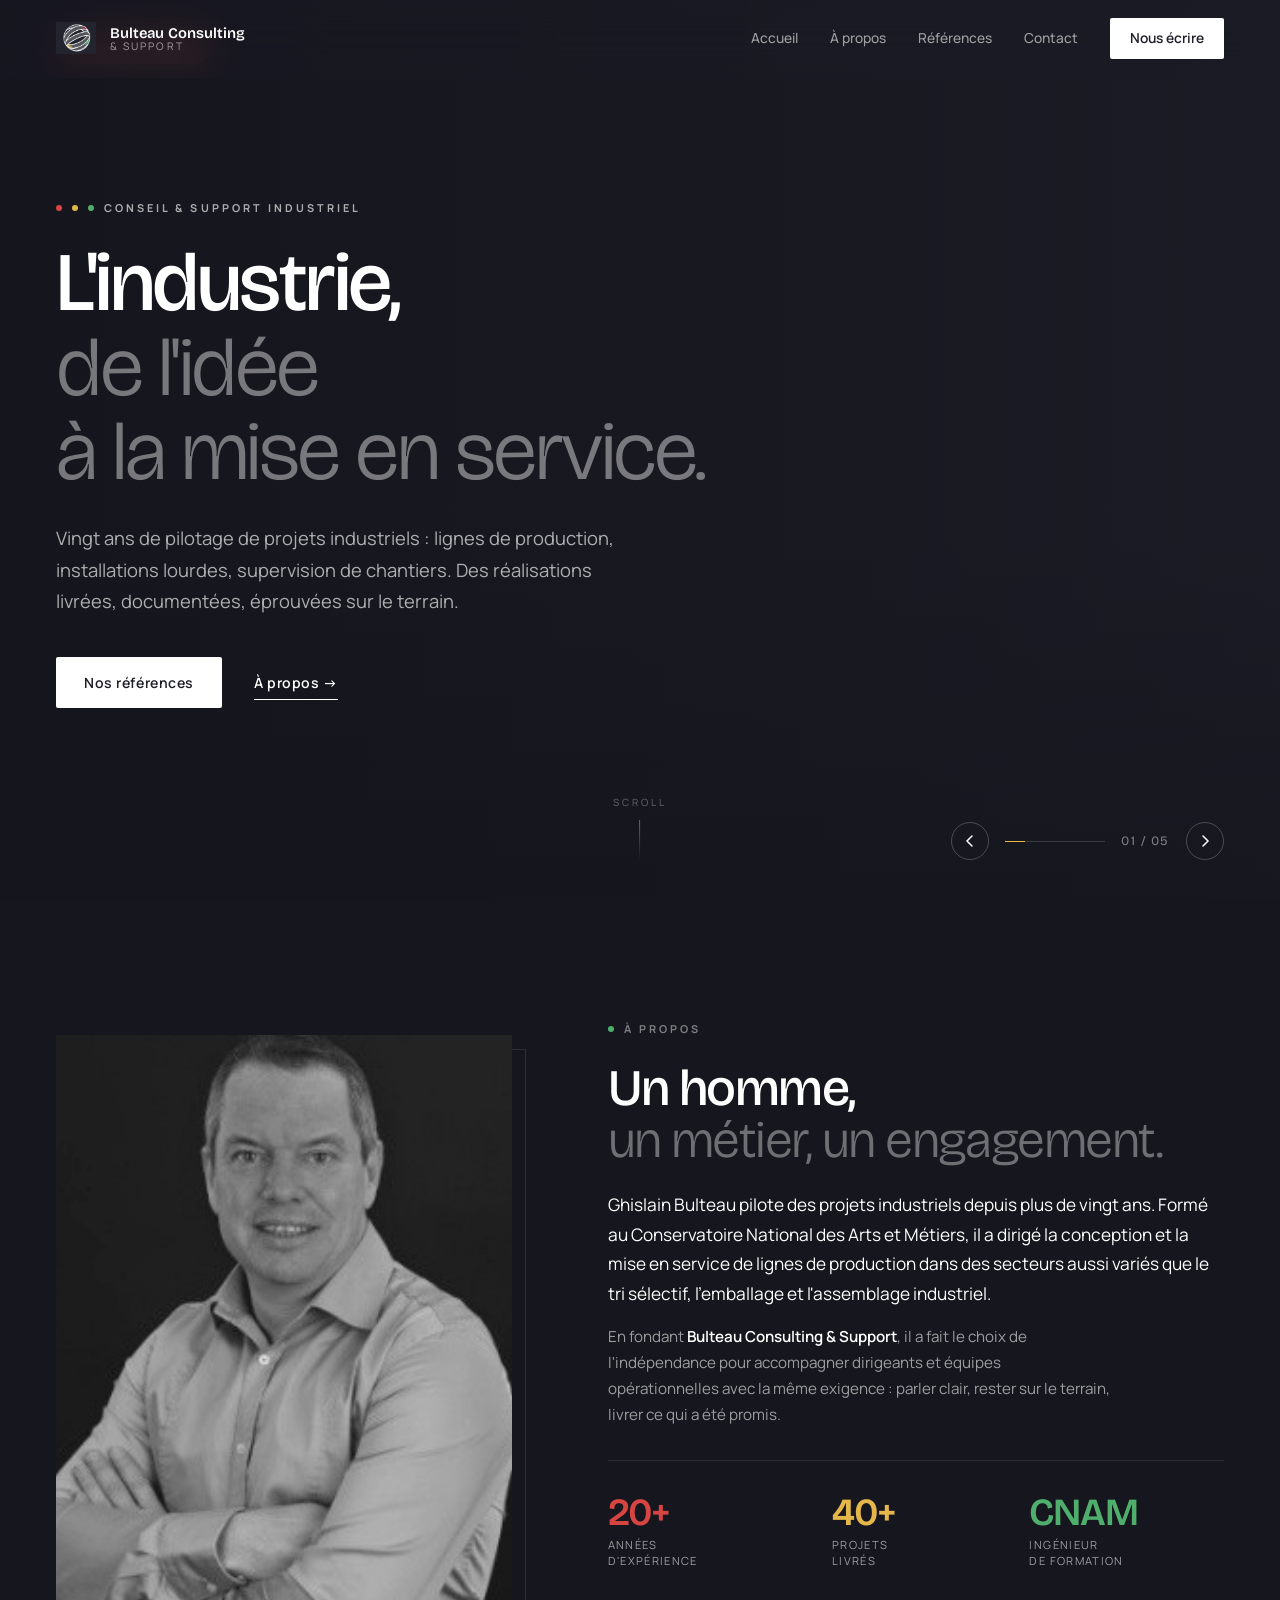
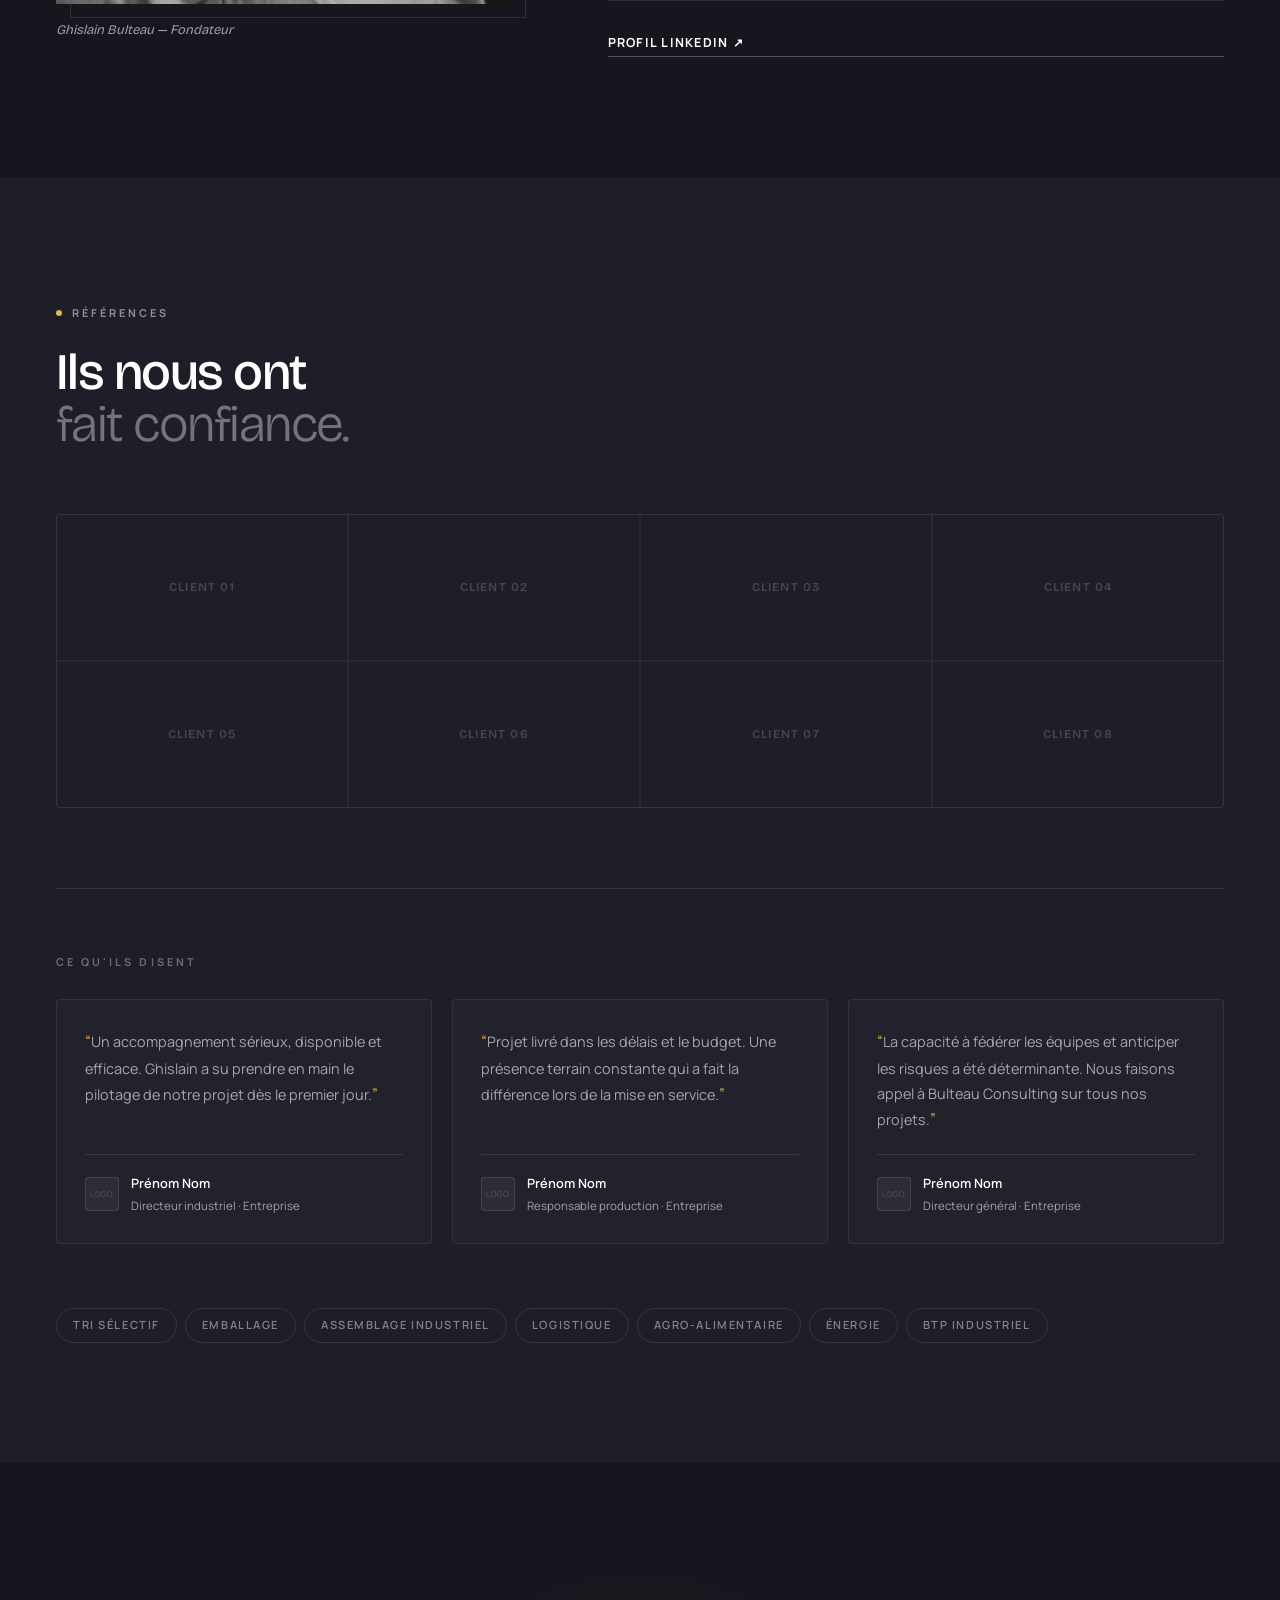
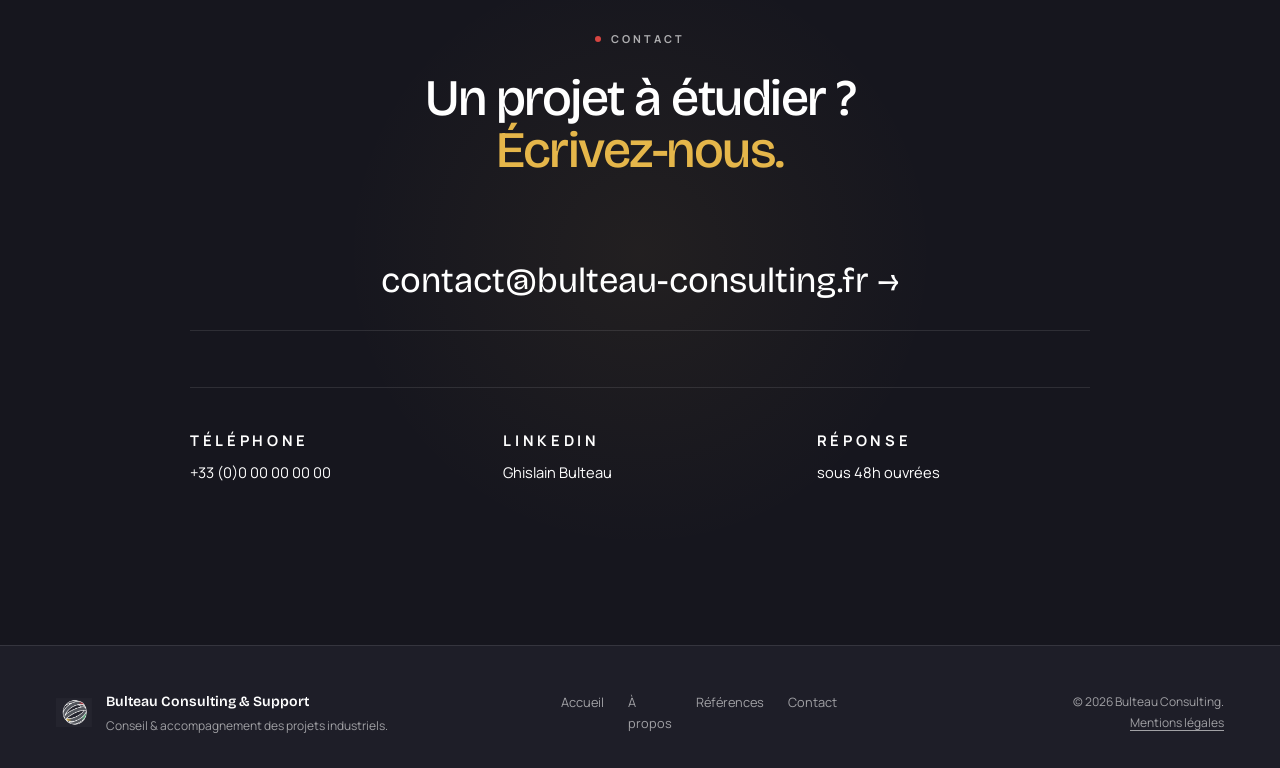
==== commit c34bd76a: "nouvel ordre slider" ====
--- a/index.html
+++ b/index.html
@@ -285,12 +285,20 @@
     <!-- Fond : photos de chantiers + 1 slide vidéo (timelapse) -->
     <div class="hero-slides" id="heroSlides">
 
-      <!-- Slide 1 : photo (ex-slide 5) -->
-      <div class="hero-slide active" data-type="image">
+      <!-- Slide 1 : VIDÉO (avant/après) -->
+      <div class="hero-slide active" data-type="video">
+        <span class="hero-video-badge"><span class="rec-dot"></span> Avant / après</span>
+        <video class="hero-slide-video hero-video" muted playsinline preload="auto">
+          <source src="assets/avant-apres.mp4" type="video/mp4" />
+        </video>
+      </div>
+
+      <!-- Slide 2 : photo -->
+      <div class="hero-slide" data-type="image">
         <div class="hero-slide-img" style="background-image:url('assets/usine3.jpg')"></div>
       </div>
 
-      <!-- Slide 2 : VIDÉO (timelapse) -->
+      <!-- Slide 3 : VIDÉO (timelapse) -->
       <!--
         Remplace src="assets/timelapse.mp4" par le vrai fichier vidéo.
         La vidéo se lance automatiquement UNIQUEMENT quand cette slide devient active,
@@ -298,24 +306,19 @@
       -->
       <div class="hero-slide" data-type="video">
         <span class="hero-video-badge"><span class="rec-dot"></span> Timelapse chantier</span>
-        <video class="hero-slide-video" id="heroVideo" muted playsinline preload="auto">
+        <video class="hero-slide-video hero-video" muted playsinline preload="auto">
           <source src="assets/timelapse.mp4" type="video/mp4" />
         </video>
       </div>
 
-      <!-- Slide 3 : photo (ex-slide 4) -->
+      <!-- Slide 4 : photo -->
       <div class="hero-slide" data-type="image">
         <div class="hero-slide-img" style="background-image:url('assets/chantier2.jpg')"></div>
       </div>
 
-      <!-- Slide 4 : photo (ex-slide 2) -->
+      <!-- Slide 5 : photo -->
       <div class="hero-slide" data-type="image">
         <div class="hero-slide-img" style="background-image:url('assets/chantier1.jpg')"></div>
-      </div>
-
-      <!-- Slide 5 : photo (ex-slide 1) -->
-      <div class="hero-slide" data-type="image">
-        <div class="hero-slide-img" style="background-image:url('assets/hero-industrial.jpg')"></div>
       </div>
 
     </div>
@@ -553,23 +556,28 @@
       reveals.forEach(el => io.observe(el));
     } else { reveals.forEach(el=>el.classList.add('in')); }
 
-    // ── Hero slideshow avec gestion vidéo (durée dynamique) ──
+    // ── Hero slideshow avec gestion vidéo (durée dynamique, plusieurs vidéos possibles) ──
     const slides = document.querySelectorAll('.hero-slide');
     const fill   = document.getElementById('heroFill');
     const count  = document.getElementById('heroCount');
-    const heroVideo = document.getElementById('heroVideo');
     const total  = slides.length;
     const PHOTO_DURATION = 6000; // 6s pour les slides photo
     let cur = 0;
     let timer;
     let paused = false;
 
+    // Récupère la vidéo à l'intérieur d'une slide donnée (ou null si c'est une photo)
+    function getVideoOf(slide) {
+      return slide.querySelector('.hero-video');
+    }
+
     function goTo(i) {
-      // Met en pause la vidéo si on la quitte
-      if (slides[cur].dataset.type === 'video' && heroVideo) {
-        heroVideo.pause();
-        heroVideo.currentTime = 0;
-        heroVideo.onended = null; // détache l'écouteur de la slide qu'on quitte
+      // Met en pause la vidéo de la slide qu'on quitte, s'il y en a une
+      const leavingVideo = getVideoOf(slides[cur]);
+      if (leavingVideo) {
+        leavingVideo.pause();
+        leavingVideo.currentTime = 0;
+        leavingVideo.onended = null;
       }
 
       slides[cur].classList.remove('active');
@@ -584,24 +592,25 @@
 
     // Programme le passage à la slide suivante :
     // — pour une photo, après PHOTO_DURATION
-    // — pour la vidéo, seulement quand elle se termine (événement 'ended')
+    // — pour une vidéo, seulement quand elle se termine (événement 'ended')
     function scheduleNext() {
       clearTimeout(timer);
       if (paused) return;
 
       const activeSlide = slides[cur];
-
-      if (activeSlide.dataset.type === 'video' && heroVideo) {
-        heroVideo.currentTime = 0;
-        heroVideo.onended = () => goTo(cur + 1);
-
-        const playPromise = heroVideo.play();
+      const video = getVideoOf(activeSlide);
+
+      if (video) {
+        video.currentTime = 0;
+        video.onended = () => goTo(cur + 1);
+
+        const playPromise = video.play();
         if (playPromise) {
           playPromise.catch(() => {
             // Autoplay bloqué par le navigateur : on passe quand même après
             // la durée réelle de la vidéo si elle est connue, sinon un délai de secours.
-            const fallback = (heroVideo.duration && isFinite(heroVideo.duration))
-              ? heroVideo.duration * 1000
+            const fallback = (video.duration && isFinite(video.duration))
+              ? video.duration * 1000
               : PHOTO_DURATION;
             timer = setTimeout(() => goTo(cur + 1), fallback);
           });
@@ -618,14 +627,15 @@
     if (fill) fill.style.width = (1/total*100) + '%';
 
     document.addEventListener('visibilitychange', () => {
+      const activeVideo = getVideoOf(slides[cur]);
       if (document.hidden) {
         paused = true;
         clearTimeout(timer);
-        if (heroVideo) heroVideo.pause();
+        if (activeVideo) activeVideo.pause();
       } else {
         paused = false;
-        if (slides[cur].dataset.type === 'video' && heroVideo) {
-          heroVideo.play().catch(()=>{});
+        if (activeVideo) {
+          activeVideo.play().catch(()=>{});
         } else {
           scheduleNext();
         }
